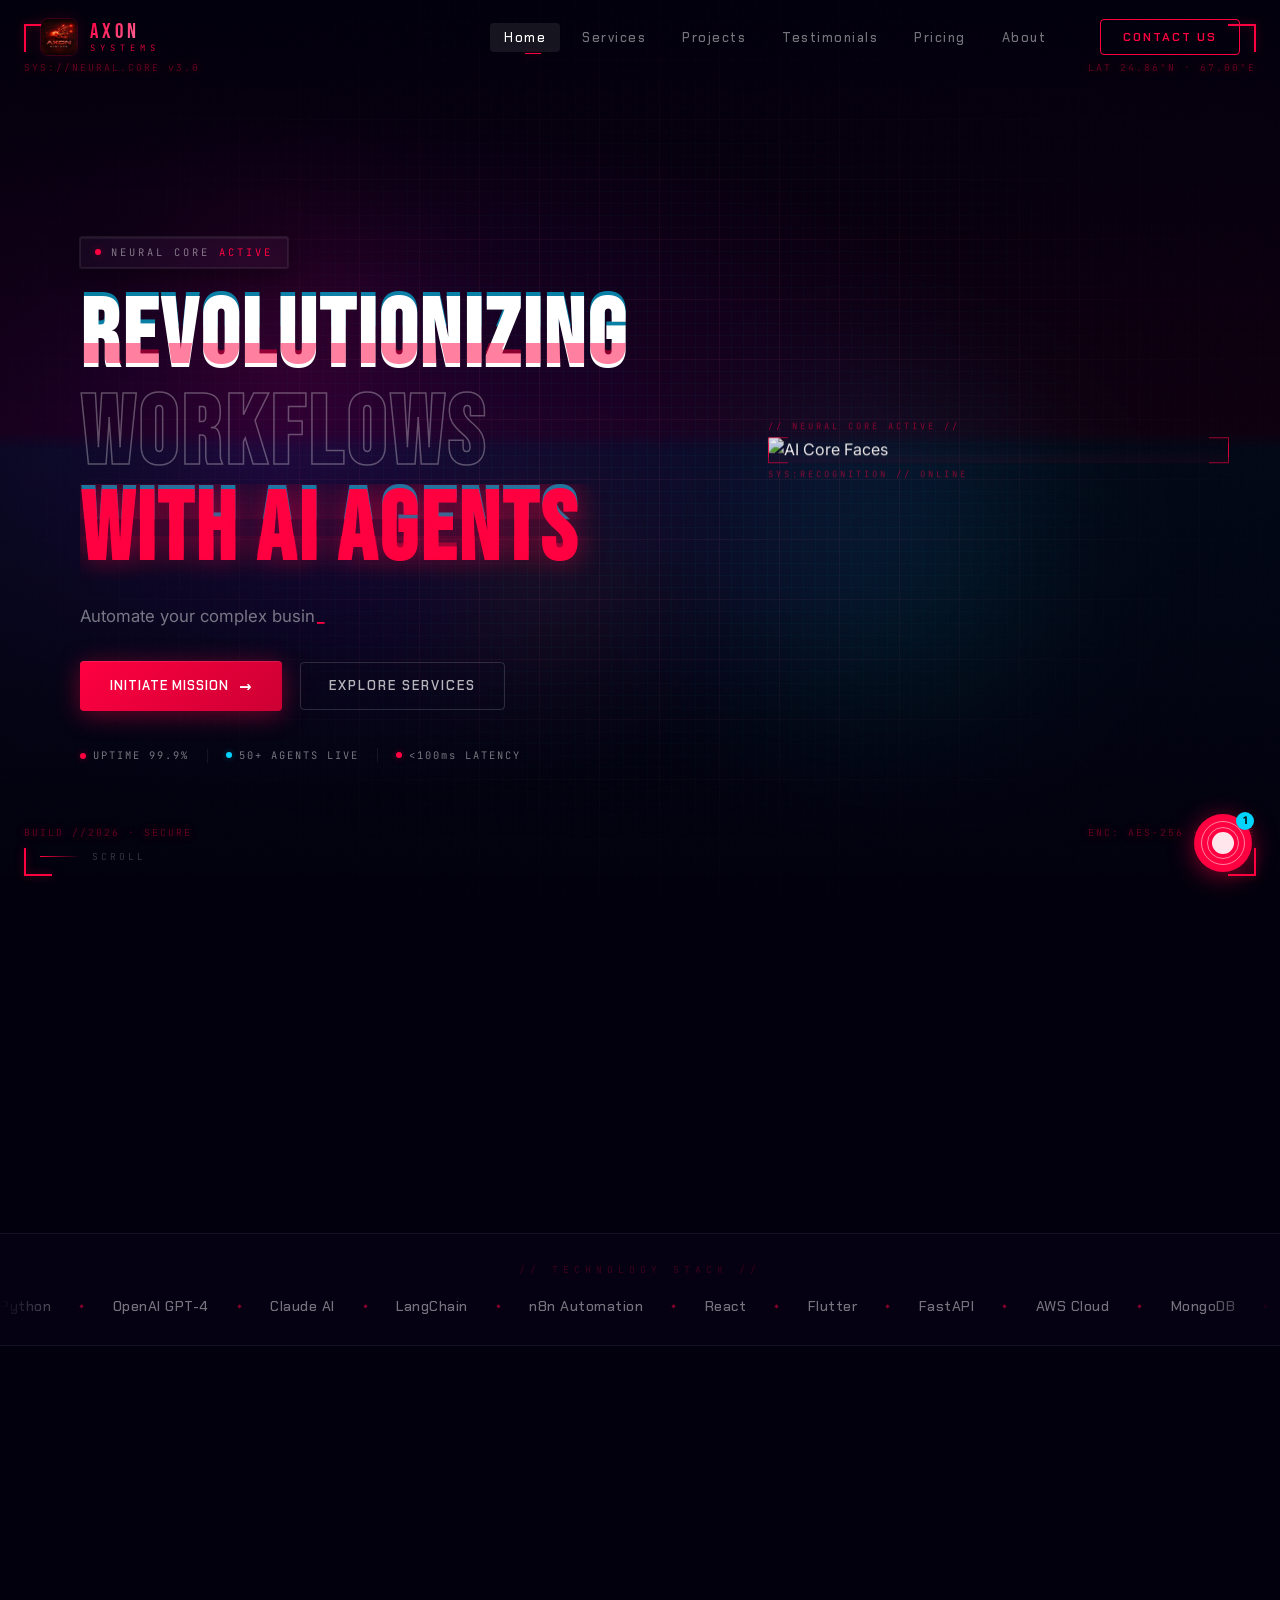
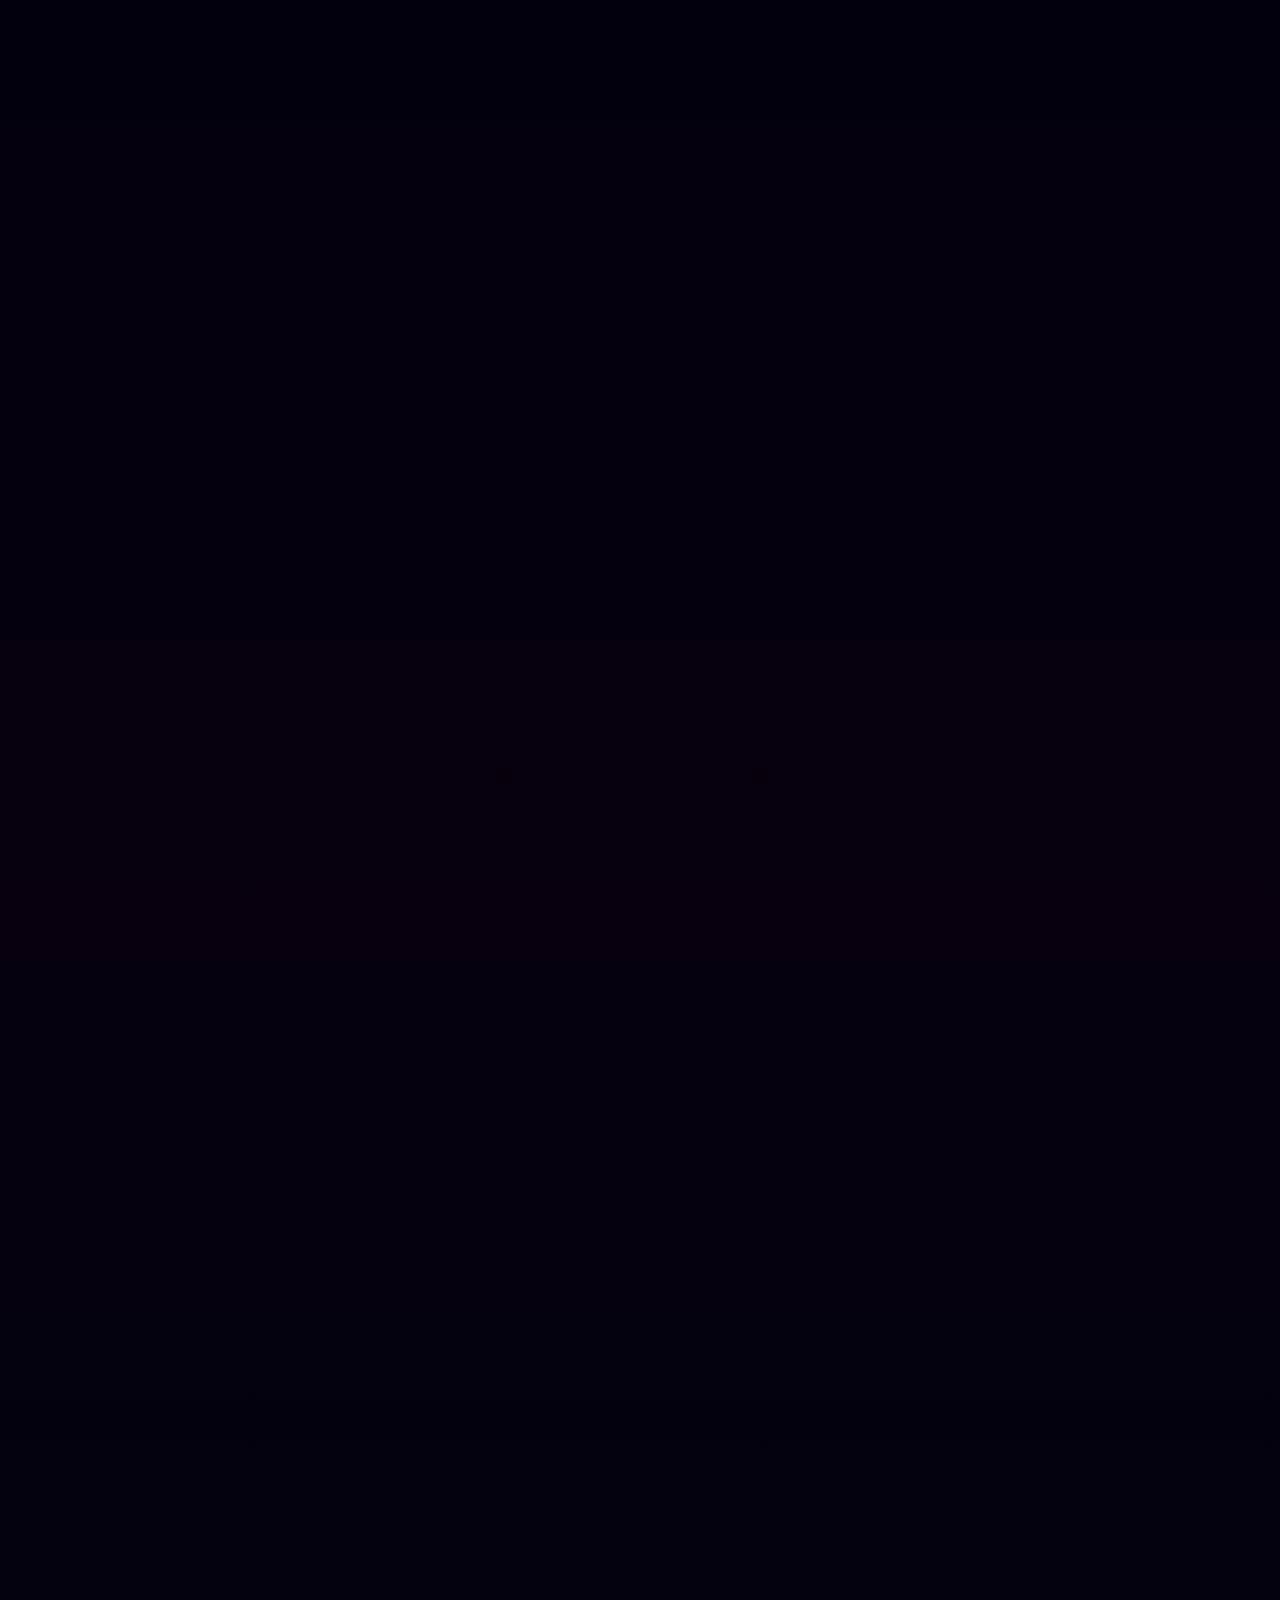
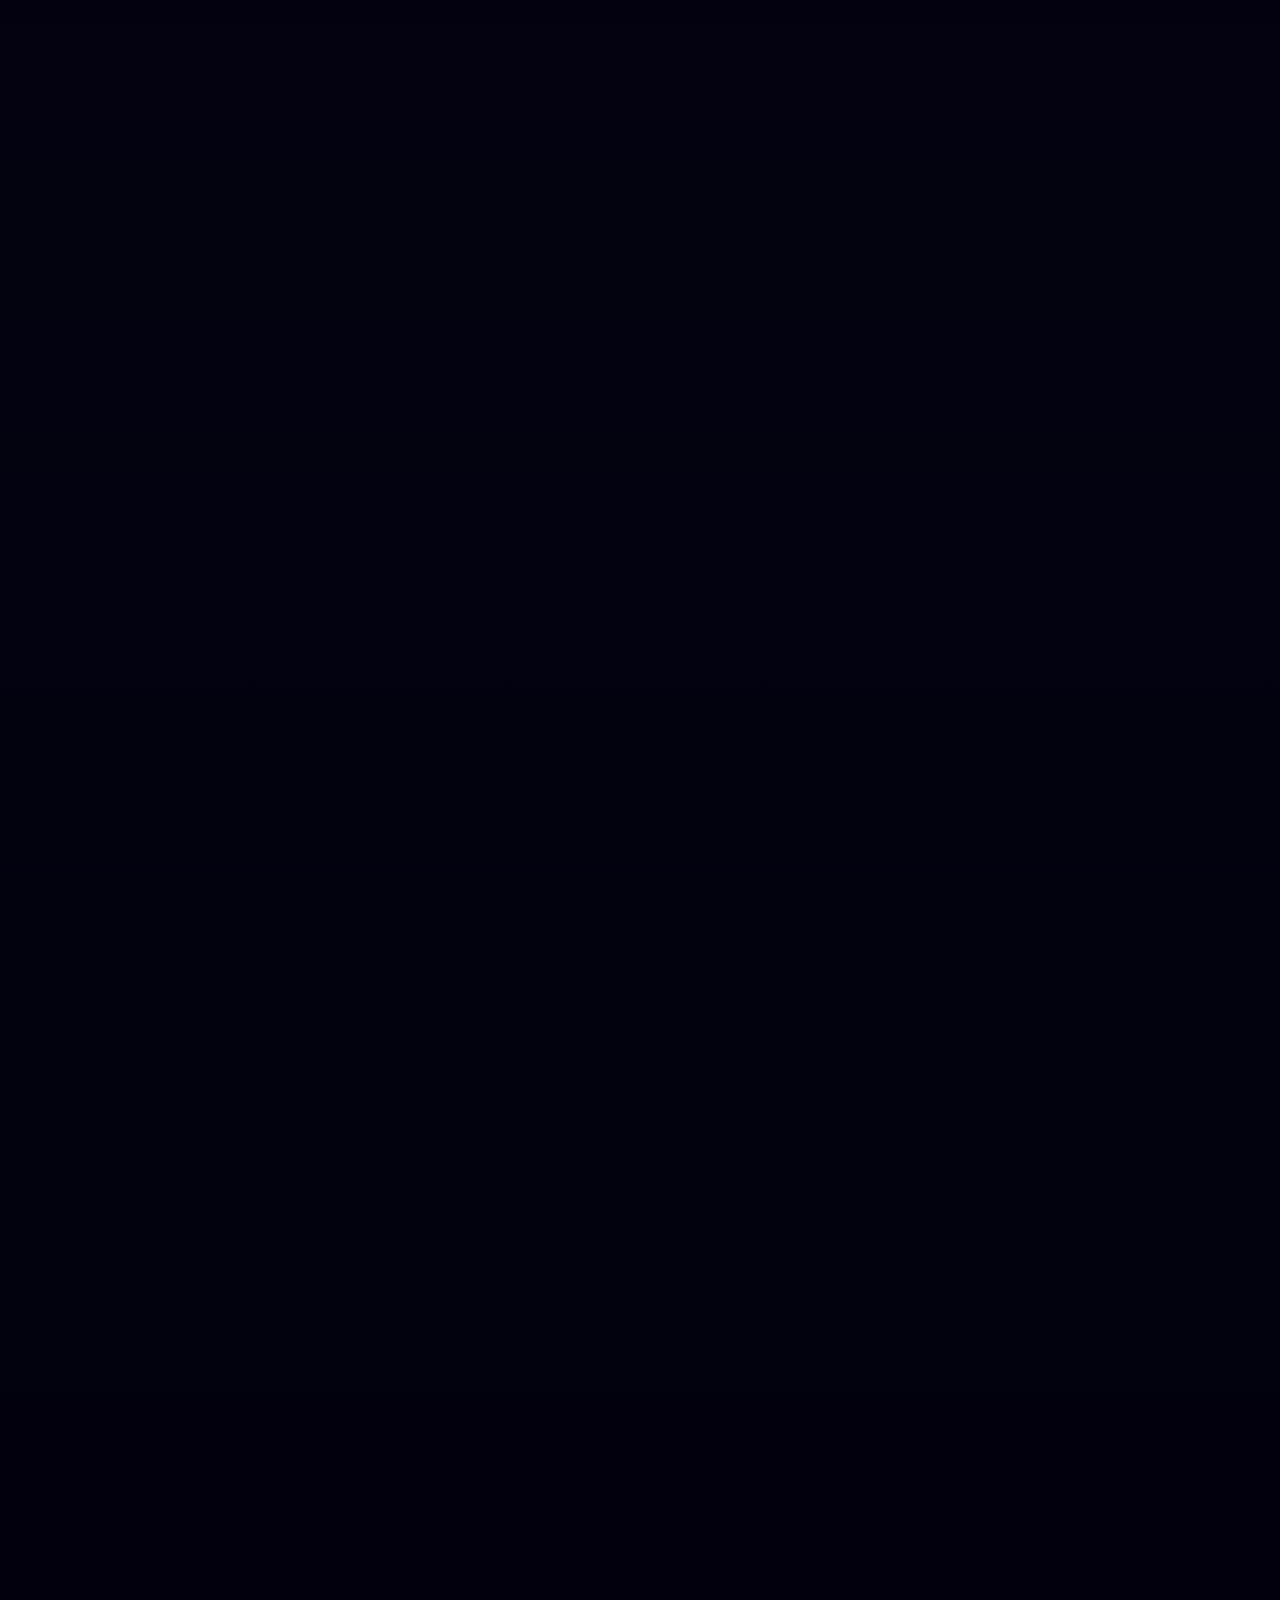
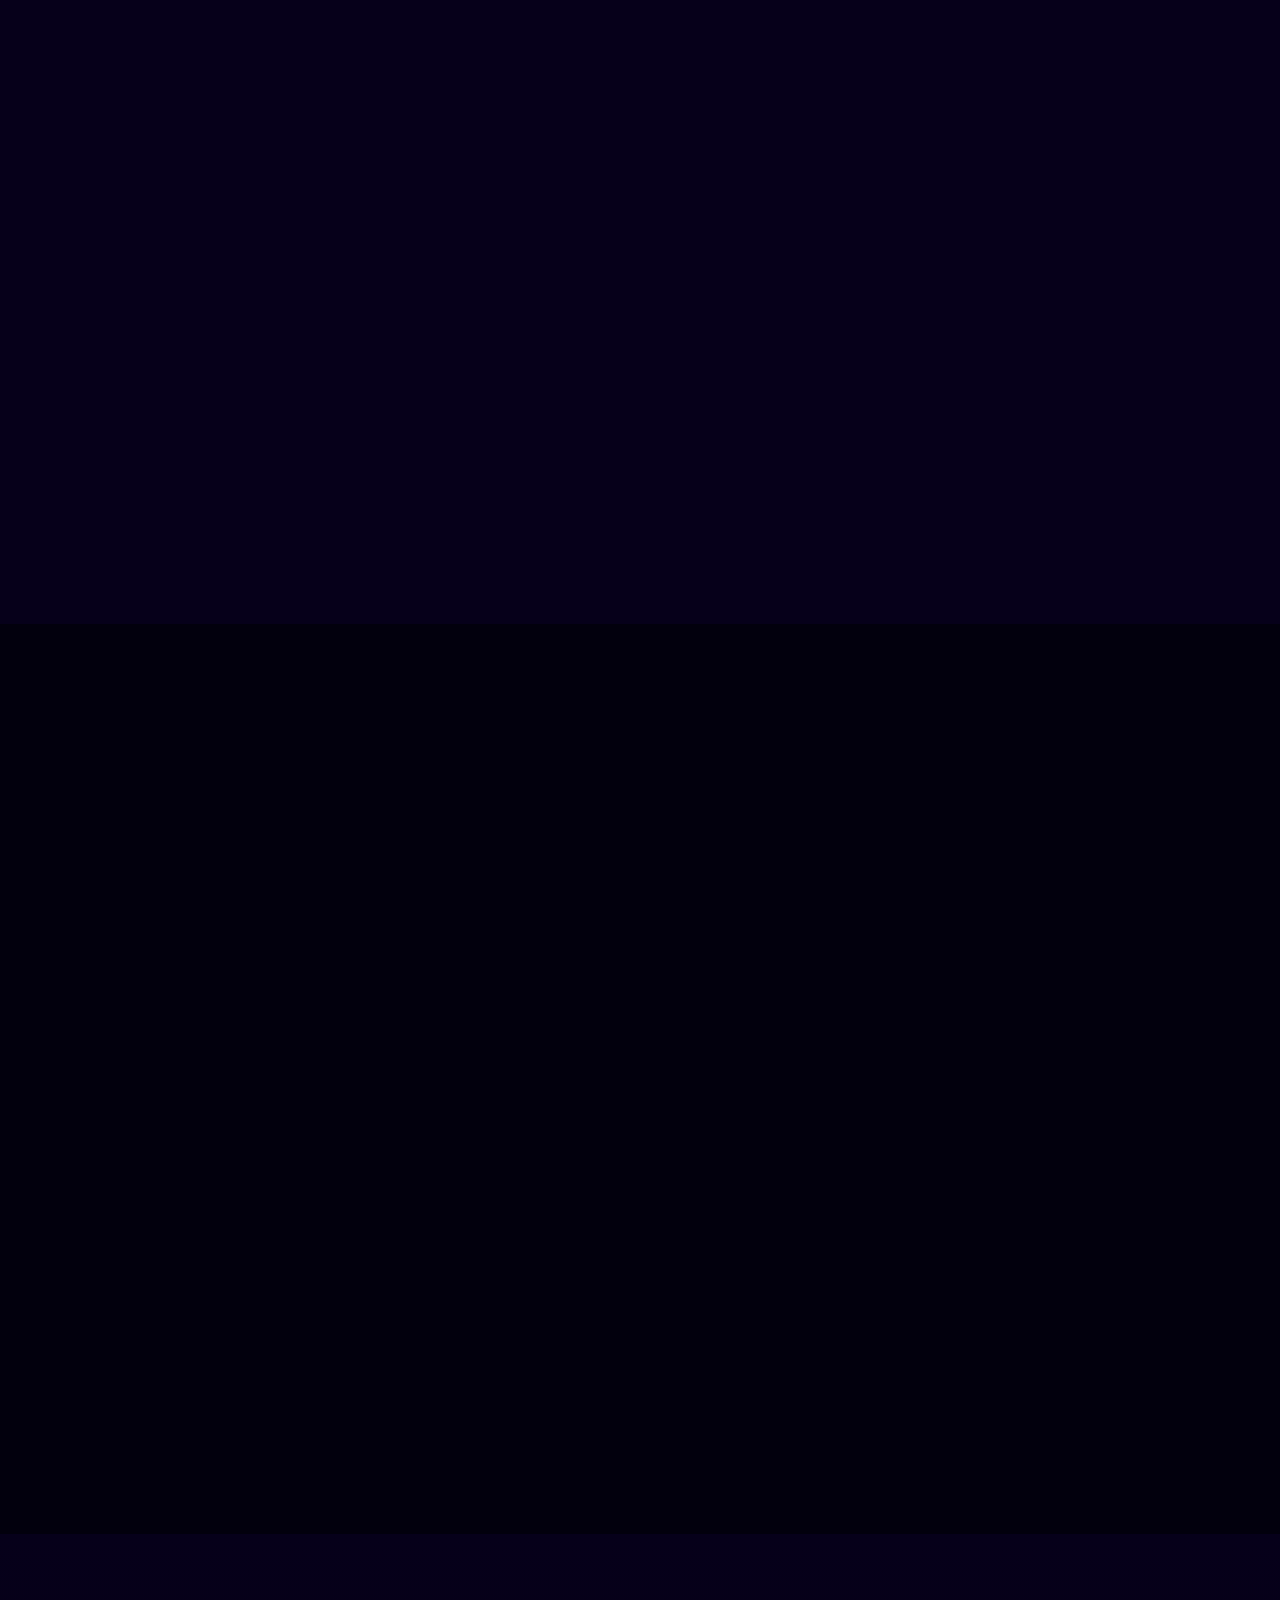
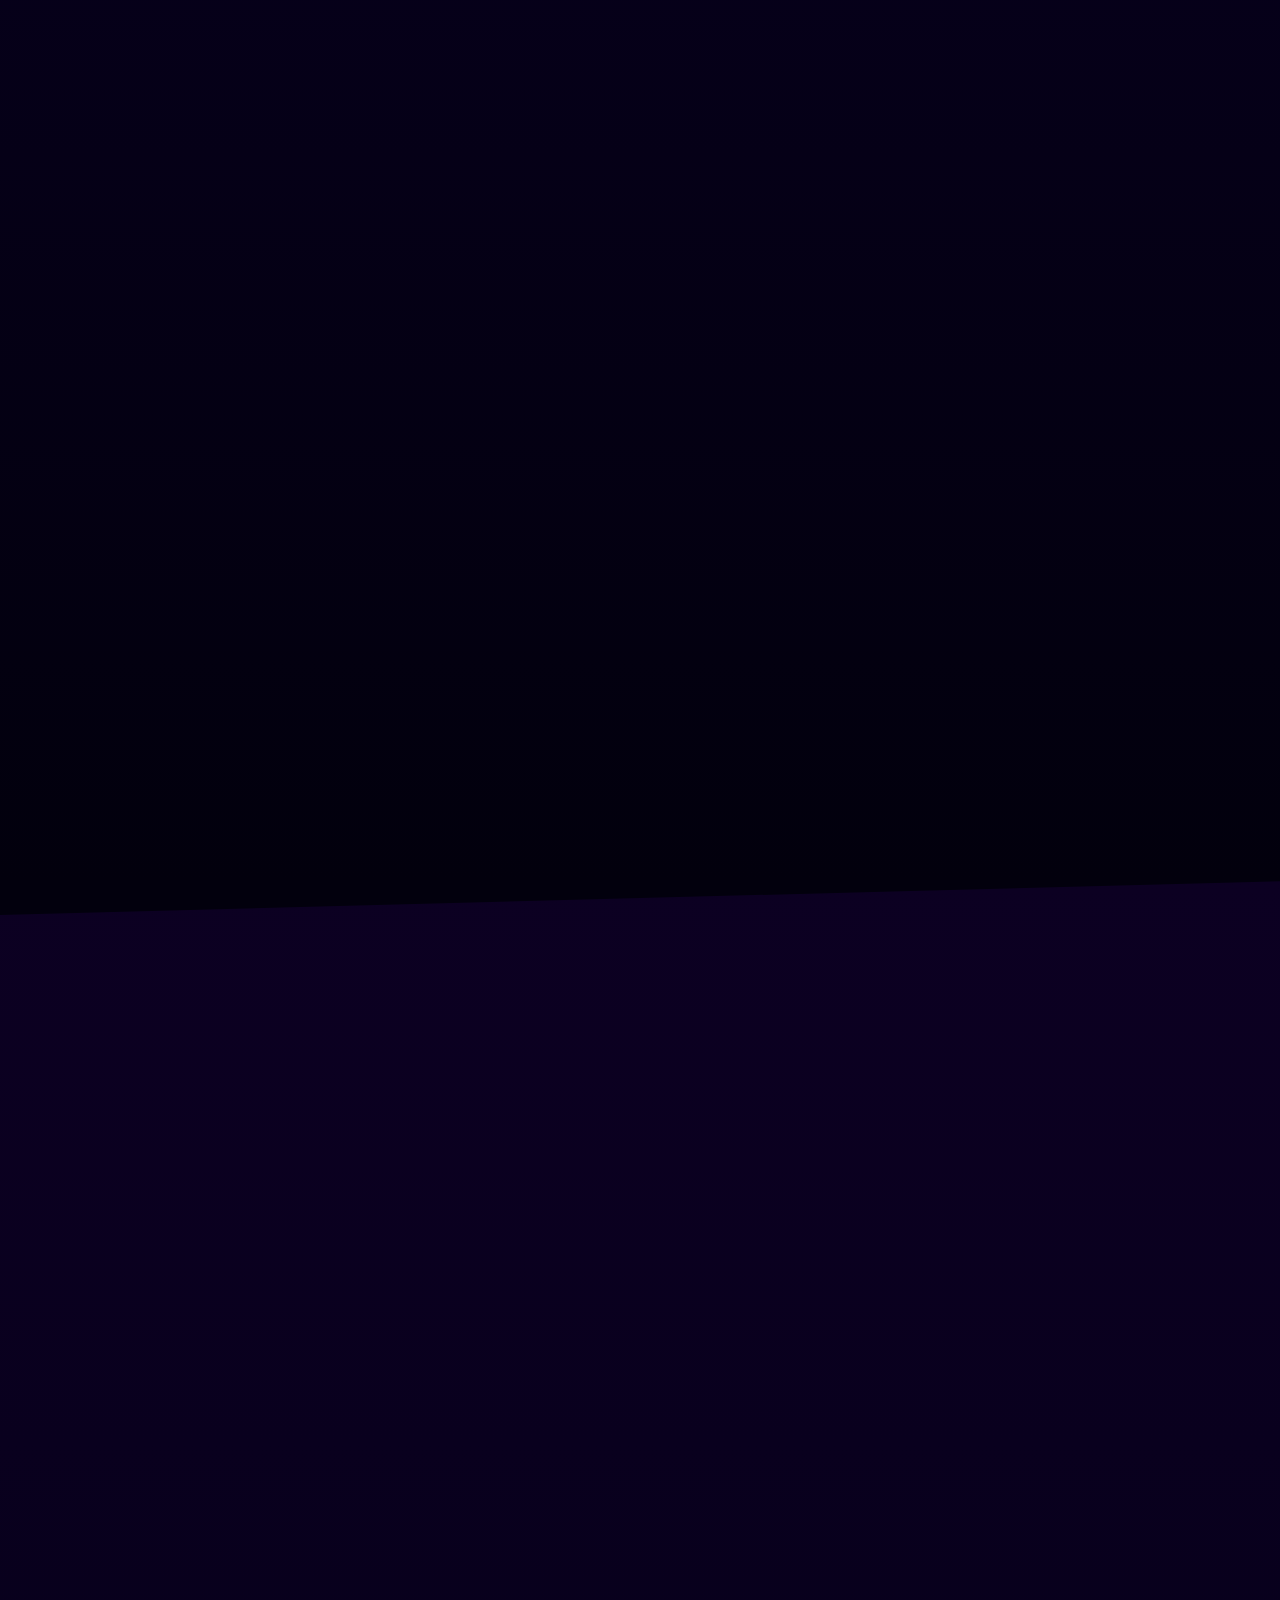
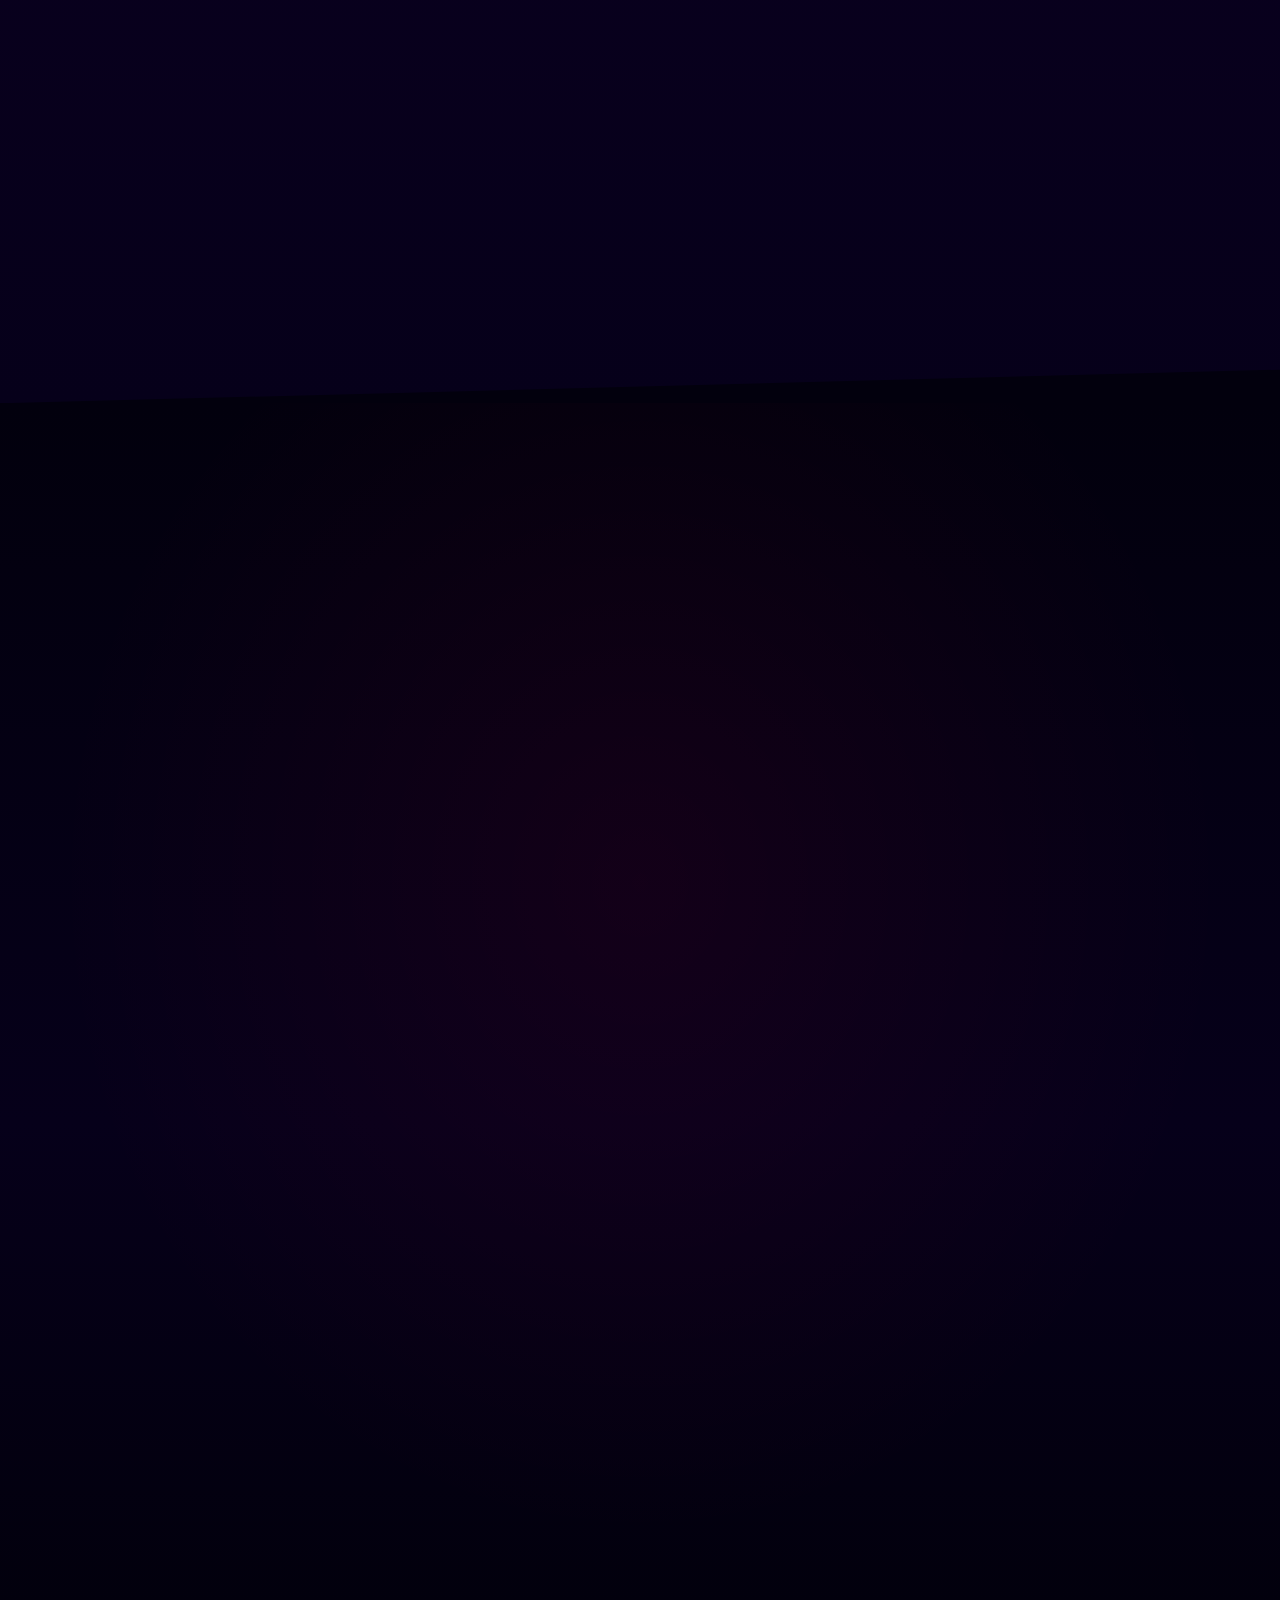
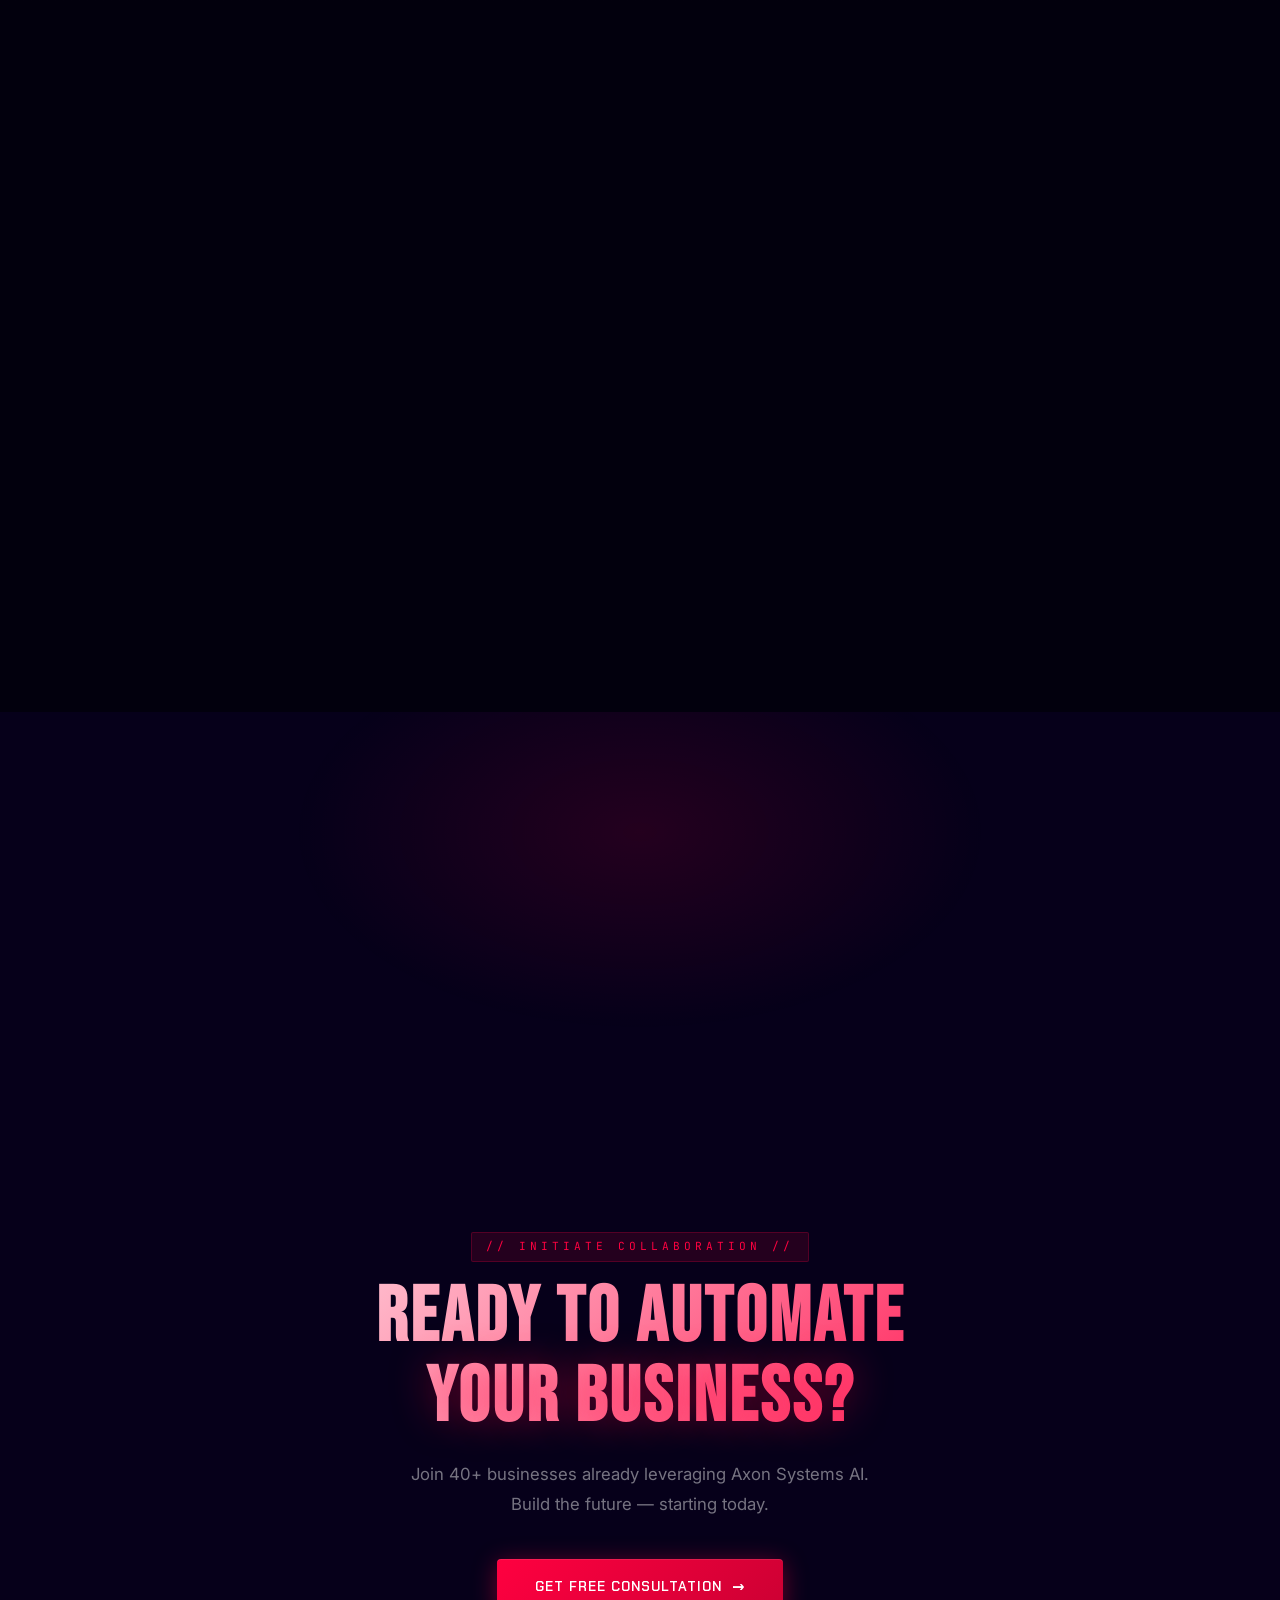
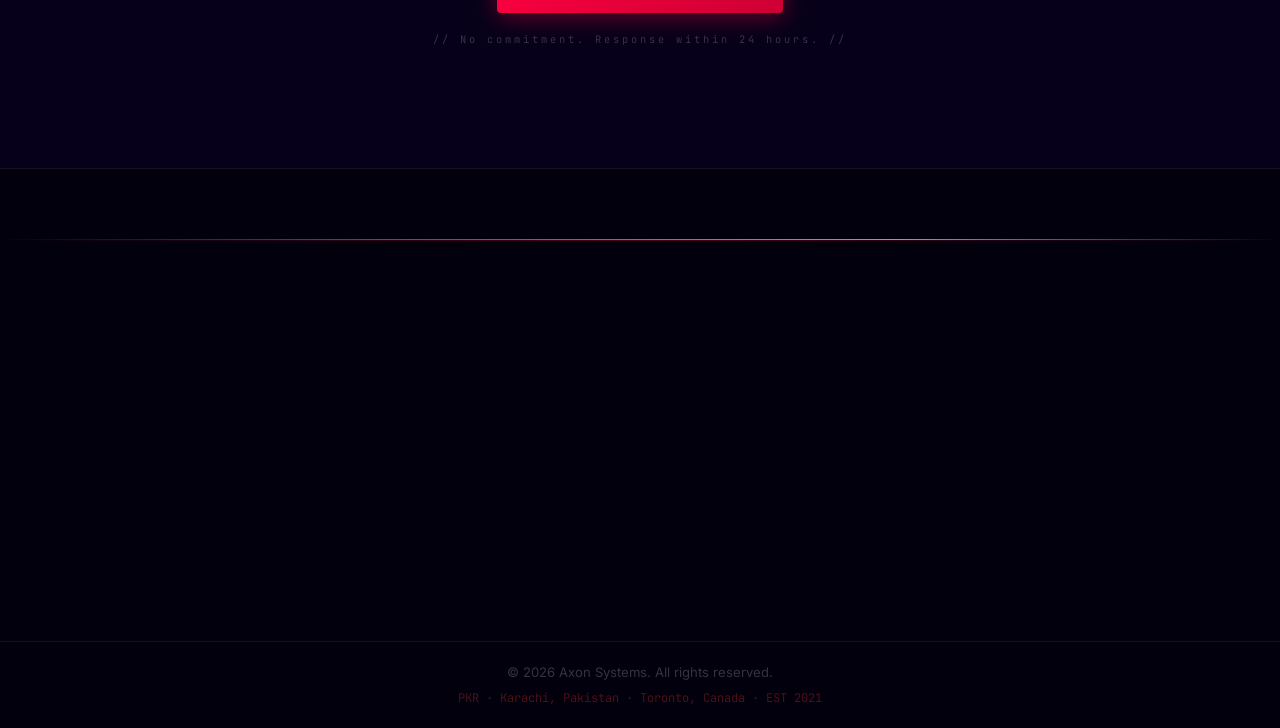
==== index.html @ a85b43c8 "Initial commit: Axon Systems portfolio with all 4 projects deployed" ====
﻿<!DOCTYPE html>
<html lang="en">
<head>
    <meta charset="UTF-8">
    <meta name="viewport" content="width=device-width, initial-scale=1.0">
    <title>Axon Systems — Intelligence Redefined</title>
    <meta name="description" content="Axon Systems architects autonomous AI ecosystems that transform enterprise operations. We build systems that think, adapt, and scale.">
    <link rel="icon" type="image/svg+xml" href="./static/images/favicon.svg">
    <link rel="icon" type="image/jpeg" href="./static/images/logo.jpg" sizes="any">
    <link rel="preconnect" href="https://fonts.googleapis.com">
    <link rel="preconnect" href="https://fonts.gstatic.com" crossorigin>
    <link href="https://fonts.googleapis.com/css2?family=Bebas+Neue&family=Chakra+Petch:wght@300;400;500;600;700&family=Inter:wght@300;400;500;600;700&family=JetBrains+Mono:wght@400;500&display=swap" rel="stylesheet">
    <link rel="stylesheet" href="https://cdnjs.cloudflare.com/ajax/libs/font-awesome/6.4.0/css/all.min.css">
    <link rel="stylesheet" href="./static/css/style.css">
</head>
<body>

<!-- LOADER -->
<div id="axon-loader">
    <div class="loader-inner">
        <div class="loader-rings">
            <div class="lr lr-1"></div>
            <div class="lr lr-2"></div>
            <div class="lr lr-3"></div>
            <div class="lr-core">
                <img src="./static/images/logo.jpg" alt="logo">
            </div>
        </div>
        <div class="loader-brand">AXON <span>SYSTEMS</span></div>
        <div class="loader-bar-wrap"><div id="loader-fill"></div></div>
        <div id="loader-status" class="mono">INITIALIZING NEURAL CORE...</div>
    </div>
</div>

<!-- MAGNETIC BLOB CURSOR -->
<div id="blob-cursor">
    <div id="blob-inner"></div>
</div>
<div id="blob-dot"></div>
<!-- PROGRESS BAR -->
<div id="progress-bar"></div>
<!-- CURSOR GLOW -->
<div id="cursor-glow"></div>

<!-- NAVBAR -->
<nav class="navbar" id="navbar">
    <div class="nav-container">
        <div class="logo">
            <img src="./static/images/logo.jpg" alt="Axon Systems" class="brand-logo-img">
            <div class="logo-text">
                <span class="lt-axon glitch-logo" data-text="AXON">AXON</span>
                <span class="lt-sys">SYSTEMS</span>
            </div>
        </div>
        <ul class="nav-links">
            <li><a href="#home" class="active">Home</a></li>
            <li><a href="#services">Services</a></li>
            <li><a href="#portfolio">Projects</a></li>
            <li><a href="#testimonials">Testimonials</a></li>
            <li><a href="#pricing">Pricing</a></li>
            <li><a href="#about">About</a></li>
        </ul>
        <div class="nav-right">
            <button class="btn-contact mag-btn" onclick="openContactModal(event)">Contact Us</button>
            <button class="hamburger" id="hamburger" aria-label="Menu"><span></span><span></span><span></span></button>
        </div>
    </div>
</nav>

<!-- HERO -->
<section id="home" class="hero">
    <canvas id="hero-canvas"></canvas>
    <div class="hero-noise"></div>
    <div class="hero-vignette"></div>
    <div class="hero-grid"></div>
    <div class="hero-scanline"></div>
    <div class="hud-corner hc-tl"><span></span><span></span></div>
    <div class="hud-corner hc-tr"><span></span><span></span></div>
    <div class="hud-corner hc-bl"><span></span><span></span></div>
    <div class="hud-corner hc-br"><span></span><span></span></div>
    <div class="hud-ro ro-tl mono">SYS://NEURAL.CORE v3.0</div>
    <div class="hud-ro ro-tr mono">LAT 24.86°N · 67.00°E</div>
    <div class="hud-ro ro-bl mono">BUILD //2026 · SECURE</div>
    <div class="hud-ro ro-br mono">ENC: AES-256 · ACTIVE</div>

    <div class="hero-orb hero-orb-1"></div>
    <div class="hero-orb hero-orb-2"></div>
    <div class="hero-orb hero-orb-3"></div>
    <div class="hero-faces-container">
        <div class="hfc-img-wrap">
            <img src="./static/images/hero_faces.png" alt="AI Core Faces">
        </div>
        <div class="hfc-spotlight"></div>
        <div class="hfc-corner hfc-tl"></div>
        <div class="hfc-corner hfc-tr"></div>
        <div class="hfc-corner hfc-bl"></div>
        <div class="hfc-corner hfc-br"></div>
        <div class="hfc-label hfc-label-top mono">// NEURAL CORE ACTIVE //</div>
        <div class="hfc-label hfc-label-bot mono">SYS:RECOGNITION // ONLINE</div>
        <div class="hfc-glitch-layer"></div>
    </div>

    <div class="hero-content">
        <div class="hero-badge">
            <span class="badge-dot"></span>
            <span class="mono">NEURAL CORE <span class="badge-active">ACTIVE</span></span>
        </div>
        <h1 class="hero-title pt-1 split-title glitch-text" data-text="REVOLUTIONIZING">REVOLUTIONIZING</h1>
        <h1 class="hero-title pt-2 outline-text">WORKFLOWS</h1>
        <h1 class="hero-title pt-3 split-title glitch-text" data-text="WITH AI AGENTS">WITH AI AGENTS</h1>
        <div class="hero-typewriter-wrap">
            <p class="hero-desc" id="typewriter">Automate your complex business logic with autonomous intelligence.</p>
            <span class="cursor-blink">_</span>
        </div>
        <div class="hero-ctas">
            <button class="btn-primary mag-btn ripple-btn" onclick="openContactModal(event)">
                <span class="btn-text">Initiate Mission</span>
                <span class="btn-arrow">→</span>
                <span class="btn-shine"></span>
            </button>
            <a href="#services" class="btn-ghost ripple-btn"><span>Explore Services</span></a>
        </div>
        <div class="hero-system-bar">
            <div class="sys-stat"><span class="sys-dot"></span><span class="mono">UPTIME 99.9%</span></div>
            <div class="sys-divider"></div>
            <div class="sys-stat"><span class="sys-dot cyan-dot"></span><span class="mono">50+ AGENTS LIVE</span></div>
            <div class="sys-divider"></div>
            <div class="sys-stat"><span class="sys-dot"></span><span class="mono">&lt;100ms LATENCY</span></div>
        </div>
    </div>

    <div class="scroll-indicator">
        <div class="scroll-line"></div>
        <span class="mono">SCROLL</span>
    </div>
</section>

<!-- STATS -->
<section class="stats-section gs-reveal">
    <div class="container stats-bar">
        <div class="stat-item">
            <div class="stat-ring-wrap">
                <svg class="stat-ring" viewBox="0 0 60 60">
                    <circle cx="30" cy="30" r="25" class="ring-track"/>
                    <circle cx="30" cy="30" r="25" class="ring-fill" data-pct="83"/>
                </svg>
            </div>
            <h2 class="stat-num" data-target="5" data-suffix="+">0+</h2>
            <p>Years Experience</p>
        </div>
        <div class="stat-item">
            <div class="stat-ring-wrap">
                <svg class="stat-ring" viewBox="0 0 60 60">
                    <circle cx="30" cy="30" r="25" class="ring-track"/>
                    <circle cx="30" cy="30" r="25" class="ring-fill" data-pct="100"/>
                </svg>
            </div>
            <h2 class="stat-num" data-target="50" data-suffix="+">0+</h2>
            <p>Projects Completed</p>
        </div>
        <div class="stat-item">
            <div class="stat-ring-wrap">
                <svg class="stat-ring" viewBox="0 0 60 60">
                    <circle cx="30" cy="30" r="25" class="ring-track"/>
                    <circle cx="30" cy="30" r="25" class="ring-fill" data-pct="80"/>
                </svg>
            </div>
            <h2 class="stat-num" data-target="40" data-suffix="+">0+</h2>
            <p>Satisfied Clients</p>
        </div>
        <div class="stat-item">
            <div class="stat-ring-wrap">
                <svg class="stat-ring" viewBox="0 0 60 60">
                    <circle cx="30" cy="30" r="25" class="ring-track"/>
                    <circle cx="30" cy="30" r="25" class="ring-fill" data-pct="40"/>
                </svg>
            </div>
            <h2 class="stat-num" data-target="2" data-suffix="">0</h2>
            <p>Countries Served</p>
        </div>
    </div>
</section>

<!-- MARQUEE -->
<div class="marquee-section">
    <div class="marquee-label mono">// TECHNOLOGY STACK //</div>
    <div class="marquee-wrapper">
        <div class="marquee-track marquee-left">
            <div class="marquee-items">
                <span>Python</span><span class="mdot">◆</span><span>OpenAI GPT-4</span><span class="mdot">◆</span><span>Claude AI</span><span class="mdot">◆</span><span>LangChain</span><span class="mdot">◆</span><span>n8n Automation</span><span class="mdot">◆</span><span>React</span><span class="mdot">◆</span><span>Flutter</span><span class="mdot">◆</span><span>FastAPI</span><span class="mdot">◆</span><span>AWS Cloud</span><span class="mdot">◆</span><span>MongoDB</span><span class="mdot">◆</span><span>PostgreSQL</span><span class="mdot">◆</span><span>Docker</span><span class="mdot">◆</span><span>WhatsApp API</span><span class="mdot">◆</span><span>Shopify</span><span class="mdot">◆</span><span>Django</span><span class="mdot">◆</span><span>Kubernetes</span><span class="mdot cyan-mdot">◆</span><span>TensorFlow</span><span class="mdot cyan-mdot">◆</span><span>Pinecone</span><span class="mdot cyan-mdot">◆</span><span>Stripe</span><span class="mdot cyan-mdot">◆</span><span>Redis</span><span class="mdot cyan-mdot">◆</span><span>GraphQL</span><span class="mdot cyan-mdot">◆</span><span>Next.js</span><span class="mdot cyan-mdot">◆</span><span>TypeScript</span><span class="mdot cyan-mdot">◆</span><span>Firebase</span><span class="mdot cyan-mdot">◆</span><span>Anthropic API</span><span class="mdot cyan-mdot">◆</span><span>Llama 3</span><span class="mdot cyan-mdot">◆</span><span>Terraform</span><span class="mdot cyan-mdot">◆</span><span>GitHub Actions</span><span class="mdot cyan-mdot">◆</span>
            </div>
            <div class="marquee-items" aria-hidden="true">
                <span>Python</span><span class="mdot">◆</span><span>OpenAI GPT-4</span><span class="mdot">◆</span><span>Claude AI</span><span class="mdot">◆</span><span>LangChain</span><span class="mdot">◆</span><span>n8n Automation</span><span class="mdot">◆</span><span>React</span><span class="mdot">◆</span><span>Flutter</span><span class="mdot">◆</span><span>FastAPI</span><span class="mdot">◆</span><span>AWS Cloud</span><span class="mdot">◆</span><span>MongoDB</span><span class="mdot">◆</span><span>PostgreSQL</span><span class="mdot">◆</span><span>Docker</span><span class="mdot">◆</span><span>WhatsApp API</span><span class="mdot">◆</span><span>Shopify</span><span class="mdot">◆</span><span>Django</span><span class="mdot">◆</span><span>Kubernetes</span><span class="mdot cyan-mdot">◆</span><span>TensorFlow</span><span class="mdot cyan-mdot">◆</span><span>Pinecone</span><span class="mdot cyan-mdot">◆</span><span>Stripe</span><span class="mdot cyan-mdot">◆</span><span>Redis</span><span class="mdot cyan-mdot">◆</span><span>GraphQL</span><span class="mdot cyan-mdot">◆</span><span>Next.js</span><span class="mdot cyan-mdot">◆</span><span>TypeScript</span><span class="mdot cyan-mdot">◆</span><span>Firebase</span><span class="mdot cyan-mdot">◆</span><span>Anthropic API</span><span class="mdot cyan-mdot">◆</span><span>Llama 3</span><span class="mdot cyan-mdot">◆</span><span>Terraform</span><span class="mdot cyan-mdot">◆</span><span>GitHub Actions</span><span class="mdot cyan-mdot">◆</span>
            </div>
        </div>
    </div>
</div>

<!-- SERVICES -->
<section id="services" class="services section-angled">
    <div class="sec-bg-num">02</div>
    <div class="container">
        <div class="section-header gs-reveal">
            <span class="tag mono">// 08 CORE CAPABILITIES //</span>
            <h2 class="section-title">WHAT WE BUILD</h2>
            <p class="section-sub">End-to-end solutions powered by cutting-edge AI and battle-tested engineering.</p>
        </div>
        <div class="services-grid">
            <div class="service-card gs-reveal"><div class="sc-inner"></div><div class="holo-layer"></div><div class="card-content"><div class="card-icon">🧠</div><h3>AI Automations</h3><p>Autonomous agents that reason, act and evolve — replacing entire workflow layers without human input.</p><div class="svc-tags"><span>LangChain</span><span>GPT-4</span><span>Agents</span></div></div></div>
            <div class="service-card gs-reveal"><div class="sc-inner"></div><div class="holo-layer"></div><div class="card-content"><div class="card-icon">💻</div><h3>Software Dev</h3><p>High-performance, scalable custom software built to handle millions of users without breaking a sweat.</p><div class="svc-tags"><span>React</span><span>FastAPI</span><span>Cloud</span></div></div></div>
            <div class="service-card gs-reveal"><div class="sc-inner"></div><div class="holo-layer"></div><div class="card-content"><div class="card-icon">📱</div><h3>App Development</h3><p>Pixel-perfect, blazing-fast mobile apps for iOS and Android — designed to convert, not just display.</p><div class="svc-tags"><span>Flutter</span><span>iOS</span><span>Android</span></div></div></div>
            <div class="service-card gs-reveal"><div class="sc-inner"></div><div class="holo-layer"></div><div class="card-content"><div class="card-icon">🛍️</div><h3>E-Commerce</h3><p>AI-powered storefronts with smart pricing, inventory agents, and conversion-optimized checkouts.</p><div class="svc-tags"><span>Shopify</span><span>Stripe</span><span>AI</span></div></div></div>
            <div class="service-card gs-reveal"><div class="sc-inner"></div><div class="holo-layer"></div><div class="card-content"><div class="card-icon">💬</div><h3>WhatsApp Bot</h3><p>24/7 AI agents on WhatsApp Business — handling support, sales, and escalation autonomously.</p><div class="svc-tags"><span>WhatsApp API</span><span>n8n</span><span>NLP</span></div></div></div>
            <div class="service-card gs-reveal"><div class="sc-inner"></div><div class="holo-layer"></div><div class="card-content"><div class="card-icon">📊</div><h3>AI Analytics</h3><p>Transform raw enterprise data into live strategic intelligence with predictive AI models.</p><div class="svc-tags"><span>Python</span><span>TensorFlow</span><span>BI</span></div></div></div>
            <div class="service-card gs-reveal"><div class="sc-inner"></div><div class="holo-layer"></div><div class="card-content"><div class="card-icon">💳</div><h3>POS Systems</h3><p>Secure, lightning-fast POS with AI inventory control, sales insights, and full business oversight.</p><div class="svc-tags"><span>Secure</span><span>Real-time</span><span>Cloud</span></div></div></div>
            <div class="service-card gs-reveal"><div class="sc-inner"></div><div class="holo-layer"></div><div class="card-content"><div class="card-icon">☁️</div><h3>Cloud DevOps</h3><p>Fully automated CI/CD pipelines, auto-scaling infrastructure, and 99.9% uptime guaranteed.</p><div class="svc-tags"><span>AWS</span><span>Docker</span><span>K8s</span></div></div></div>
        </div>

        <!-- Agent Pipeline -->
        <div style="margin-top:110px;">
            <div class="section-header gs-reveal" style="margin-bottom:0;">
                <span class="tag mono">// AUTONOMOUS AGENT PIPELINE //</span>
                <h2 class="section-title">AI AGENTS IN ACTION</h2>
                <p class="section-sub">Autonomous agents that plan, delegate, execute, and deliver — your entire workflow, automated 24/7.</p>
            </div>
            <div class="wf-command-center gs-reveal">
                <div class="wf-cc-header">
                    <div class="wf-cc-dots"><span></span><span></span><span></span></div>
                    <span class="wf-cc-title">AXON // NEURAL ORCHESTRATION ENGINE &nbsp;·&nbsp; v3.0.0</span>
                    <div class="wf-cc-live"><span class="wf-live-dot"></span><span class="mono">LIVE</span></div>
                </div>
                <div class="wf-scan"></div>
                <div class="wf-flow-row">
                    <div class="wf-flow-node">
                        <div class="wf-node-pulse-rings"><div class="wfpr wfpr1"></div><div class="wfpr wfpr2"></div></div>
                        <div class="wf-node-core">📥</div>
                        <div class="wf-node-info"><div class="wf-node-name">INPUT</div><div class="wf-node-state mono" id="wfInputState">RECEIVING</div></div>
                    </div>
                    <div class="wf-arrow-conn"><div class="wf-arrow-line"></div><div class="wf-arrow-packet"></div><div class="wf-arrow-head">▶</div></div>
                    <div class="wf-flow-node wf-orch-node">
                        <div class="wf-node-pulse-rings"><div class="wfpr wfpr1 red"></div><div class="wfpr wfpr2 red"></div><div class="wfpr wfpr3 red"></div></div>
                        <div class="wf-node-core">🧠</div>
                        <div class="wf-node-info"><div class="wf-node-name">ORCHESTRATOR</div><div class="wf-node-state mono red-state" id="wfOrchState">PLANNING</div></div>
                    </div>
                    <div class="wf-arrow-conn"><div class="wf-arrow-line orange"></div><div class="wf-arrow-packet orange"></div><div class="wf-arrow-head orange">▶</div></div>
                    <div class="wf-agents-col">
                        <div class="wf-agent-chip active" id="wfChip1"><span class="wfac-icon">🔍</span><div class="wfac-info"><span class="wfac-name">Research Agent</span><span class="wfac-status" id="wfChipSt1">SCANNING WEB</span></div><div class="wfac-pulse"></div></div>
                        <div class="wf-agent-chip" id="wfChip2"><span class="wfac-icon">✍️</span><div class="wfac-info"><span class="wfac-name">Writer Agent</span><span class="wfac-status" id="wfChipSt2">GENERATING</span></div><div class="wfac-pulse"></div></div>
                        <div class="wf-agent-chip" id="wfChip3"><span class="wfac-icon">📊</span><div class="wfac-info"><span class="wfac-name">Analyst Agent</span><span class="wfac-status" id="wfChipSt3">PROCESSING</span></div><div class="wfac-pulse"></div></div>
                    </div>
                    <div class="wf-arrow-conn"><div class="wf-arrow-line cyan"></div><div class="wf-arrow-packet cyan"></div><div class="wf-arrow-head cyan">▶</div></div>
                    <div class="wf-flow-node wf-synth-node">
                        <div class="wf-node-pulse-rings"><div class="wfpr wfpr1 cyan"></div><div class="wfpr wfpr2 cyan"></div></div>
                        <div class="wf-node-core">⚡</div>
                        <div class="wf-node-info"><div class="wf-node-name">SYNTHESIS</div><div class="wf-node-state mono cyan-state">MERGING</div></div>
                    </div>
                    <div class="wf-arrow-conn"><div class="wf-arrow-line green"></div><div class="wf-arrow-packet green"></div><div class="wf-arrow-head green">▶</div></div>
                    <div class="wf-flow-node wf-output-node">
                        <div class="wf-node-pulse-rings"><div class="wfpr wfpr1 green"></div><div class="wfpr wfpr2 green"></div></div>
                        <div class="wf-node-core">✅</div>
                        <div class="wf-node-info"><div class="wf-node-name">DELIVERED</div><div class="wf-node-state mono green-state" id="wfOutputState">COMPLETE</div></div>
                    </div>
                </div>
                <div class="wf-bottom-row">
                    <div class="wf-stats-inline">
                        <div class="wf-si-item"><span class="wf-si-val cyan" id="wfTaskCount2">1,247</span><span class="wf-si-label">Tasks Today</span></div>
                        <div class="wf-si-div"></div>
                        <div class="wf-si-item"><span class="wf-si-val green">98.7%</span><span class="wf-si-label">Accuracy</span></div>
                        <div class="wf-si-div"></div>
                        <div class="wf-si-item"><span class="wf-si-val orange" id="wfLatency2">&lt;89ms</span><span class="wf-si-label">Latency</span></div>
                        <div class="wf-si-div"></div>
                        <div class="wf-si-item"><span class="wf-si-val" id="wfAgents2">07</span><span class="wf-si-label">Agents Live</span></div>
                        <div class="wf-si-div"></div>
                        <div class="wf-si-item"><span class="wf-si-val">99.9%</span><span class="wf-si-label">Uptime</span></div>
                    </div>
                    <div class="wf-log-panel">
                        <div class="wf-log-title">// LIVE EXECUTION LOG</div>
                        <div class="wf-log-feed" id="wfLogFeed">
                            <div class="wf-log-entry done"><span class="wf-le-time">[00:01]</span><span class="wf-le-msg">✓ Q4 sales analysis complete — 3.8s</span></div>
                            <div class="wf-log-entry active"><span class="wf-le-time">[00:03]</span><span class="wf-le-msg">→ Drafting investor report...</span></div>
                            <div class="wf-log-entry done"><span class="wf-le-time">[00:05]</span><span class="wf-le-msg">✓ Email campaign generated — 2.1s</span></div>
                        </div>
                    </div>
                </div>
            </div>
        </div>

        <!-- Why Axon -->
        <div class="why-us" style="margin-top:140px;">
            <div class="section-header gs-reveal" style="margin-bottom:60px;">
                <span class="tag mono">// THE AXON EDGE //</span>
                <h2 class="section-title">WHY CHOOSE AXON</h2>
                <p class="section-sub">What makes us different — and what makes your business win.</p>
            </div>
            <div class="why-grid">
                <div class="why-card gs-reveal"><div class="holo-layer"></div><div class="why-icon-wrap">⚡</div><h3>Rapid Delivery</h3><p>Agile sprints with guaranteed milestones. Most projects fully live in 4–8 weeks. No scope creep, no delays — just execution.</p><div class="why-badge">⏱ 4–8 WEEKS TO LAUNCH</div><div class="why-num">01</div></div>
                <div class="why-card gs-reveal"><div class="holo-layer"></div><div class="why-icon-wrap">🔐</div><h3>Enterprise Grade</h3><p>AES-256 encryption, SOC2-ready architecture, and production-grade code that scales to millions of concurrent users.</p><div class="why-badge">🔒 AES-256 · AUTO-SCALE</div><div class="why-num">02</div></div>
                <div class="why-card gs-reveal"><div class="holo-layer"></div><div class="why-icon-wrap">🌍</div><h3>Global Operations</h3><p>Engineering teams across Karachi and Toronto delivering round-the-clock coverage in every critical time zone.</p><div class="why-badge">🕐 24/7 COVERAGE</div><div class="why-num">03</div></div>
                <div class="why-card gs-reveal"><div class="holo-layer"></div><div class="why-icon-wrap">🤝</div><h3>Long-Term Partner</h3><p>We don't disappear post-launch. Permanent monitoring, maintenance, and strategic AI roadmap — we grow with you.</p><div class="why-badge">♾ LIFETIME SUPPORT</div><div class="why-num">04</div></div>
            </div>
        </div>

        <!-- Agile Process -->
        <div class="agile-wrapper gs-reveal" style="margin-top:150px;position:relative;">
            <div class="section-header" style="margin-bottom:60px;">
                <span class="tag mono">// EXECUTION PROTOCOL //</span>
                <h2 class="section-title">From Idea to Launch</h2>
                <p class="section-sub">100+ Projects Perfected with Battle-Tested Agile</p>
            </div>
            <svg id="agileSvgContainer" class="agile-svg" style="position:absolute;top:0;left:0;width:100%;height:100%;z-index:0;pointer-events:none;"></svg>
            <div class="agile-row">
                <div class="agile-step" id="agile1"><div class="step-circle"><span class="step-num mono">01</span><span class="step-icon">💡</span><h4>Discover</h4><p>We align with your goals, ensuring absolute strategic clarity.</p></div></div>
                <div class="agile-step" id="agile2"><div class="step-circle"><span class="step-num mono">02</span><span class="step-icon">🎯</span><h4>Strategize</h4><p>A detailed agile plan with robust timelines and milestones.</p></div></div>
                <div class="agile-step" id="agile3"><div class="step-circle"><span class="step-num mono">03</span><span class="step-icon">🎨</span><h4>Design</h4><p>UX experts create wireframes merging aesthetic & functionality.</p></div></div>
            </div>
            <div class="agile-row mobile-reverse" style="margin-top:50px;">
                <div class="agile-step" id="agile6"><div class="step-circle"><span class="step-num mono">06</span><span class="step-icon">🚀</span><h4>Launch</h4><p>Deploy with a strong market entry footprint and monitoring.</p></div></div>
                <div class="agile-step" id="agile5"><div class="step-circle"><span class="step-num mono">05</span><span class="step-icon">⚙️</span><h4>QA Testing</h4><p>Rigorous multi-device quality testing for flawless interaction.</p></div></div>
                <div class="agile-step" id="agile4"><div class="step-circle"><span class="step-num mono">04</span><span class="step-icon">💻</span><h4>Develop</h4><p>We bring your product vision to life with highly scalable tech.</p></div></div>
            </div>
        </div>
    </div>
</section>

<!-- PORTFOLIO -->
<section id="portfolio" class="portfolio-section">
    <div class="sec-bg-num">03</div>
    <div class="container">
        <div class="section-header gs-reveal">
            <span class="tag mono">// DEPLOYED SYSTEMS //</span>
            <h2 class="section-title">FEATURED PROJECTS</h2>
            <p class="section-sub">Real solutions. Measurable results. Built for impact at scale.</p>
        </div>

        <!-- LIVE PROJECTS -->
        <div class="section-header gs-reveal" style="margin-top:60px;margin-bottom:40px;">
            <span class="tag mono" style="color:#00ff88;border-color:rgba(0,255,136,0.3);background:rgba(0,255,136,0.06);">// LIVE DEMOS — CLICK TO EXPLORE //</span>
            <h2 class="section-title" style="font-size:clamp(1.6rem,3.5vw,2.4rem);">OUR REAL DEPLOYMENTS</h2>
        </div>
        <div class="portfolio-grid" style="margin-bottom:80px;">
            <div class="port-card featured gs-reveal" style="cursor:pointer;" onclick="window.open('./Attendance-System/index.html','_blank')">
                <div class="port-border"></div><div class="holo-layer"></div><div class="port-accent"></div>
                <div class="port-featured-badge mono" style="background:linear-gradient(90deg,#00c853,#00ff88);color:#000;">LIVE</div>
                <div class="port-face">
                    <div class="port-top"><span class="port-category mono">WORKFORCE AI</span><span class="port-status"></span></div>
                    <h3>Gemeni Attendance System</h3>
                    <p>AI-powered smart attendance management system with real-time tracking, payroll integration, and automated reporting for 80+ staff members.</p>
                </div>
                <div class="port-reveal">
                    <div class="port-tags"><span>Python</span><span>Gemini AI</span><span>Flask</span><span>Excel</span></div>
                    <div class="port-result"><span class="port-result-icon" style="color:#00ff88;">→</span><span style="color:#00ff88;">VIEW LIVE DEMO</span></div>
                </div>
            </div>
            <div class="port-card gs-reveal" style="cursor:pointer;" onclick="window.open('./LinkedIn-Automate/index.html','_blank')">
                <div class="port-border"></div><div class="holo-layer"></div><div class="port-accent"></div>
                <div class="port-featured-badge mono" style="background:linear-gradient(90deg,#0077b5,#00a0dc);color:#fff;">LIVE</div>
                <div class="port-face">
                    <div class="port-top"><span class="port-category mono">AI AUTOMATION</span><span class="port-status"></span></div>
                    <h3>Axon LinkedIn Autopilot</h3>
                    <p>Autonomous LinkedIn growth engine — AI-powered connection requests, post generation, analytics dashboard, and scheduled outreach campaigns.</p>
                </div>
                <div class="port-reveal">
                    <div class="port-tags"><span>Python</span><span>Flask</span><span>GPT-4</span><span>LinkedIn API</span></div>
                    <div class="port-result"><span class="port-result-icon" style="color:#00ff88;">→</span><span style="color:#00ff88;">VIEW SHOWCASE</span></div>
                </div>
            </div>
            <div class="port-card gs-reveal" style="cursor:pointer;" onclick="window.open('./CV-Maker/index.html','_blank')">
                <div class="port-border"></div><div class="holo-layer"></div><div class="port-accent"></div>
                <div class="port-featured-badge mono" style="background:linear-gradient(90deg,#e63000,#ff6633);color:#fff;">LIVE</div>
                <div class="port-face">
                    <div class="port-top"><span class="port-category mono">ATS TOOL</span><span class="port-status"></span></div>
                    <h3>AxonCV — ATS Resume Builder</h3>
                    <p>Free AI-powered ATS-optimized resume builder by Axon Systems — create job-winning CVs, cover letters, and auto-apply to jobs with one click.</p>
                </div>
                <div class="port-reveal">
                    <div class="port-tags"><span>HTML/CSS/JS</span><span>AI Engine</span><span>ATS Score</span><span>PDF Export</span></div>
                    <div class="port-result"><span class="port-result-icon" style="color:#00ff88;">→</span><span style="color:#00ff88;">BUILD YOUR CV</span></div>
                </div>
            </div>
            <div class="port-card featured gs-reveal" style="cursor:pointer;" onclick="window.open('./Noorani-Optics/index.html','_blank')">
                <div class="port-border"></div><div class="holo-layer"></div><div class="port-accent"></div>
                <div class="port-featured-badge mono" style="background:linear-gradient(90deg,#6200ea,#aa00ff);color:#fff;">LIVE</div>
                <div class="port-face">
                    <div class="port-top"><span class="port-category mono">E-COMMERCE</span><span class="port-status"></span></div>
                    <h3>Noorani Optics — Smart Store</h3>
                    <p>Full-stack AI e-commerce platform for optics store — smart product catalog, virtual try-on feature, admin dashboard, and seamless checkout.</p>
                </div>
                <div class="port-reveal">
                    <div class="port-tags"><span>Next.js</span><span>TypeScript</span><span>MongoDB</span><span>AI Try-On</span></div>
                    <div class="port-result"><span class="port-result-icon" style="color:#00ff88;">→</span><span style="color:#00ff88;">VIEW SHOWCASE</span></div>
                </div>
            </div>
        </div>

        <!-- ORIGINAL PORTFOLIO CARDS -->
        <div class="section-header gs-reveal" style="margin-bottom:40px;">
            <span class="tag mono">// ENTERPRISE SOLUTIONS //</span>
            <h2 class="section-title" style="font-size:clamp(1.6rem,3.5vw,2.4rem);">MORE PROJECTS</h2>
        </div>
        <div class="portfolio-grid">
            <div class="port-card gs-reveal">
                <div class="port-border"></div><div class="holo-layer"></div><div class="port-accent"></div>
                <div class="port-face">
                    <div class="port-top"><span class="port-category mono">AI AUTOMATION</span><span class="port-status"></span></div>
                    <h3>Research Reviewer Agent</h3>
                    <p>Autonomous AI that ingests, analyzes, and summarizes academic research papers — cutting review time from days to minutes with 98% accuracy.</p>
                </div>
                <div class="port-reveal">
                    <div class="port-tags"><span>Python</span><span>LangChain</span><span>GPT-4</span><span>FastAPI</span></div>
                    <div class="port-result"><span class="port-result-icon">↑</span><span>10x Faster Research Reviews</span></div>
                </div>
            </div>
            <div class="port-card featured gs-reveal">
                <div class="port-border"></div><div class="holo-layer"></div><div class="port-accent"></div>
                <div class="port-featured-badge mono">FLAGSHIP</div>
                <div class="port-face">
                    <div class="port-top"><span class="port-category mono">E-COMMERCE AI</span><span class="port-status"></span></div>
                    <h3>Digital Commerce Agent</h3>
                    <p>Full-stack AI agent managing inventory, dynamic pricing, customer queries, and multi-channel order fulfillment for a global retail platform.</p>
                </div>
                <div class="port-reveal">
                    <div class="port-tags"><span>React</span><span>FastAPI</span><span>Claude AI</span><span>Shopify</span></div>
                    <div class="port-result"><span class="port-result-icon">↑</span><span>340% Revenue Growth</span></div>
                </div>
            </div>
            <div class="port-card gs-reveal">
                <div class="port-border"></div><div class="holo-layer"></div><div class="port-accent"></div>
                <div class="port-face">
                    <div class="port-top"><span class="port-category mono">CUSTOMER SUPPORT</span><span class="port-status"></span></div>
                    <h3>Customer Support Agent</h3>
                    <p>Intelligent WhatsApp support system that auto-drafts replies, escalates critical issues, and summarizes tickets in real-time, 24/7.</p>
                </div>
                <div class="port-reveal">
                    <div class="port-tags"><span>Python</span><span>WhatsApp API</span><span>n8n</span><span>MongoDB</span></div>
                    <div class="port-result"><span class="port-result-icon">↑</span><span>85% Auto-Resolution Rate</span></div>
                </div>
            </div>
            <div class="port-card gs-reveal">
                <div class="port-border"></div><div class="holo-layer"></div><div class="port-accent"></div>
                <div class="port-face">
                    <div class="port-top"><span class="port-category mono">MOBILE APP</span><span class="port-status"></span></div>
                    <h3>Fleet Management App</h3>
                    <p>Real-time GPS tracking, driver performance AI, and predictive maintenance alerts for a logistics company managing 200+ vehicles.</p>
                </div>
                <div class="port-reveal">
                    <div class="port-tags"><span>Flutter</span><span>Firebase</span><span>Google Maps</span><span>ML</span></div>
                    <div class="port-result"><span class="port-result-icon">↓</span><span>34% Fuel Cost Reduction</span></div>
                </div>
            </div>
            <div class="port-card featured gs-reveal">
                <div class="port-border"></div><div class="holo-layer"></div><div class="port-accent"></div>
                <div class="port-featured-badge mono">FLAGSHIP</div>
                <div class="port-face">
                    <div class="port-top"><span class="port-category mono">ENTERPRISE AI</span><span class="port-status"></span></div>
                    <h3>Enterprise Resource Planner</h3>
                    <p>Full ERP system with AI-driven demand forecasting, automated procurement, real-time financial dashboards for 500+ employee firm.</p>
                </div>
                <div class="port-reveal">
                    <div class="port-tags"><span>React</span><span>FastAPI</span><span>PostgreSQL</span><span>TensorFlow</span></div>
                    <div class="port-result"><span class="port-result-icon">↑</span><span>220% Operational Efficiency</span></div>
                </div>
            </div>
            <div class="port-card gs-reveal">
                <div class="port-border"></div><div class="holo-layer"></div><div class="port-accent"></div>
                <div class="port-face">
                    <div class="port-top"><span class="port-category mono">ANALYTICS AI</span><span class="port-status"></span></div>
                    <h3>Predictive Analytics Hub</h3>
                    <p>Real-time business intelligence platform with AI anomaly detection, sales forecasting models, and automated board-level reporting.</p>
                </div>
                <div class="port-reveal">
                    <div class="port-tags"><span>Python</span><span>Pinecone</span><span>LangChain</span><span>Grafana</span></div>
                    <div class="port-result"><span class="port-result-icon">↑</span><span>92% Forecast Accuracy</span></div>
                </div>
            </div>
        </div>
    </div>
</section>

<!-- CASE STUDY -->
<section id="case" class="node-section">
    <div class="sec-bg-num">04</div>
    <div class="container">
        <div class="section-header gs-reveal" style="margin-bottom:20px;">
            <span class="tag mono">// NEURAL NETWORK //</span>
            <h2 class="section-title">Case Study Networks</h2>
            <p class="section-sub">Our intelligent agents orchestrate complete ecosystems of enterprise processes.</p>
        </div>
        <div class="node-diagram-wrapper gs-reveal">
            <svg id="nodeSvgContainer" class="node-svg"></svg>
            <div class="center-brain pulse-glow" id="centerBrain">
                <img src="./static/images/logo.jpg" alt="Axon Core" style="width:80%;height:80%;border-radius:50%;object-fit:cover;">
            </div>
            <div class="satellite-node" id="node1" style="top:15%;left:5%;">Digital Commerce Agent<span class="node-dot"></span></div>
            <div class="satellite-node" id="node2" style="top:50%;left:0%;">Research Reviewer Agent<span class="node-dot"></span></div>
            <div class="satellite-node" id="node3" style="bottom:15%;left:5%;">Enterprise Resource Planner<span class="node-dot"></span></div>
            <div class="satellite-node" id="node4" style="top:15%;right:5%;"><span class="node-dot left-dot"></span>Project Management System</div>
            <div class="satellite-node" id="node5" style="top:50%;right:0%;"><span class="node-dot left-dot"></span>Customer Support Agent</div>
            <div class="satellite-node" id="node6" style="bottom:15%;right:5%;"><span class="node-dot left-dot"></span>Analytics Intelligence Hub</div>
        </div>
    </div>
</section>

<!-- TESTIMONIALS -->
<section id="testimonials" class="testimonials" style="position:relative;overflow:hidden;">
    <div class="sec-bg-num">05</div>
    <div id="particles-js-laser" style="position:absolute;inset:0;z-index:0;pointer-events:none;opacity:0.35;"></div>
    <div class="container" style="position:relative;z-index:1;">
        <div class="section-header gs-reveal">
            <span class="tag mono">// CLIENT INTELLIGENCE //</span>
            <h2 class="section-title">What Clients Say</h2>
            <p class="testimo-sub">A satisfied clientele is our greatest achievement.</p>
        </div>
        <div class="testimo-columns-wrapper gs-reveal">
            <div class="testimo-col scroll-up"><div class="testimo-col-inner">
                <div class="testimo-card service-card tilt-card"><div class="stars">★★★★★</div><div class="profile-row"><div class="profile-pic" style="background:url('https://i.pravatar.cc/100?img=11') center/cover;"></div><div class="profile-info"><h4>Alexander Malik</h4><p>CEO, TechVentures</p></div></div><p class="testimo-text">"Axon rebuilt our entire SaaS dashboard in 5 weeks. Performance is 3x faster and user onboarding dropped from 2 days to 20 minutes."</p></div>
                <div class="testimo-card service-card tilt-card"><div class="stars">★★★★★</div><div class="profile-row"><div class="profile-pic" style="background:url('https://i.pravatar.cc/100?img=33') center/cover;"></div><div class="profile-info"><h4>David Chen</h4><p>Operations Director, LogiCo</p></div></div><p class="testimo-text">"Their n8n + AI automation pipeline saved our ops team 40 hours every week. The ROI paid for the project in 3 weeks flat."</p></div>
                <div class="testimo-card service-card tilt-card"><div class="stars">★★★★★</div><div class="profile-row"><div class="profile-pic" style="background:url('https://i.pravatar.cc/100?img=22') center/cover;"></div><div class="profile-info"><h4>Omar Farooq</h4><p>Founder, RetailEdge</p></div></div><p class="testimo-text">"The AI-powered POS they built cut our checkout time by 60% and gives us live inventory intelligence I never thought possible."</p></div>
                <div class="testimo-card service-card tilt-card"><div class="stars">★★★★★</div><div class="profile-row"><div class="profile-pic" style="background:url('https://i.pravatar.cc/100?img=41') center/cover;"></div><div class="profile-info"><h4>Bilal Hassan</h4><p>COO, FinServe Pakistan</p></div></div><p class="testimo-text">"We went from manual monthly reports to real-time AI analytics dashboards. Our board meetings are now data-driven and precise."</p></div>
            </div></div>
            <div class="testimo-col scroll-down"><div class="testimo-col-inner">
                <div class="testimo-card service-card tilt-card"><div class="stars">★★★★★</div><div class="profile-row"><div class="profile-pic" style="background:url('https://i.pravatar.cc/100?img=5') center/cover;"></div><div class="profile-info"><h4>Sarah Ahmed</h4><p>Product Manager, SupportHub</p></div></div><p class="testimo-text">"They built a WhatsApp AI agent that handles 85% of our support tickets automatically. Customer satisfaction went from 72% to 96%."</p></div>
                <div class="testimo-card service-card tilt-card"><div class="stars">★★★★★</div><div class="profile-row"><div class="profile-pic" style="background:url('https://i.pravatar.cc/100?img=12') center/cover;"></div><div class="profile-info"><h4>Jason Roy</h4><p>CTO, CloudNative Inc</p></div></div><p class="testimo-text">"From architecture to deployment, Axon is the cleanest engineering shop I've worked with in 15 years. Zero scope creep, zero delays."</p></div>
                <div class="testimo-card service-card tilt-card"><div class="stars">★★★★★</div><div class="profile-row"><div class="profile-pic" style="background:url('https://i.pravatar.cc/100?img=48') center/cover;"></div><div class="profile-info"><h4>Nadia Torres</h4><p>VP Marketing, BrandForge</p></div></div><p class="testimo-text">"Our Flutter app launched in 6 weeks with 4.9 stars on both stores. User acquisition cost dropped by 40% thanks to built-in analytics."</p></div>
                <div class="testimo-card service-card tilt-card"><div class="stars">★★★★★</div><div class="profile-row"><div class="profile-pic" style="background:url('https://i.pravatar.cc/100?img=37') center/cover;"></div><div class="profile-info"><h4>Tariq Mehmood</h4><p>MD, GlobalTrade Ltd</p></div></div><p class="testimo-text">"The research reviewer agent processes 200+ academic papers daily. What took my team a month now completes in an afternoon."</p></div>
            </div></div>
            <div class="testimo-col scroll-up"><div class="testimo-col-inner">
                <div class="testimo-card service-card tilt-card"><div class="stars">★★★★★</div><div class="profile-row"><div class="profile-pic" style="background:url('https://i.pravatar.cc/100?img=13') center/cover;"></div><div class="profile-info"><h4>Michael Sayed</h4><p>Engineering Director, ScaleUp</p></div></div><p class="testimo-text">"Axon migrated our monolith to microservices without a single hour of downtime. Deployment velocity improved 8x overnight."</p></div>
                <div class="testimo-card service-card tilt-card"><div class="stars">★★★★★</div><div class="profile-row"><div class="profile-pic" style="background:url('https://i.pravatar.cc/100?img=20') center/cover;"></div><div class="profile-info"><h4>Elena Rostova</h4><p>Head of Data, AnalyticsPro</p></div></div><p class="testimo-text">"Their LangChain + Pinecone RAG system transformed how our analysts work. We surface insights in seconds that used to take days."</p></div>
                <div class="testimo-card service-card tilt-card"><div class="stars">★★★★★</div><div class="profile-row"><div class="profile-pic" style="background:url('https://i.pravatar.cc/100?img=57') center/cover;"></div><div class="profile-info"><h4>Ahmed Siddiqui</h4><p>CEO, EcomPK</p></div></div><p class="testimo-text">"Our Shopify store with Axon's AI layer now personalises every visitor experience. Conversion rate tripled in the first month."</p></div>
                <div class="testimo-card service-card tilt-card"><div class="stars">★★★★★</div><div class="profile-row"><div class="profile-pic" style="background:url('https://i.pravatar.cc/100?img=62') center/cover;"></div><div class="profile-info"><h4>Priya Mehta</h4><p>CTO, InsureTech Canada</p></div></div><p class="testimo-text">"Best technical partner we've found across 3 continents. Their AI claims processing agent cut review time from 5 days to 4 hours."</p></div>
            </div></div>
        </div>
    </div>
</section>

<!-- ABOUT -->
<section id="about" class="about section-angled-reverse">
    <div class="sec-bg-num">06</div>
    <div class="container">
        <div class="about-flex">
            <div class="about-text gs-reveal">
                <span class="tag mono">// ABOUT US //</span>
                <h2 class="section-title">ENGINEERING<br>THE FUTURE</h2>
                <p>At Axon Systems, we don't just write code — we architect intelligent systems that adapt and evolve. Our core philosophy is built around efficiency and the seamless integration of AI into daily enterprise operations.</p>
                <ul class="feature-list">
                    <li><span class="check">✓</span> Scalable Infrastructure</li>
                    <li><span class="check">✓</span> LLM Orchestration</li>
                    <li><span class="check">✓</span> 24/7 Monitoring</li>
                    <li><span class="check">✓</span> AI-First Architecture</li>
                </ul>
                <div class="about-metrics">
                    <div class="metric"><span class="metric-val">50+</span><span class="metric-label mono">Projects</span></div>
                    <div class="metric"><span class="metric-val">40+</span><span class="metric-label mono">Clients</span></div>
                    <div class="metric"><span class="metric-val">5+</span><span class="metric-label mono">Years</span></div>
                    <div class="metric"><span class="metric-val">2</span><span class="metric-label mono">Countries</span></div>
                </div>
            </div>
            <div class="about-visual gs-reveal">
                <div class="glass-orb"><div class="inner-orb"></div></div>
                <div class="connecting-line"></div>
                <div class="glass-orb small-orb pos-1"></div>
                <div class="glass-orb small-orb pos-2"></div>
                <div class="orb-label top-label mono">▲ KARACHI · PK</div>
                <div class="orb-label bot-label mono">▼ TORONTO · CA</div>
                <div class="float-tag float-tag-1 mono">LAT 24.86°N</div>
                <div class="float-tag float-tag-2 mono">LAT 43.65°N</div>
                <div class="float-tag float-tag-3 mono">PING 86ms</div>
            </div>
        </div>
    </div>
</section>

<!-- PRICING -->
<section id="pricing" class="pricing-section">
    <div class="sec-bg-num">07</div>
    <div class="container">
        <div class="section-header gs-reveal">
            <span class="tag mono">// INVESTMENT TIERS //</span>
            <h2 class="section-title">TRANSPARENT PRICING</h2>
            <p class="section-sub">Enterprise-grade solutions at every scale. All plans include our AI-first architecture and 24/7 monitoring.</p>
        </div>
        <div class="pricing-toggle-wrap gs-reveal">
            <span class="ptw-label">Monthly</span>
            <div class="pricing-toggle" id="pricingToggle"><div class="pt-thumb"></div></div>
            <span class="ptw-label">Annual <span class="ptw-save">SAVE 20%</span></span>
        </div>
        <div class="pricing-grid">
            <div class="pricing-card gs-reveal">
                <div class="holo-layer"></div>
                <div class="pc-badge mono">STARTER</div>
                <div class="pc-price"><span class="pc-currency">$</span><span class="pc-num" data-monthly="1499" data-annual="1199">1,499</span><span class="pc-per">/mo</span></div>
                <p class="pc-desc">Perfect for growing businesses launching their first AI-powered system.</p>
                <ul class="pc-features">
                    <li><span class="pc-check">✓</span>1 AI Automation Pipeline</li>
                    <li><span class="pc-check">✓</span>WhatsApp Bot Integration</li>
                    <li><span class="pc-check">✓</span>Custom Web Application</li>
                    <li><span class="pc-check">✓</span>3 Months Support</li>
                    <li><span class="pc-check">✓</span>Basic Analytics Dashboard</li>
                    <li><span class="pc-x">✗</span>Dedicated Engineer</li>
                    <li><span class="pc-x">✗</span>Enterprise SLA</li>
                </ul>
                <button class="pc-btn pc-btn-ghost mag-btn ripple-btn" onclick="openContactModal(event)">Get Started →</button>
            </div>
            <div class="pricing-card pricing-featured gs-reveal">
                <div class="holo-layer"></div>
                <div class="pc-popular-badge mono">MOST POPULAR</div>
                <div class="pc-badge mono">GROWTH</div>
                <div class="pc-price"><span class="pc-currency">$</span><span class="pc-num" data-monthly="3999" data-annual="3199">3,999</span><span class="pc-per">/mo</span></div>
                <p class="pc-desc">Comprehensive AI ecosystem for scaling businesses ready to automate operations.</p>
                <ul class="pc-features">
                    <li><span class="pc-check">✓</span>5 AI Automation Pipelines</li>
                    <li><span class="pc-check">✓</span>Full-Stack App + Mobile</li>
                    <li><span class="pc-check">✓</span>E-Commerce AI Integration</li>
                    <li><span class="pc-check">✓</span>12 Months Support</li>
                    <li><span class="pc-check">✓</span>Advanced Analytics + BI</li>
                    <li><span class="pc-check">✓</span>Dedicated Engineer</li>
                    <li><span class="pc-x">✗</span>Enterprise SLA</li>
                </ul>
                <button class="pc-btn pc-btn-primary mag-btn ripple-btn" onclick="openContactModal(event)">Start Growing →</button>
            </div>
            <div class="pricing-card gs-reveal">
                <div class="holo-layer"></div>
                <div class="pc-badge mono">ENTERPRISE</div>
                <div class="pc-price"><span class="pc-currency"></span><span class="pc-num" style="font-size:2.2rem">CUSTOM</span></div>
                <p class="pc-desc">White-glove AI transformation for enterprises with complex, high-stakes operations.</p>
                <ul class="pc-features">
                    <li><span class="pc-check">✓</span>Unlimited AI Pipelines</li>
                    <li><span class="pc-check">✓</span>Full Product Suite</li>
                    <li><span class="pc-check">✓</span>Custom LLM Fine-tuning</li>
                    <li><span class="pc-check">✓</span>Lifetime Support &amp; Retainer</li>
                    <li><span class="pc-check">✓</span>Real-time BI + Forecasting</li>
                    <li><span class="pc-check">✓</span>Dedicated Team of 3+</li>
                    <li><span class="pc-check">✓</span>99.99% Enterprise SLA</li>
                </ul>
                <button class="pc-btn pc-btn-ghost mag-btn ripple-btn" onclick="openContactModal(event)">Talk to Us →</button>
            </div>
        </div>
        <div class="pricing-note gs-reveal mono">// All engagements begin with a free strategy call. No commitment required. //</div>
    </div>
</section>

<!-- FAQ -->
<section id="faq" class="faq-section">
    <div class="sec-bg-num">08</div>
    <div class="container">
        <div class="section-header gs-reveal">
            <span class="tag mono">// FREQUENTLY ASKED //</span>
            <h2 class="section-title">GOT QUESTIONS?</h2>
            <p class="section-sub">Everything you need to know before we build the future together.</p>
        </div>
        <div class="faq-grid gs-reveal">
            <div class="faq-item">
                <button class="faq-q"><span>How long does a typical project take?</span><span class="faq-icon">+</span></button>
                <div class="faq-a"><p>Most projects launch in 4–8 weeks using our battle-tested Agile sprints. Simple automations can go live in as little as 1–2 weeks. Enterprise transformations typically span 3–6 months with phased delivery so you see value at every milestone.</p></div>
            </div>
            <div class="faq-item">
                <button class="faq-q"><span>Do you work with clients outside Pakistan?</span><span class="faq-icon">+</span></button>
                <div class="faq-a"><p>Absolutely. We operate across Pakistan and Canada with engineering coverage in every major time zone. Over 30% of our clients are based in North America, Europe, and the Middle East. Remote collaboration is in our DNA.</p></div>
            </div>
            <div class="faq-item">
                <button class="faq-q"><span>What AI technologies do you use?</span><span class="faq-icon">+</span></button>
                <div class="faq-a"><p>We work across the full AI stack — OpenAI GPT-4, Claude (Anthropic), Llama 3, LangChain, LlamaIndex, n8n, Pinecone, and custom fine-tuned models. We're model-agnostic: we choose whichever LLM delivers the best accuracy and cost efficiency for your use case.</p></div>
            </div>
            <div class="faq-item">
                <button class="faq-q"><span>Will I own the code and IP?</span><span class="faq-icon">+</span></button>
                <div class="faq-a"><p>100%. All source code, models, and intellectual property are fully transferred to you upon final payment. You get complete repositories, documentation, deployment guides, and full ownership. No vendor lock-in, ever.</p></div>
            </div>
            <div class="faq-item">
                <button class="faq-q"><span>What happens after the project launches?</span><span class="faq-icon">+</span></button>
                <div class="faq-a"><p>We don't disappear at go-live. Every project includes a post-launch monitoring period, and we offer ongoing maintenance retainers for clients who want continued optimization. Our support team is available 24/7 for critical issues.</p></div>
            </div>
            <div class="faq-item">
                <button class="faq-q"><span>Can you integrate with our existing systems?</span><span class="faq-icon">+</span></button>
                <div class="faq-a"><p>Yes. We have extensive experience integrating with Salesforce, HubSpot, SAP, QuickBooks, Shopify, WooCommerce, and hundreds of custom APIs. Our API-first architecture ensures seamless connection with whatever stack you're currently running.</p></div>
            </div>
        </div>
    </div>
</section>

<!-- CTA -->
<section class="cta-banner">
    <div class="cta-bg-glow"></div>
    <div class="cta-perspective-grid"></div>
    <div class="cta-circuit"></div>
    <div class="container" style="position:relative;z-index:2;text-align:center;">
        <span class="tag mono">// INITIATE COLLABORATION //</span>
        <h2 class="cta-title">Ready to Automate<br><span class="cta-title-accent">Your Business?</span></h2>
        <p class="cta-sub">Join 40+ businesses already leveraging Axon Systems AI.<br>Build the future — starting today.</p>
        <div class="cta-actions">
            <button class="btn-primary large mag-btn ripple-btn" onclick="openContactModal(event)">
                <span class="btn-text">Get Free Consultation</span>
                <span class="btn-arrow">→</span>
                <span class="btn-shine"></span>
            </button>
            <div class="cta-note mono">// No commitment. Response within 24 hours. //</div>
        </div>
    </div>
</section>

<!-- FOOTER -->
<footer class="footer">
    <div class="footer-flowline"></div>
    <div class="container footer-grid gs-reveal">
        <div class="footer-col brand-col">
            <div class="logo" style="margin-bottom:18px;">
                <img src="./static/images/logo.jpg" alt="Axon Systems Logo" class="brand-logo-img">
                <div class="logo-text"><span class="lt-axon">AXON</span><span class="lt-sys">SYSTEMS</span></div>
            </div>
            <p style="color:rgba(255,204,204,0.6);font-size:0.9rem;line-height:1.8;max-width:220px;">Engineering intelligent systems for the modern enterprise. AI-first. Always forward.</p>
        </div>
        <div class="footer-col contact-col">
            <h4>Contact Info</h4>
            <div class="contact-item"><span class="icon"><i class="fas fa-phone-alt"></i></span><div class="contact-text"><strong>Phone</strong><span>(+92) 317-1055425</span></div></div>
            <div class="contact-item"><span class="icon"><i class="fas fa-envelope"></i></span><div class="contact-text"><strong>Email</strong><span>info@axonsystems.com</span></div></div>
            <div class="contact-item"><span class="icon"><i class="fas fa-map-marker-alt"></i></span><div class="contact-text"><strong>Address</strong><span>Gulshan-e-Iqbal, Karachi</span></div></div>
        </div>
        <div class="footer-col links-col">
            <h4>Quick Links</h4>
            <ul class="footer-links">
                <li><a href="#about">About Us</a></li>
                <li><a href="#services">Services</a></li>
                <li><a href="#portfolio">Our Work</a></li>
                <li><a href="#pricing">Pricing</a></li>
                <li><a href="#faq">FAQ</a></li>
                <li><a href="#testimonials">Testimonials</a></li>
            </ul>
        </div>
        <div class="footer-col widget-col">
            <div class="newsletter">
                <h4>Stay Updated</h4>
                <p style="color:rgba(255,204,204,0.5);font-size:0.85rem;margin-bottom:15px;">AI insights and product updates in your inbox.</p>
                <div class="input-group">
                    <input type="email" placeholder="your@email.com">
                    <button class="nav-btn">Subscribe</button>
                </div>
            </div>
            <div class="social-links mt-3">
                <h4>Follow Us</h4>
                <div class="social-icons">
                    <a href="https://facebook.com" target="_blank" class="social-fb"><i class="fab fa-facebook-f"></i></a>
                    <a href="https://instagram.com" target="_blank" class="social-ig"><i class="fab fa-instagram"></i></a>
                    <a href="https://linkedin.com" target="_blank" class="social-in"><i class="fab fa-linkedin-in"></i></a>
                    <a href="https://youtube.com" target="_blank" class="social-yt"><i class="fab fa-youtube"></i></a>
                    <a href="https://tiktok.com" target="_blank" class="social-tk"><i class="fab fa-tiktok"></i></a>
                </div>
            </div>
            <div class="footer-map mt-3">
                <div class="map-container">
                    <iframe src="https://www.google.com/maps/embed?pb=!1m18!1m12!1m3!1d924239.52924467!2d66.5949176880927!3d25.19298371343759!2m3!1f0!2f0!3f0!3m2!1i1024!2i768!4f13.1!3m3!1m2!1s0x3eb33e06651d4bbf%3A0x9cf92f44555a0c23!2sKarachi%2C%20Karachi%20City%2C%20Sindh%2C%20Pakistan!5e0!3m2!1sen!2s!4v1714023451234!5m2!1sen!2s" style="border:0;" allowfullscreen="" loading="lazy" referrerpolicy="no-referrer-when-downgrade"></iframe>
                </div>
            </div>
        </div>
    </div>
    <div class="footer-bottom">
        <p>&copy; 2026 Axon Systems. All rights reserved.</p>
        <p class="mono" style="color:rgba(255,51,51,0.3);font-size:0.75rem;margin-top:6px;">PKR · Karachi, Pakistan · Toronto, Canada · EST 2021</p>
    </div>
</footer>

<!-- CHATBOT -->
<div class="chatbot-widget">
    <div class="chat-toggle" id="chatToggle">
        <div class="agent-avatar"><div class="agent-core"></div><div class="agent-ring ring-1"></div><div class="agent-ring ring-2"></div></div>
        <span class="chat-badge">1</span>
    </div>
    <div class="chat-window d-none" id="chatWindow">
        <div class="chat-header">
            <div class="chat-header-left">
                <div class="chat-agent-icon">🤖</div>
                <div class="chat-header-info"><strong>AXON NEURAL AGENT</strong><span class="online-status mono">● AGENT ONLINE · GPT-4 CORE</span></div>
            </div>
            <button class="close-chat" id="closeChat">✕</button>
        </div>
        <div class="chat-neural-bar">
            <div class="neural-dots"><div class="neural-dot"></div><div class="neural-dot"></div><div class="neural-dot"></div><div class="neural-dot"></div><div class="neural-dot"></div></div>
            <span class="neural-bar-text">PROCESSING NEURAL SIGNALS</span>
        </div>
        <div class="chat-body" id="chatBody">
            <div class="msg ai">Hello! I'm Axon's Neural Agent. Ask me about AI automation, pricing, or how we can deploy autonomous agents for your business.</div>
            <div class="chat-quick-replies">
                <span class="quick-reply">💰 Pricing Plans</span><span class="quick-reply">🧠 AI Automations</span><span class="quick-reply">⏱ Timeline</span><span class="quick-reply">📞 Contact Us</span>
            </div>
        </div>
        <div class="chat-input-area">
            <input type="text" id="chatMsg" placeholder="Ask about AI agents...">
            <button id="sendChat">➤</button>
        </div>
    </div>
</div>

<!-- CONTACT MODAL -->
<div class="contact-modal-overlay" id="contactModal">
    <div class="contact-modal-content">
        <button class="close-modal" id="closeContact">&times;</button>
        <h2 class="modal-title">Contact <span>Us</span></h2>
        <p class="modal-sub">Have a project in mind? Fill out the form and we'll respond within 24 hours.</p>
        <div class="form-container">
            <form id="contactForm">
                <div class="form-row">
                    <div class="form-group"><label>Name <span class="req">*</span></label><input type="text" placeholder="Your full name" required></div>
                    <div class="form-group"><label>Email <span class="req">*</span></label><input type="email" placeholder="you@example.com" required></div>
                </div>
                <div class="form-group"><label>Subject <span class="req">*</span></label><input type="text" placeholder="What can we help with?" required></div>
                <div class="form-group"><label>Message <span class="req">*</span></label><textarea placeholder="Describe your project..." rows="5" required></textarea></div>
                <div class="form-submit-row"><button type="submit" class="btn btn-submit mag-btn ripple-btn">Send Message</button></div>
            </form>
        </div>
    </div>
</div>

<!-- SCRIPTS -->
<script type="importmap">
{
  "imports": {
    "three": "https://cdn.jsdelivr.net/npm/three@0.160.0/build/three.module.js",
    "three/addons/": "https://cdn.jsdelivr.net/npm/three@0.160.0/examples/jsm/"
  }
}
</script>
<script src="https://cdn.jsdelivr.net/npm/@studio-freight/lenis@1.0.23/dist/lenis.min.js"></script>
<script src="https://cdn.jsdelivr.net/particles.js/2.0.0/particles.min.js"></script>
<script src="https://cdnjs.cloudflare.com/ajax/libs/vanilla-tilt/1.8.0/vanilla-tilt.min.js"></script>
<script src="https://cdnjs.cloudflare.com/ajax/libs/gsap/3.12.2/gsap.min.js"></script>
<script src="https://cdnjs.cloudflare.com/ajax/libs/gsap/3.12.2/ScrollTrigger.min.js"></script>
<script type="module" src="./static/js/three-scene.js"></script>
<script type="module" src="./static/js/globe.js"></script>
<script src="./static/js/main.js"></script>
</body>
</html>
---- static/css/style.css ----
/* ====================================================
   AXON SYSTEMS — NEXT LEVEL REDESIGN
   Ultra-premium AI Agency Website
   ==================================================== */

/* ====================================================
   CUSTOM PROPERTIES
   ==================================================== */
:root {
    --void: #02000d;
    --deep: #06001a;
    --surface: #0c0022;
    --card-bg: rgba(255,255,255,0.028);
    --card-hover: rgba(255,255,255,0.055);
    --red: #ff0040;
    --red-dim: rgba(255,0,64,0.12);
    --red-glow: rgba(255,0,64,0.4);
    --red-bright: #ff3366;
    --cyan: #00d4ff;
    --cyan-dim: rgba(0,212,255,0.1);
    --cyan-glow: rgba(0,212,255,0.35);
    --gold: #ffc200;
    --gold-dim: rgba(255,194,0,0.1);
    --green: #00ff9d;
    --orange: #ff7b00;
    --text: #ffffff;
    --text-70: rgba(255,255,255,0.7);
    --text-45: rgba(255,255,255,0.45);
    --text-20: rgba(255,255,255,0.2);
    --text-08: rgba(255,255,255,0.08);
    --border: rgba(255,255,255,0.07);
    --border-red: rgba(255,0,64,0.22);
    --border-cyan: rgba(0,212,255,0.15);
    --font-display: 'Bebas Neue', 'Chakra Petch', sans-serif;
    --font-head: 'Chakra Petch', sans-serif;
    --font-body: 'Inter', sans-serif;
    --font-mono: 'JetBrains Mono', monospace;
    --radius: 12px;
    --radius-sm: 6px;
    --section-pad: 120px;
    --container: 1280px;
    --transition: 0.3s cubic-bezier(0.4, 0, 0.2, 1);
}

/* ====================================================
   RESET & BASE
   ==================================================== */
*, *::before, *::after { box-sizing: border-box; margin: 0; padding: 0; }

html { scroll-behavior: smooth; font-size: 16px; }

body {
    background: var(--void);
    color: var(--text);
    font-family: var(--font-body);
    line-height: 1.6;
    overflow-x: hidden;
    cursor: default;
}

/* Grain texture overlay — hallmark of premium sites */
body::after {
    content: '';
    position: fixed;
    inset: 0;
    background-image: url("data:image/svg+xml,%3Csvg xmlns='http://www.w3.org/2000/svg' width='400' height='400'%3E%3Cfilter id='n'%3E%3CfeTurbulence type='fractalNoise' baseFrequency='0.75' numOctaves='4' stitchTiles='stitch'/%3E%3C/filter%3E%3Crect width='400' height='400' filter='url(%23n)' opacity='0.35'/%3E%3C/svg%3E");
    background-size: 200px 200px;
    pointer-events: none;
    z-index: 99998;
    opacity: 0.045;
    mix-blend-mode: overlay;
}

::selection { background: var(--red-dim); color: var(--red-bright); }
::-webkit-scrollbar { width: 4px; }
::-webkit-scrollbar-track { background: var(--void); }
::-webkit-scrollbar-thumb { background: var(--red); border-radius: 2px; }

img { max-width: 100%; display: block; }
a { text-decoration: none; color: inherit; }
ul { list-style: none; }

.container { max-width: var(--container); margin: 0 auto; padding: 0 40px; }
.mono { font-family: var(--font-mono); }

/* ====================================================
   TYPOGRAPHY
   ==================================================== */
.section-title {
    font-family: var(--font-display);
    font-size: clamp(2.5rem, 5vw, 4.5rem);
    letter-spacing: 3px;
    line-height: 1.0;
    color: var(--text);
    margin: 14px 0 22px;
}

.section-header {
    text-align: center;
    margin-bottom: 70px;
}

.section-sub {
    color: var(--text-45);
    font-size: 1.05rem;
    max-width: 560px;
    margin: 0 auto;
    line-height: 1.8;
}

.tag {
    display: inline-block;
    font-size: 0.7rem;
    letter-spacing: 4px;
    color: var(--red);
    padding: 5px 14px;
    border: 1px solid var(--border-red);
    border-radius: 2px;
    background: var(--red-dim);
}

/* ====================================================
   CURSOR — default system cursor everywhere
   ==================================================== */
#cursor-dot, #cursor-ring, #blob-cursor, #blob-dot { display: none !important; }

body { cursor: default; }
a, button, .service-card, .port-card, .why-card,
.quick-reply, .satellite-node, .faq-q, .pc-btn,
.pricing-toggle, .sn-dot, .chat-toggle, .testimo-card { cursor: pointer; }


#cursor-glow {
    position: fixed;
    inset: 0;
    pointer-events: none;
    z-index: 1;
    transition: background 0.12s ease;
}
#progress-bar {
    position: fixed;
    top: 0; left: 0;
    height: 2px;
    background: linear-gradient(90deg, var(--red), var(--cyan));
    z-index: 99999;
    width: 0%;
    transition: width 0.1s;
    box-shadow: 0 0 8px var(--red-glow);
}

/* ====================================================
   LOADER
   ==================================================== */
#axon-loader {
    position: fixed; inset: 0;
    background: var(--void);
    z-index: 999999;
    display: flex; align-items: center; justify-content: center;
    transition: opacity 0.6s ease, transform 0.6s ease;
}
#axon-loader.loaded { opacity: 0; transform: scale(1.03); pointer-events: none; }

.loader-inner { text-align: center; }

.loader-rings {
    width: 120px; height: 120px;
    position: relative;
    margin: 0 auto 28px;
}
.lr {
    position: absolute; inset: 0;
    border-radius: 50%;
    border: 1.5px solid transparent;
    animation: lrSpin 2.5s linear infinite;
}
.lr-1 { border-top-color: var(--red); animation-duration: 2.5s; }
.lr-2 { inset: 14px; border-right-color: var(--cyan); animation-duration: 2s; animation-direction: reverse; }
.lr-3 { inset: 28px; border-bottom-color: rgba(255,0,64,0.4); animation-duration: 3.2s; }
.lr-core {
    position: absolute; inset: 42px;
    border-radius: 50%;
    overflow: hidden;
    background: var(--deep);
    box-shadow: 0 0 30px var(--red-dim);
}
.lr-core img { width: 100%; height: 100%; object-fit: cover; border-radius: 50%; }

.loader-brand {
    font-family: var(--font-display);
    font-size: 2.2rem;
    letter-spacing: 8px;
    color: var(--text);
    margin-bottom: 24px;
}
.loader-brand span { color: var(--red); }

.loader-bar-wrap {
    width: 280px; height: 2px;
    background: var(--border);
    border-radius: 2px;
    margin: 0 auto 14px;
    overflow: hidden;
}
#loader-fill {
    height: 100%;
    width: 0%;
    background: linear-gradient(90deg, var(--red), var(--cyan));
    border-radius: 2px;
    transition: width 0.12s;
    box-shadow: 0 0 10px var(--red-glow);
}
#loader-status {
    color: var(--text-45);
    font-size: 0.7rem;
    letter-spacing: 3px;
}

@keyframes lrSpin { to { transform: rotate(360deg); } }

/* ====================================================
   NAVBAR
   ==================================================== */
.navbar {
    position: fixed; top: 0; left: 0; right: 0;
    z-index: 9999;
    padding: 18px 0;
    transition: background 0.4s, backdrop-filter 0.4s, box-shadow 0.4s, padding 0.3s;
}
.navbar.scrolled {
    background: rgba(2,0,13,0.85);
    backdrop-filter: blur(24px);
    -webkit-backdrop-filter: blur(24px);
    box-shadow: 0 1px 0 var(--border), 0 8px 32px rgba(0,0,0,0.4);
    padding: 12px 0;
}

.nav-container {
    max-width: var(--container);
    margin: 0 auto;
    padding: 0 40px;
    display: flex;
    align-items: center;
    gap: 40px;
}
.nav-flowline { display: none; }

.logo {
    display: flex;
    align-items: center;
    gap: 12px;
    flex-shrink: 0;
}
.brand-logo-img {
    width: 38px; height: 38px;
    border-radius: 8px;
    object-fit: cover;
    border: 1px solid var(--border-red);
    box-shadow: 0 0 16px var(--red-dim);
}
.logo-text { display: flex; flex-direction: column; line-height: 1.1; }
.lt-axon, .text-top {
    font-family: var(--font-display);
    font-size: 1.3rem;
    letter-spacing: 4px;
    color: var(--text);
}
.lt-sys, .text-bottom {
    font-family: var(--font-mono);
    font-size: 0.55rem;
    letter-spacing: 5px;
    color: var(--red);
    opacity: 0.8;
}

.nav-links {
    display: flex;
    align-items: center;
    gap: 8px;
    margin-left: auto;
}
.nav-links a {
    font-family: var(--font-head);
    font-size: 0.8rem;
    font-weight: 500;
    letter-spacing: 1.5px;
    color: var(--text-45);
    padding: 6px 14px;
    border-radius: 4px;
    transition: color 0.2s, background 0.2s;
    position: relative;
}
.nav-links a:hover,
.nav-links a.active { color: var(--text); background: var(--text-08); }
.nav-links a.active::after {
    content: '';
    position: absolute;
    bottom: -2px; left: 50%;
    transform: translateX(-50%);
    width: 16px; height: 1px;
    background: var(--red);
    box-shadow: 0 0 6px var(--red-glow);
}

.nav-right { display: flex; align-items: center; gap: 16px; flex-shrink: 0; }

.btn-contact, .nav-btn {
    font-family: var(--font-head);
    font-size: 0.75rem;
    font-weight: 600;
    letter-spacing: 2px;
    text-transform: uppercase;
    padding: 9px 22px;
    background: transparent;
    color: var(--red);
    border: 1px solid var(--red);
    border-radius: 4px;
    cursor: pointer;
    transition: background 0.25s, color 0.25s, box-shadow 0.25s;
    position: relative;
    overflow: hidden;
}
.btn-contact:hover { background: var(--red); color: #fff; box-shadow: 0 0 24px var(--red-glow); }

.hamburger {
    display: none;
    flex-direction: column;
    gap: 5px;
    background: none;
    border: none;
    cursor: pointer;
    padding: 4px;
}
.hamburger span {
    display: block;
    width: 22px; height: 1.5px;
    background: var(--text-70);
    transition: 0.3s;
    transform-origin: center;
}
.hamburger.active span:nth-child(1) { transform: translateY(6.5px) rotate(45deg); }
.hamburger.active span:nth-child(2) { opacity: 0; }
.hamburger.active span:nth-child(3) { transform: translateY(-6.5px) rotate(-45deg); }

/* ====================================================
   HERO
   ==================================================== */
.hero {
    position: relative;
    min-height: 100vh;
    display: flex;
    align-items: center;
    overflow: hidden;
    background: radial-gradient(ellipse at 20% 50%, rgba(30,0,60,0.8) 0%, var(--void) 55%),
                radial-gradient(ellipse at 80% 20%, rgba(0,20,40,0.6) 0%, transparent 50%);
}

#hero-canvas {
    position: absolute; inset: 0;
    width: 100%; height: 100%;
    z-index: 0;
}

.hero-noise {
    position: absolute; inset: 0;
    z-index: 1;
    pointer-events: none;
    opacity: 0.03;
}

.hero-vignette {
    position: absolute; inset: 0;
    background: radial-gradient(ellipse at center, transparent 40%, rgba(2,0,13,0.85) 100%);
    z-index: 2;
    pointer-events: none;
}

.hero-grid {
    position: absolute; inset: 0;
    z-index: 1;
    pointer-events: none;
    background-image:
        linear-gradient(rgba(255,0,64,0.04) 1px, transparent 1px),
        linear-gradient(90deg, rgba(255,0,64,0.04) 1px, transparent 1px);
    background-size: 80px 80px;
    mask-image: radial-gradient(ellipse at center, black 20%, transparent 80%);
}

.hero-scanline {
    position: absolute; inset: 0;
    z-index: 3;
    pointer-events: none;
    background: repeating-linear-gradient(
        0deg,
        transparent,
        transparent 2px,
        rgba(0,0,0,0.08) 2px,
        rgba(0,0,0,0.08) 4px
    );
    animation: scanMove 8s linear infinite;
}

/* HUD Corners */
.hud-corner {
    position: absolute;
    width: 28px; height: 28px;
    z-index: 5;
    pointer-events: none;
}
.hud-corner span {
    position: absolute;
    background: var(--red);
    box-shadow: 0 0 8px var(--red-glow);
}
.hud-corner span:first-child { top: 0; width: 2px; height: 100%; }
.hud-corner span:last-child  { top: 0; height: 2px; width: 100%; }
.hc-tl { top: 24px; left: 24px; }
.hc-tr { top: 24px; right: 24px; transform: scaleX(-1); }
.hc-bl { bottom: 24px; left: 24px; transform: scaleY(-1); }
.hc-br { bottom: 24px; right: 24px; transform: scale(-1); }

.hud-ro {
    position: absolute;
    font-size: 0.6rem;
    letter-spacing: 2px;
    color: rgba(255,0,64,0.35);
    z-index: 5;
    pointer-events: none;
    animation: hudBlink 3s ease-in-out infinite;
}
.ro-tl { top: 60px; left: 24px; }
.ro-tr { top: 60px; right: 24px; }
.ro-bl { bottom: 60px; left: 24px; }
.ro-br { bottom: 60px; right: 24px; }

/* Hero Faces */
.hero-faces-container {
    position: absolute;
    right: 4%;
    top: 50%;
    transform: translate(0, -50%);
    width: clamp(260px, 36vw, 520px);
    z-index: 4;
    transition: transform 0.08s ease-out;
}
.hfc-img-wrap {
    position: relative;
    border-radius: 2px;
    overflow: hidden;
}
.hfc-img-wrap img {
    width: 100%;
    filter: brightness(0.88) contrast(1.1) saturate(0.9);
    mix-blend-mode: screen;
}
.hfc-spotlight {
    position: absolute; inset: 0;
    pointer-events: none;
    transition: background 0.1s;
    border-radius: 2px;
}
.hfc-corner {
    position: absolute;
    width: 20px; height: 20px;
    border-color: rgba(255,0,64,0.6);
    border-style: solid;
}
.hfc-tl { top: 0; left: 0; border-width: 1.5px 0 0 1.5px; }
.hfc-tr { top: 0; right: 0; border-width: 1.5px 1.5px 0 0; }
.hfc-bl { bottom: 0; left: 0; border-width: 0 0 1.5px 1.5px; }
.hfc-br { bottom: 0; right: 0; border-width: 0 1.5px 1.5px 0; }
.hfc-label {
    position: absolute;
    font-size: 0.55rem;
    letter-spacing: 3px;
    color: rgba(255,0,64,0.5);
    pointer-events: none;
}
.hfc-label-top { top: -18px; left: 0; }
.hfc-label-bot { bottom: -18px; left: 0; }
.hfc-glitch-layer {
    position: absolute; inset: 0;
    background: linear-gradient(180deg, transparent 30%, rgba(255,0,64,0.06) 100%);
    pointer-events: none;
    animation: glitchPulse 4s ease-in-out infinite;
}

/* Hero Content */
.hero-content {
    position: relative;
    z-index: 6;
    padding: 0 40px;
    max-width: 680px;
    margin-left: calc((100vw - var(--container)) / 2 + 40px);
    margin-left: max(40px, calc((100vw - var(--container)) / 2 + 40px));
    padding-top: 100px;
}

.hero-badge {
    display: inline-flex;
    align-items: center;
    gap: 10px;
    font-family: var(--font-mono);
    font-size: 0.65rem;
    letter-spacing: 3px;
    color: var(--text-45);
    padding: 6px 14px;
    border: 1px solid var(--border);
    border-radius: 2px;
    background: rgba(255,255,255,0.025);
    margin-bottom: 24px;
}
.badge-dot {
    width: 6px; height: 6px;
    border-radius: 50%;
    background: var(--red);
    box-shadow: 0 0 8px var(--red-glow);
    animation: pulse 2s ease-in-out infinite;
}
.badge-active { color: var(--red); }

.hero-title {
    font-family: var(--font-display);
    font-size: clamp(3.5rem, 7.5vw, 7rem);
    line-height: 0.92;
    letter-spacing: 3px;
    display: block;
    overflow: hidden;
    padding: 4px 0;
}
.hero-title.pt-1 { color: var(--text); }
.hero-title.pt-2 {
    -webkit-text-stroke: 1.5px rgba(255,255,255,0.3);
    color: transparent;
    letter-spacing: 5px;
}
.hero-title.pt-3 {
    color: var(--red);
    text-shadow: 0 0 30px rgba(255,0,64,0.4);
}

.hero-title .char {
    display: inline-block;
    will-change: transform, opacity;
}

/* Glitch effect for hero titles */
.glitch-text {
    position: relative;
}
.glitch-text.is-revealed::before,
.glitch-text.is-revealed::after {
    content: attr(data-text);
    position: absolute;
    top: 0; left: 0;
    width: 100%;
    font-family: var(--font-display);
    font-size: inherit;
    line-height: inherit;
    letter-spacing: inherit;
}
.glitch-text.is-revealed::before {
    color: var(--cyan);
    clip-path: polygon(0 0, 100% 0, 100% 40%, 0 40%);
    animation: glitchTop 4s infinite;
    opacity: 0.6;
}
.glitch-text.is-revealed::after {
    color: var(--red);
    clip-path: polygon(0 60%, 100% 60%, 100% 100%, 0 100%);
    animation: glitchBot 4s infinite;
    opacity: 0.5;
}

.hero-typewriter-wrap {
    display: flex;
    align-items: center;
    gap: 2px;
    margin: 22px 0 30px;
}
.hero-desc {
    color: var(--text-45);
    font-size: 1.05rem;
    max-width: 520px;
    line-height: 1.7;
}
.cursor-blink {
    color: var(--red);
    font-weight: 700;
    animation: blink 1.1s step-end infinite;
}

.hero-ctas { display: flex; align-items: center; gap: 18px; flex-wrap: wrap; margin-bottom: 36px; }

.btn-primary {
    display: inline-flex;
    align-items: center;
    gap: 10px;
    font-family: var(--font-head);
    font-size: 0.8rem;
    font-weight: 600;
    letter-spacing: 2px;
    text-transform: uppercase;
    padding: 14px 30px;
    background: var(--red);
    color: #fff;
    border: none;
    border-radius: 4px;
    cursor: pointer;
    position: relative;
    overflow: hidden;
    transition: transform 0.25s, box-shadow 0.25s;
    box-shadow: 0 0 20px rgba(255,0,64,0.3);
}
.btn-primary:hover { transform: translateY(-2px); box-shadow: 0 8px 36px rgba(255,0,64,0.5); }
.btn-primary.large { padding: 16px 38px; font-size: 0.85rem; }
.btn-arrow { font-size: 1.1rem; transition: transform 0.25s; }
.btn-primary:hover .btn-arrow { transform: translateX(4px); }
.btn-shine {
    position: absolute;
    top: 0; left: -100%;
    width: 60%;
    height: 100%;
    background: linear-gradient(90deg, transparent, rgba(255,255,255,0.2), transparent);
    transform: skewX(-20deg);
    animation: shimmer 3.5s ease-in-out infinite;
}
.btn-ghost {
    display: inline-flex;
    align-items: center;
    gap: 8px;
    font-family: var(--font-head);
    font-size: 0.8rem;
    font-weight: 600;
    letter-spacing: 2px;
    text-transform: uppercase;
    padding: 13px 28px;
    background: transparent;
    color: var(--text-70);
    border: 1px solid var(--border);
    border-radius: 4px;
    cursor: pointer;
    transition: color 0.25s, border-color 0.25s, background 0.25s;
}
.btn-ghost:hover { color: var(--text); border-color: rgba(255,255,255,0.25); background: var(--text-08); }

.hero-system-bar {
    display: flex;
    align-items: center;
    gap: 18px;
    flex-wrap: wrap;
}
.sys-stat {
    display: flex;
    align-items: center;
    gap: 7px;
    font-family: var(--font-mono);
    font-size: 0.65rem;
    letter-spacing: 2px;
    color: var(--text-45);
}
.sys-dot {
    width: 6px; height: 6px;
    border-radius: 50%;
    background: var(--red);
    box-shadow: 0 0 6px var(--red-glow);
    animation: pulse 2s ease-in-out infinite;
}
.sys-dot.cyan-dot { background: var(--cyan); box-shadow: 0 0 6px var(--cyan-glow); }
.sys-divider { width: 1px; height: 14px; background: var(--border); }

.scroll-indicator {
    position: absolute;
    bottom: 36px;
    left: max(40px, calc((100vw - var(--container)) / 2 + 40px));
    display: flex;
    align-items: center;
    gap: 12px;
    z-index: 6;
    color: var(--text-20);
    font-family: var(--font-mono);
    font-size: 0.6rem;
    letter-spacing: 3px;
}
.scroll-line {
    width: 40px; height: 1px;
    background: linear-gradient(90deg, var(--red), transparent);
    position: relative;
    overflow: hidden;
}
.scroll-line::after {
    content: '';
    position: absolute;
    top: 0; left: -100%;
    width: 100%; height: 100%;
    background: linear-gradient(90deg, transparent, var(--red), transparent);
    animation: scrollPulse 2s ease-in-out infinite;
}

/* ====================================================
   STATS
   ==================================================== */
.stats-section {
    padding: 60px 0;
    background: rgba(255,255,255,0.015);
    border-top: 1px solid var(--border);
    border-bottom: 1px solid var(--border);
    position: relative;
    overflow: hidden;
}
.stats-section::before {
    content: '';
    position: absolute; inset: 0;
    background: linear-gradient(90deg, var(--red-dim), transparent 40%, var(--cyan-dim) 80%, transparent);
    pointer-events: none;
}
.stats-bar {
    display: flex;
    justify-content: space-around;
    flex-wrap: wrap;
    gap: 40px;
    position: relative;
    z-index: 1;
}
.stat-item {
    text-align: center;
    flex: 1;
    min-width: 140px;
}
.stat-ring-wrap {
    width: 60px; height: 60px;
    margin: 0 auto 16px;
}
.stat-ring {
    width: 60px; height: 60px;
    transform: rotate(-90deg);
}
.ring-track { fill: none; stroke: var(--border); stroke-width: 2.5; }
.ring-fill {
    fill: none;
    stroke: var(--red);
    stroke-width: 2.5;
    stroke-linecap: round;
    stroke-dasharray: 157;
    stroke-dashoffset: 157;
    transition: stroke-dashoffset 2s cubic-bezier(0.4,0,0.2,1);
    filter: drop-shadow(0 0 4px var(--red-glow));
}
.stat-num {
    font-family: var(--font-display);
    font-size: 2.5rem;
    color: var(--text);
    letter-spacing: 2px;
    line-height: 1;
    margin-bottom: 8px;
}
.stat-item p { color: var(--text-45); font-size: 0.8rem; letter-spacing: 1px; }

/* ====================================================
   MARQUEE
   ==================================================== */
.marquee-section {
    padding: 28px 0;
    border-top: 1px solid var(--border);
    border-bottom: 1px solid var(--border);
    background: rgba(8,0,22,0.6);
    overflow: hidden;
    position: relative;
}
.marquee-label {
    text-align: center;
    font-size: 0.6rem;
    letter-spacing: 5px;
    color: rgba(255,0,64,0.22);
    margin-bottom: 18px;
}
.marquee-wrapper {
    overflow: hidden;
    mask-image: linear-gradient(90deg, transparent 0%, black 6%, black 94%, transparent 100%);
    -webkit-mask-image: linear-gradient(90deg, transparent 0%, black 6%, black 94%, transparent 100%);
}
.marquee-track {
    display: flex;
    width: max-content;
}
.marquee-track.marquee-left { animation: marqueeLeft 70s linear infinite; }
.marquee-track:hover { animation-play-state: paused; }
.marquee-items {
    display: flex;
    align-items: center;
    gap: 28px;
    padding-right: 28px;
    white-space: nowrap;
}
.marquee-items span {
    color: var(--text-45);
    font-size: 0.88rem;
    font-weight: 500;
    letter-spacing: 0.5px;
    transition: color 0.3s;
    font-family: var(--font-head);
}
.marquee-items span:hover { color: var(--cyan); text-shadow: 0 0 14px var(--cyan-glow); }
.mdot { color: var(--red) !important; font-size: 8px !important; opacity: 0.5 !important; }
.cyan-mdot { color: var(--cyan) !important; }

/* ====================================================
   SECTION ANGLES
   ==================================================== */
.section-angled {
    clip-path: polygon(0 0, 100% 3%, 100% 100%, 0 97%);
    padding: var(--section-pad) 0;
    background: linear-gradient(180deg, var(--deep) 0%, var(--void) 100%);
    position: relative;
}
.section-angled-reverse {
    clip-path: polygon(0 3%, 100% 0, 100% 97%, 0 100%);
    padding: var(--section-pad) 0;
    background: linear-gradient(180deg, var(--surface) 0%, var(--deep) 100%);
    position: relative;
}
.sec-bg-num {
    position: absolute;
    top: 60px; right: 40px;
    font-family: var(--font-display);
    font-size: clamp(5rem, 12vw, 12rem);
    color: rgba(255,255,255,0.022);
    letter-spacing: 10px;
    pointer-events: none;
    line-height: 1;
    user-select: none;
}

/* ====================================================
   SERVICES
   ==================================================== */
.services { padding: var(--section-pad) 0; }

.services-grid {
    display: grid;
    grid-template-columns: repeat(4, 1fr);
    gap: 18px;
}

.service-card {
    position: relative;
    background: var(--card-bg);
    border: 1px solid var(--border);
    border-radius: var(--radius);
    padding: 28px;
    transition: border-color 0.3s, transform 0.3s, box-shadow 0.3s;
    overflow: hidden;
    cursor: pointer;
    transform-style: preserve-3d;
}
.service-card:hover {
    border-color: var(--border-red);
    transform: translateY(-6px) scale(1.01);
    box-shadow: 0 16px 48px rgba(255,0,64,0.12), 0 0 0 1px var(--border-red);
}
.sc-inner {
    position: absolute; inset: -1px;
    border-radius: var(--radius);
    background: linear-gradient(135deg, var(--red-dim), transparent 50%);
    opacity: 0;
    transition: opacity 0.3s;
    pointer-events: none;
}
.service-card:hover .sc-inner { opacity: 1; }

.holo-layer {
    position: absolute; inset: 0;
    border-radius: inherit;
    pointer-events: none;
    transition: background 0.1s;
}
.card-content { position: relative; z-index: 1; }
.card-icon {
    font-size: 2rem;
    margin-bottom: 16px;
    display: block;
    filter: drop-shadow(0 0 12px rgba(255,0,64,0.3));
}
.service-card h3 {
    font-family: var(--font-head);
    font-size: 1.05rem;
    font-weight: 600;
    letter-spacing: 1px;
    margin-bottom: 10px;
    color: var(--text);
}
.service-card p { color: var(--text-45); font-size: 0.87rem; line-height: 1.7; margin-bottom: 18px; }
.svc-tags { display: flex; gap: 8px; flex-wrap: wrap; }
.svc-tags span {
    font-family: var(--font-mono);
    font-size: 0.6rem;
    letter-spacing: 1.5px;
    color: var(--red);
    padding: 3px 8px;
    background: var(--red-dim);
    border: 1px solid var(--border-red);
    border-radius: 2px;
}

/* ====================================================
   WHY AXON CARDS
   ==================================================== */
.why-grid {
    display: grid;
    grid-template-columns: repeat(4, 1fr);
    gap: 18px;
}
.why-card {
    position: relative;
    background: var(--card-bg);
    border: 1px solid var(--border);
    border-radius: var(--radius);
    padding: 32px 26px;
    overflow: hidden;
    transition: border-color 0.3s, transform 0.3s;
    cursor: pointer;
}
.why-card:hover { border-color: var(--border-cyan); transform: translateY(-4px); }
.why-icon-wrap {
    font-size: 2.2rem;
    margin-bottom: 18px;
    display: block;
    filter: drop-shadow(0 0 14px rgba(0,212,255,0.25));
}
.why-card h3 {
    font-family: var(--font-head);
    font-size: 1rem;
    font-weight: 600;
    letter-spacing: 1px;
    margin-bottom: 12px;
    color: var(--text);
}
.why-card p { color: var(--text-45); font-size: 0.87rem; line-height: 1.7; margin-bottom: 18px; }
.why-badge {
    font-family: var(--font-mono);
    font-size: 0.58rem;
    letter-spacing: 1.5px;
    color: var(--cyan);
    background: var(--cyan-dim);
    border: 1px solid var(--border-cyan);
    padding: 4px 10px;
    border-radius: 2px;
    display: inline-block;
    margin-bottom: 12px;
}
.why-num {
    position: absolute;
    top: 16px; right: 20px;
    font-family: var(--font-display);
    font-size: 3.5rem;
    color: rgba(255,255,255,0.04);
    line-height: 1;
    letter-spacing: 2px;
}

/* ====================================================
   AGILE PROCESS
   ==================================================== */
.agile-row {
    display: flex;
    justify-content: space-between;
    align-items: center;
    gap: 20px;
    position: relative;
    z-index: 1;
}
.agile-step { flex: 1; text-align: center; }
.step-circle {
    background: var(--card-bg);
    border: 1px solid var(--border);
    border-radius: var(--radius);
    padding: 28px 20px;
    transition: border-color 0.3s, transform 0.3s;
    position: relative;
    overflow: hidden;
}
.step-circle:hover { border-color: var(--border-red); transform: translateY(-4px); }
.step-num {
    display: block;
    font-size: 0.65rem;
    letter-spacing: 3px;
    color: var(--red);
    margin-bottom: 8px;
}
.step-icon { font-size: 1.8rem; display: block; margin-bottom: 12px; }
.step-circle h4 {
    font-family: var(--font-head);
    font-size: 0.95rem;
    font-weight: 600;
    margin-bottom: 8px;
    color: var(--text);
    letter-spacing: 1px;
}
.step-circle p { color: var(--text-45); font-size: 0.82rem; line-height: 1.6; }
.agile-path { fill: none; stroke: var(--border-red); stroke-width: 1.5; stroke-dasharray: 6 4; }
.agile-svg { overflow: visible !important; }

/* ====================================================
   WORKFLOW / AGENT PIPELINE
   ==================================================== */
.wf-command-center {
    background: rgba(255,255,255,0.018);
    border: 1px solid var(--border);
    border-radius: var(--radius);
    overflow: hidden;
    margin-top: 50px;
    position: relative;
    box-shadow: 0 0 60px rgba(0,0,0,0.4), inset 0 1px 0 rgba(255,255,255,0.05);
}
.wf-cc-header {
    display: flex;
    align-items: center;
    gap: 12px;
    padding: 12px 20px;
    background: rgba(255,255,255,0.03);
    border-bottom: 1px solid var(--border);
}
.wf-cc-dots { display: flex; gap: 6px; }
.wf-cc-dots span {
    width: 9px; height: 9px;
    border-radius: 50%;
    background: var(--border);
}
.wf-cc-dots span:first-child { background: #ff5f57; }
.wf-cc-dots span:nth-child(2) { background: #ffbd2e; }
.wf-cc-dots span:last-child { background: #28ca41; }
.wf-cc-title {
    font-family: var(--font-mono);
    font-size: 0.68rem;
    letter-spacing: 2px;
    color: var(--text-45);
    flex: 1;
}
.wf-cc-live {
    display: flex;
    align-items: center;
    gap: 7px;
    font-family: var(--font-mono);
    font-size: 0.62rem;
    letter-spacing: 2px;
    color: var(--green);
}
.wf-live-dot {
    width: 6px; height: 6px;
    border-radius: 50%;
    background: var(--green);
    box-shadow: 0 0 8px rgba(0,255,157,0.6);
    animation: pulse 1.5s ease-in-out infinite;
}
.wf-scan {
    position: absolute;
    top: 40px; left: 0; right: 0;
    height: 1px;
    background: linear-gradient(90deg, transparent, rgba(0,212,255,0.2), transparent);
    animation: wfScan 4s linear infinite;
    pointer-events: none;
}
.wf-flow-row {
    display: flex;
    align-items: center;
    justify-content: space-between;
    padding: 36px 28px;
    gap: 14px;
    flex-wrap: nowrap;
    overflow-x: auto;
}
.wf-flow-node {
    display: flex;
    flex-direction: column;
    align-items: center;
    gap: 10px;
    position: relative;
    flex-shrink: 0;
    min-width: 70px;
}
.wf-node-pulse-rings { position: absolute; top: 50%; left: 50%; transform: translate(-50%,-70%); pointer-events: none; }
.wfpr {
    position: absolute;
    border-radius: 50%;
    border: 1px solid rgba(255,0,64,0.3);
    animation: wfPulse 2s ease-out infinite;
    transform: translate(-50%,-50%);
}
.wfpr.red { border-color: rgba(255,0,64,0.35); }
.wfpr.cyan { border-color: rgba(0,212,255,0.35); }
.wfpr.green { border-color: rgba(0,255,157,0.35); }
.wfpr1 { width: 44px; height: 44px; animation-delay: 0s; }
.wfpr2 { width: 64px; height: 64px; animation-delay: 0.5s; }
.wfpr3 { width: 82px; height: 82px; animation-delay: 1s; }
.wf-node-core {
    font-size: 1.8rem;
    position: relative; z-index: 1;
    background: rgba(255,255,255,0.04);
    border: 1px solid var(--border);
    border-radius: 50%;
    width: 52px; height: 52px;
    display: flex; align-items: center; justify-content: center;
}
.wf-orch-node .wf-node-core { border-color: var(--border-red); box-shadow: 0 0 18px var(--red-dim); }
.wf-synth-node .wf-node-core { border-color: var(--border-cyan); box-shadow: 0 0 18px var(--cyan-dim); }
.wf-output-node .wf-node-core { border-color: rgba(0,255,157,0.2); box-shadow: 0 0 18px rgba(0,255,157,0.1); }
.wf-node-name { font-family: var(--font-head); font-size: 0.62rem; letter-spacing: 2px; color: var(--text-45); text-align: center; }
.wf-node-state { font-size: 0.55rem; letter-spacing: 2px; color: var(--text-20); text-align: center; }
.red-state { color: var(--red) !important; }
.cyan-state { color: var(--cyan) !important; }
.green-state { color: var(--green) !important; }
.orange { color: var(--orange) !important; }
.green { color: var(--green) !important; }
.cyan { color: var(--cyan) !important; }

.wf-arrow-conn {
    display: flex;
    align-items: center;
    position: relative;
    flex: 1;
    min-width: 30px;
    height: 20px;
}
.wf-arrow-line {
    width: 100%; height: 1px;
    background: rgba(255,0,64,0.2);
    position: relative;
    overflow: hidden;
}
.wf-arrow-line.orange { background: rgba(255,123,0,0.2); }
.wf-arrow-line.cyan { background: rgba(0,212,255,0.2); }
.wf-arrow-line.green { background: rgba(0,255,157,0.2); }
.wf-arrow-packet {
    position: absolute;
    width: 8px; height: 8px;
    border-radius: 50%;
    background: var(--red);
    top: 50%; transform: translateY(-50%);
    box-shadow: 0 0 10px var(--red-glow);
    animation: packetMove 2.5s linear infinite;
}
.wf-arrow-packet.orange { background: var(--orange); box-shadow: 0 0 10px rgba(255,123,0,0.6); }
.wf-arrow-packet.cyan { background: var(--cyan); box-shadow: 0 0 10px var(--cyan-glow); }
.wf-arrow-packet.green { background: var(--green); box-shadow: 0 0 10px rgba(0,255,157,0.6); }
.wf-arrow-head { font-size: 0.65rem; color: rgba(255,0,64,0.4); flex-shrink: 0; position: absolute; right: 0; }
.wf-arrow-head.orange { color: rgba(255,123,0,0.4); }
.wf-arrow-head.cyan { color: rgba(0,212,255,0.4); }
.wf-arrow-head.green { color: rgba(0,255,157,0.4); }

.wf-agents-col { display: flex; flex-direction: column; gap: 8px; flex-shrink: 0; }
.wf-agent-chip {
    display: flex;
    align-items: center;
    gap: 10px;
    padding: 8px 12px;
    background: rgba(255,255,255,0.03);
    border: 1px solid var(--border);
    border-radius: 6px;
    transition: border-color 0.3s, background 0.3s;
    position: relative;
    overflow: hidden;
    min-width: 160px;
}
.wf-agent-chip.active { border-color: var(--border-red); background: var(--red-dim); }
.wfac-icon { font-size: 1.1rem; }
.wfac-name { font-family: var(--font-head); font-size: 0.68rem; font-weight: 600; color: var(--text-70); letter-spacing: 0.5px; }
.wfac-status { font-family: var(--font-mono); font-size: 0.55rem; letter-spacing: 1.5px; color: var(--text-20); display: block; }
.wf-agent-chip.active .wfac-status { color: var(--red); }
.wfac-pulse {
    position: absolute; right: 10px;
    width: 6px; height: 6px;
    border-radius: 50%;
    background: var(--border);
}
.wf-agent-chip.active .wfac-pulse { background: var(--red); box-shadow: 0 0 8px var(--red-glow); animation: pulse 1.5s infinite; }

.wf-bottom-row {
    display: flex;
    gap: 24px;
    padding: 16px 28px 24px;
    border-top: 1px solid var(--border);
    flex-wrap: wrap;
}
.wf-stats-inline { display: flex; align-items: center; gap: 14px; flex-wrap: wrap; }
.wf-si-item { text-align: center; }
.wf-si-val { font-family: var(--font-display); font-size: 1.4rem; letter-spacing: 1px; color: var(--text); display: block; }
.wf-si-label { font-family: var(--font-mono); font-size: 0.55rem; letter-spacing: 2px; color: var(--text-20); display: block; margin-top: 2px; }
.wf-si-div { width: 1px; height: 30px; background: var(--border); }
.wf-log-panel { flex: 1; min-width: 200px; }
.wf-log-title { font-family: var(--font-mono); font-size: 0.6rem; letter-spacing: 2px; color: var(--text-20); margin-bottom: 10px; }
.wf-log-feed { display: flex; flex-direction: column; gap: 6px; }
.wf-log-entry { display: flex; gap: 10px; font-family: var(--font-mono); font-size: 0.62rem; }
.wf-le-time { color: var(--text-20); flex-shrink: 0; }
.wf-le-msg { color: var(--text-45); }
.wf-log-entry.done .wf-le-msg { color: rgba(0,255,157,0.6); }
.wf-log-entry.active .wf-le-msg { color: var(--cyan); }

/* ====================================================
   PORTFOLIO
   ==================================================== */
.portfolio-section {
    padding: var(--section-pad) 0;
    background: var(--deep);
    position: relative;
}
.portfolio-grid {
    display: grid;
    grid-template-columns: repeat(3, 1fr);
    gap: 22px;
    grid-template-rows: auto auto;
}
.port-card {
    position: relative;
    background: var(--card-bg);
    border: 1px solid var(--border);
    border-radius: var(--radius);
    overflow: hidden;
    transition: border-color 0.3s, transform 0.3s;
    cursor: pointer;
}
.port-card:hover { border-color: var(--border-red); transform: translateY(-8px); }
.port-card.featured { border-color: var(--border-red); }
.port-card.featured:hover { border-color: var(--red); box-shadow: 0 0 40px rgba(255,0,64,0.15); }
.port-border {
    position: absolute; inset: 0;
    border-radius: inherit;
    background: linear-gradient(135deg, rgba(255,0,64,0.08) 0%, transparent 60%);
    pointer-events: none;
}
.port-accent {
    position: absolute;
    top: 0; left: 0; right: 0;
    height: 2px;
    background: linear-gradient(90deg, var(--red), transparent);
    opacity: 0.6;
}
.port-featured-badge {
    position: absolute;
    top: 16px; right: 16px;
    font-size: 0.55rem;
    letter-spacing: 3px;
    color: var(--red);
    border: 1px solid var(--border-red);
    padding: 3px 8px;
    background: var(--red-dim);
    border-radius: 2px;
}
.port-face { padding: 28px; }
.port-top {
    display: flex;
    align-items: center;
    justify-content: space-between;
    margin-bottom: 16px;
}
.port-category {
    font-size: 0.6rem;
    letter-spacing: 3px;
    color: var(--red);
}
.port-status {
    width: 7px; height: 7px;
    border-radius: 50%;
    background: var(--green);
    box-shadow: 0 0 8px rgba(0,255,157,0.6);
    animation: pulse 2s infinite;
}
.port-face h3 {
    font-family: var(--font-head);
    font-size: 1.15rem;
    font-weight: 600;
    margin-bottom: 12px;
    color: var(--text);
    letter-spacing: 0.5px;
}
.port-face p { color: var(--text-45); font-size: 0.87rem; line-height: 1.7; }
.port-reveal {
    padding: 20px 28px;
    border-top: 1px solid var(--border);
    background: rgba(255,255,255,0.015);
    display: flex;
    align-items: center;
    justify-content: space-between;
    flex-wrap: wrap;
    gap: 12px;
}
.port-tags { display: flex; gap: 8px; flex-wrap: wrap; }
.port-tags span {
    font-family: var(--font-mono);
    font-size: 0.6rem;
    letter-spacing: 1.5px;
    color: var(--cyan);
    padding: 3px 8px;
    background: var(--cyan-dim);
    border: 1px solid var(--border-cyan);
    border-radius: 2px;
}
.port-result {
    display: flex;
    align-items: center;
    gap: 6px;
    font-family: var(--font-mono);
    font-size: 0.68rem;
    color: var(--green);
    letter-spacing: 1px;
}
.port-result-icon { font-size: 1rem; }

/* ====================================================
   NODE DIAGRAM
   ==================================================== */
.node-section {
    padding: var(--section-pad) 0;
    background: var(--void);
    position: relative;
}
.node-diagram-wrapper {
    position: relative;
    width: 100%;
    height: 440px;
    margin-top: 40px;
}
.node-svg {
    position: absolute; inset: 0;
    width: 100%; height: 100%;
    overflow: visible;
}
.svg-line {
    stroke: rgba(0,212,255,0.2);
    stroke-width: 1;
    stroke-dasharray: 5 4;
}
.center-brain {
    position: absolute;
    top: 50%; left: 50%;
    transform: translate(-50%,-50%);
    width: 100px; height: 100px;
    border-radius: 50%;
    background: var(--surface);
    border: 2px solid var(--border-red);
    display: flex; align-items: center; justify-content: center;
    z-index: 2;
}
.pulse-glow { animation: brainPulse 3s ease-in-out infinite; }
.satellite-node {
    position: absolute;
    font-family: var(--font-head);
    font-size: 0.78rem;
    font-weight: 500;
    color: var(--text-70);
    display: flex;
    align-items: center;
    gap: 10px;
    padding: 8px 16px;
    background: var(--card-bg);
    border: 1px solid var(--border);
    border-radius: 6px;
    transition: border-color 0.3s, color 0.3s;
    letter-spacing: 0.5px;
}
.satellite-node:hover { border-color: var(--border-red); color: var(--text); }
.node-dot {
    width: 7px; height: 7px;
    border-radius: 50%;
    background: var(--red);
    box-shadow: 0 0 8px var(--red-glow);
    animation: pulse 2s infinite;
    flex-shrink: 0;
}
.left-dot { order: -1; }

/* ====================================================
   TESTIMONIALS
   ==================================================== */
.testimonials {
    padding: var(--section-pad) 0;
    background: linear-gradient(180deg, var(--deep) 0%, var(--void) 100%);
}
.testimo-sub {
    text-align: center;
    color: var(--text-45);
    font-size: 1rem;
    max-width: 540px;
    margin: 0 auto 50px;
    line-height: 1.7;
}
.testimo-columns-wrapper {
    display: grid;
    grid-template-columns: repeat(3, 1fr);
    gap: 20px;
    height: 480px;
    overflow: hidden;
    mask-image: linear-gradient(180deg, transparent 0%, black 10%, black 90%, transparent 100%);
}
.testimo-col { overflow: hidden; }
.testimo-col-inner { display: flex; flex-direction: column; gap: 16px; }
.testimo-col.scroll-up .testimo-col-inner { animation: scrollUp 22s linear infinite; }
.testimo-col.scroll-down .testimo-col-inner { animation: scrollDown 22s linear infinite; }
.testimo-card {
    background: var(--card-bg);
    border: 1px solid var(--border);
    border-radius: var(--radius);
    padding: 24px;
    transition: border-color 0.3s;
    cursor: pointer;
}
.testimo-card:hover { border-color: var(--border-red); }
.stars { color: var(--gold); font-size: 0.8rem; letter-spacing: 2px; margin-bottom: 14px; }
.profile-row { display: flex; align-items: center; gap: 12px; margin-bottom: 14px; }
.profile-pic {
    width: 40px; height: 40px;
    border-radius: 50%;
    background: var(--surface);
    border: 1.5px solid var(--border);
    flex-shrink: 0;
}
.profile-info h4 { font-family: var(--font-head); font-size: 0.88rem; font-weight: 600; color: var(--text); margin-bottom: 2px; }
.profile-info p { font-size: 0.75rem; color: var(--text-45); }
.testimo-text { color: var(--text-45); font-size: 0.87rem; line-height: 1.7; font-style: italic; }

/* ====================================================
   ABOUT
   ==================================================== */
.about { padding: var(--section-pad) 0; }
.about-flex {
    display: grid;
    grid-template-columns: 1fr 1fr;
    gap: 80px;
    align-items: center;
}
.about-text .tag { margin-bottom: 12px; }
.about-text p { color: var(--text-45); line-height: 1.8; margin-bottom: 28px; font-size: 1rem; }
.feature-list { margin-bottom: 36px; display: flex; flex-direction: column; gap: 12px; }
.feature-list li {
    display: flex;
    align-items: center;
    gap: 12px;
    color: var(--text-70);
    font-size: 0.95rem;
    font-family: var(--font-head);
    letter-spacing: 0.5px;
}
.check {
    width: 22px; height: 22px;
    border-radius: 50%;
    background: var(--red-dim);
    border: 1px solid var(--border-red);
    display: flex; align-items: center; justify-content: center;
    font-size: 0.7rem;
    color: var(--red);
    flex-shrink: 0;
}
.about-metrics {
    display: grid;
    grid-template-columns: repeat(4, 1fr);
    gap: 20px;
}
.metric { text-align: center; }
.metric-val {
    font-family: var(--font-display);
    font-size: 2.4rem;
    color: var(--red);
    display: block;
    letter-spacing: 2px;
    text-shadow: 0 0 20px var(--red-glow);
}
.metric-label { font-size: 0.65rem; letter-spacing: 2px; color: var(--text-20); display: block; margin-top: 4px; }

.about-visual {
    position: relative;
    height: 420px;
    display: flex;
    align-items: center;
    justify-content: center;
}
.glass-orb {
    width: 200px; height: 200px;
    border-radius: 50%;
    background: radial-gradient(circle, rgba(255,0,64,0.12) 0%, var(--red-dim) 60%, transparent 100%);
    border: 1px solid var(--border-red);
    display: flex; align-items: center; justify-content: center;
    position: relative;
    animation: orbFloat 5s ease-in-out infinite;
    box-shadow: 0 0 60px rgba(255,0,64,0.1), inset 0 0 40px rgba(255,0,64,0.05);
}
.inner-orb {
    width: 100px; height: 100px;
    border-radius: 50%;
    background: radial-gradient(circle, rgba(255,0,64,0.3) 0%, var(--red-dim) 100%);
    border: 1px solid rgba(255,0,64,0.3);
    animation: orbFloat 3s ease-in-out infinite reverse;
}
.connecting-line {
    position: absolute;
    left: 50%; top: 20%;
    width: 1px; height: 60%;
    background: linear-gradient(180deg, transparent, var(--red), transparent);
    transform: translateX(-50%);
    opacity: 0.3;
}
.small-orb {
    width: 60px; height: 60px;
    position: absolute;
    box-shadow: 0 0 20px rgba(255,0,64,0.15);
}
.pos-1 { top: 15%; left: 20%; animation-delay: -1s; }
.pos-2 { bottom: 15%; right: 20%; animation-delay: -2.5s; }
.orb-label, .float-tag {
    position: absolute;
    font-size: 0.6rem;
    letter-spacing: 2px;
    color: var(--text-20);
    background: var(--card-bg);
    border: 1px solid var(--border);
    padding: 5px 10px;
    border-radius: 3px;
}
.top-label { top: 14%; left: 50%; transform: translateX(-50%); }
.bot-label { bottom: 14%; left: 50%; transform: translateX(-50%); }
.float-tag-1 { left: 5%; top: 35%; animation: floatX 4s ease-in-out infinite; }
.float-tag-2 { right: 5%; bottom: 35%; animation: floatX 4s ease-in-out infinite reverse; }
.float-tag-3 { right: 10%; top: 20%; animation: floatY 3.5s ease-in-out infinite; }

/* ====================================================
   CTA BANNER
   ==================================================== */
.cta-banner {
    position: relative;
    padding: 120px 0;
    overflow: hidden;
    background: var(--deep);
}
.cta-bg-glow {
    position: absolute;
    top: 50%; left: 50%;
    transform: translate(-50%,-50%);
    width: 700px; height: 400px;
    background: radial-gradient(ellipse, rgba(255,0,64,0.12) 0%, transparent 70%);
    pointer-events: none;
}
.cta-perspective-grid {
    position: absolute; inset: 0;
    background-image:
        linear-gradient(rgba(255,0,64,0.05) 1px, transparent 1px),
        linear-gradient(90deg, rgba(255,0,64,0.05) 1px, transparent 1px);
    background-size: 50px 50px;
    mask-image: radial-gradient(ellipse, black 30%, transparent 80%);
    pointer-events: none;
}
.cta-circuit { position: absolute; inset: 0; pointer-events: none; }
.cta-title {
    font-family: var(--font-display);
    font-size: clamp(2.8rem, 6vw, 5.5rem);
    letter-spacing: 3px;
    line-height: 1.05;
    margin: 16px 0 20px;
}
.cta-title-accent { color: var(--red); text-shadow: 0 0 40px rgba(255,0,64,0.4); }
.cta-sub { color: var(--text-45); font-size: 1.05rem; line-height: 1.8; margin-bottom: 40px; }
.cta-actions { display: flex; flex-direction: column; align-items: center; gap: 18px; }
.cta-note { font-size: 0.65rem; letter-spacing: 3px; color: var(--text-20); }

/* ====================================================
   FOOTER
   ==================================================== */
.footer {
    background: var(--void);
    border-top: 1px solid var(--border);
    padding: 70px 0 0;
}
.footer-flowline {
    height: 1px;
    background: linear-gradient(90deg, transparent, var(--red), transparent);
    opacity: 0.3;
    margin-bottom: 0;
}
.footer-grid {
    display: grid;
    grid-template-columns: 1.4fr 1fr 1fr 1.6fr;
    gap: 50px;
    padding-bottom: 50px;
}
.footer-col h4 {
    font-family: var(--font-head);
    font-size: 0.85rem;
    font-weight: 600;
    letter-spacing: 2px;
    color: var(--text);
    margin-bottom: 22px;
    text-transform: uppercase;
}
.contact-item {
    display: flex;
    align-items: flex-start;
    gap: 12px;
    margin-bottom: 16px;
}
.contact-item .icon {
    width: 32px; height: 32px;
    display: flex; align-items: center; justify-content: center;
    background: var(--red-dim);
    border: 1px solid var(--border-red);
    border-radius: 6px;
    color: var(--red);
    font-size: 0.75rem;
    flex-shrink: 0;
}
.contact-text strong { display: block; font-size: 0.75rem; color: var(--text-70); margin-bottom: 2px; font-family: var(--font-head); letter-spacing: 0.5px; }
.contact-text span { font-size: 0.82rem; color: var(--text-45); }
.footer-links { display: flex; flex-direction: column; gap: 12px; }
.footer-links a { color: var(--text-45); font-size: 0.88rem; transition: color 0.2s, padding 0.2s; }
.footer-links a:hover { color: var(--red); padding-left: 6px; }
.newsletter h4 { margin-bottom: 6px; }
.input-group { display: flex; gap: 8px; margin-top: 12px; }
.input-group input {
    flex: 1;
    background: var(--card-bg);
    border: 1px solid var(--border);
    border-radius: 4px;
    padding: 9px 14px;
    color: var(--text);
    font-family: var(--font-body);
    font-size: 0.83rem;
    outline: none;
}
.input-group input:focus { border-color: var(--border-red); }
.mt-3 { margin-top: 24px; }
.social-icons { display: flex; gap: 10px; margin-top: 12px; }
.social-icons a {
    width: 36px; height: 36px;
    border-radius: 6px;
    display: flex; align-items: center; justify-content: center;
    background: var(--card-bg);
    border: 1px solid var(--border);
    color: var(--text-45);
    font-size: 0.8rem;
    transition: background 0.25s, color 0.25s, border-color 0.25s;
}
.social-fb:hover { background: rgba(24,119,242,0.15); color: #1877f2; border-color: rgba(24,119,242,0.3); }
.social-ig:hover { background: rgba(225,48,108,0.15); color: #e1306c; border-color: rgba(225,48,108,0.3); }
.social-in:hover { background: rgba(0,119,181,0.15); color: #0077b5; border-color: rgba(0,119,181,0.3); }
.social-yt:hover { background: rgba(255,0,0,0.15); color: #ff0000; border-color: rgba(255,0,0,0.3); }
.social-tk:hover { background: rgba(0,212,255,0.15); color: var(--cyan); border-color: var(--border-cyan); }
.map-container {
    border-radius: 8px;
    overflow: hidden;
    border: 1px solid var(--border);
    margin-top: 12px;
}
.map-container iframe { width: 100%; height: 120px; display: block; filter: grayscale(1) invert(0.92) brightness(0.5) hue-rotate(180deg); }
.footer-bottom {
    border-top: 1px solid var(--border);
    padding: 20px 40px;
    text-align: center;
}
.footer-bottom p { color: var(--text-20); font-size: 0.82rem; }

/* ====================================================
   CHATBOT
   ==================================================== */
.chatbot-widget { position: fixed; bottom: 28px; right: 28px; z-index: 9990; }
.chat-toggle {
    width: 58px; height: 58px;
    border-radius: 50%;
    background: var(--red);
    display: flex; align-items: center; justify-content: center;
    cursor: pointer;
    position: relative;
    box-shadow: 0 4px 24px rgba(255,0,64,0.5);
    transition: transform 0.25s, box-shadow 0.25s;
}
.chat-toggle:hover { transform: scale(1.1); box-shadow: 0 6px 32px rgba(255,0,64,0.7); }
.agent-avatar { position: relative; }
.agent-core {
    width: 22px; height: 22px;
    border-radius: 50%;
    background: rgba(255,255,255,0.9);
}
.agent-ring {
    position: absolute; top: 50%; left: 50%;
    border-radius: 50%;
    border: 1.5px solid rgba(255,255,255,0.5);
    transform: translate(-50%,-50%);
}
.ring-1 { width: 32px; height: 32px; animation: agentPulse 2s ease-in-out infinite; }
.ring-2 { width: 44px; height: 44px; animation: agentPulse 2s ease-in-out infinite 0.5s; }
.chat-badge {
    position: absolute; top: -2px; right: -2px;
    width: 18px; height: 18px;
    background: var(--cyan);
    color: #000;
    border-radius: 50%;
    font-size: 0.65rem;
    font-weight: 700;
    display: flex; align-items: center; justify-content: center;
}
.chat-window {
    position: absolute;
    bottom: 72px; right: 0;
    width: 340px;
    background: rgba(6,0,18,0.98);
    border: 1px solid var(--border);
    border-radius: var(--radius);
    overflow: hidden;
    backdrop-filter: blur(20px);
    box-shadow: 0 20px 60px rgba(0,0,0,0.6), 0 0 0 1px rgba(255,255,255,0.05);
    animation: chatSlide 0.3s cubic-bezier(0.34,1.56,0.64,1);
}
.d-none { display: none !important; }
.chat-header {
    display: flex; align-items: center; justify-content: space-between;
    padding: 14px 16px;
    background: var(--red-dim);
    border-bottom: 1px solid var(--border);
}
.chat-header-left { display: flex; align-items: center; gap: 10px; }
.chat-agent-icon { font-size: 1.4rem; }
.chat-header-info strong { display: block; font-size: 0.78rem; font-family: var(--font-head); letter-spacing: 1px; }
.online-status { font-size: 0.58rem; letter-spacing: 1.5px; color: var(--green); }
.close-chat { background: none; border: none; color: var(--text-45); font-size: 1rem; cursor: pointer; padding: 2px 6px; border-radius: 4px; transition: background 0.2s, color 0.2s; }
.close-chat:hover { background: var(--text-08); color: var(--text); }
.chat-neural-bar {
    display: flex; align-items: center; gap: 10px;
    padding: 8px 16px;
    background: rgba(255,255,255,0.015);
    border-bottom: 1px solid var(--border);
}
.neural-dots { display: flex; gap: 4px; }
.neural-dot {
    width: 4px; height: 4px;
    border-radius: 50%;
    background: var(--red);
    animation: neuralBeat 1.4s ease-in-out infinite;
}
.neural-dot:nth-child(2) { animation-delay: 0.2s; background: var(--cyan); }
.neural-dot:nth-child(3) { animation-delay: 0.4s; }
.neural-dot:nth-child(4) { animation-delay: 0.6s; background: var(--cyan); }
.neural-dot:nth-child(5) { animation-delay: 0.8s; }
.neural-bar-text { font-family: var(--font-mono); font-size: 0.55rem; letter-spacing: 2px; color: var(--text-20); }
.chat-body { padding: 16px; max-height: 280px; overflow-y: auto; display: flex; flex-direction: column; gap: 10px; }
.chat-body::-webkit-scrollbar { width: 2px; }
.chat-body::-webkit-scrollbar-thumb { background: var(--border); }
.msg { font-size: 0.85rem; line-height: 1.6; padding: 10px 14px; border-radius: 10px; max-width: 90%; }
.msg.ai { background: rgba(255,255,255,0.04); border: 1px solid var(--border); color: var(--text-70); align-self: flex-start; border-bottom-left-radius: 2px; }
.msg.user { background: var(--red); color: #fff; align-self: flex-end; border-bottom-right-radius: 2px; }
.chat-quick-replies { display: flex; flex-wrap: wrap; gap: 6px; margin-top: 4px; }
.quick-reply {
    font-family: var(--font-mono);
    font-size: 0.62rem;
    letter-spacing: 1px;
    padding: 5px 10px;
    background: var(--card-bg);
    border: 1px solid var(--border);
    border-radius: 20px;
    color: var(--text-45);
    cursor: pointer;
    transition: border-color 0.2s, color 0.2s;
}
.quick-reply:hover { border-color: var(--border-red); color: var(--red); }
.typing-indicator { display: flex; gap: 4px; padding: 10px 14px; }
.typing-dot {
    width: 6px; height: 6px;
    border-radius: 50%;
    background: var(--text-20);
    animation: typingBounce 1.2s ease-in-out infinite;
}
.typing-dot:nth-child(2) { animation-delay: 0.2s; }
.typing-dot:nth-child(3) { animation-delay: 0.4s; }
.chat-input-area {
    display: flex;
    gap: 8px;
    padding: 12px 16px;
    border-top: 1px solid var(--border);
    background: rgba(255,255,255,0.02);
}
.chat-input-area input {
    flex: 1;
    background: var(--card-bg);
    border: 1px solid var(--border);
    border-radius: 6px;
    padding: 9px 12px;
    color: var(--text);
    font-family: var(--font-body);
    font-size: 0.83rem;
    outline: none;
}
.chat-input-area input:focus { border-color: var(--border-red); }
.chat-input-area button {
    background: var(--red);
    border: none;
    color: #fff;
    border-radius: 6px;
    width: 36px; height: 36px;
    font-size: 0.9rem;
    cursor: pointer;
    transition: background 0.2s, box-shadow 0.2s;
}
.chat-input-area button:hover { background: #cc0033; box-shadow: 0 0 12px var(--red-glow); }

/* ====================================================
   CONTACT MODAL
   ==================================================== */
.contact-modal-overlay {
    position: fixed; inset: 0;
    background: rgba(0,0,0,0.85);
    z-index: 99999;
    display: flex; align-items: center; justify-content: center;
    opacity: 0; pointer-events: none;
    transition: opacity 0.3s;
    backdrop-filter: blur(8px);
}
.contact-modal-overlay.active { opacity: 1; pointer-events: all; }
.contact-modal-content {
    background: rgba(8,0,22,0.98);
    border: 1px solid var(--border);
    border-radius: var(--radius);
    padding: 48px;
    width: 90%;
    max-width: 600px;
    position: relative;
    max-height: 90vh;
    overflow-y: auto;
    box-shadow: 0 40px 100px rgba(0,0,0,0.7), 0 0 0 1px rgba(255,0,64,0.1);
    animation: modalIn 0.35s cubic-bezier(0.34,1.56,0.64,1);
}
.close-modal {
    position: absolute; top: 20px; right: 20px;
    background: none; border: none;
    color: var(--text-45); font-size: 1.4rem;
    cursor: pointer; transition: color 0.2s;
    width: 32px; height: 32px;
    display: flex; align-items: center; justify-content: center;
    border-radius: 50%;
    border: 1px solid var(--border);
}
.close-modal:hover { color: var(--text); border-color: rgba(255,255,255,0.2); }
.modal-title {
    font-family: var(--font-display);
    font-size: 2.5rem;
    letter-spacing: 3px;
    margin-bottom: 8px;
}
.modal-title span { color: var(--red); }
.modal-sub { color: var(--text-45); font-size: 0.92rem; margin-bottom: 32px; line-height: 1.6; }
.form-row { display: grid; grid-template-columns: 1fr 1fr; gap: 16px; }
.form-group { margin-bottom: 20px; }
.form-group label {
    display: block;
    font-family: var(--font-head);
    font-size: 0.75rem;
    font-weight: 600;
    letter-spacing: 1.5px;
    color: var(--text-45);
    margin-bottom: 8px;
    text-transform: uppercase;
}
.req { color: var(--red); }
.form-group input,
.form-group textarea {
    width: 100%;
    background: var(--card-bg);
    border: 1px solid var(--border);
    border-radius: 6px;
    padding: 12px 16px;
    color: var(--text);
    font-family: var(--font-body);
    font-size: 0.9rem;
    outline: none;
    transition: border-color 0.2s, box-shadow 0.2s;
    resize: vertical;
}
.form-group input:focus,
.form-group textarea:focus { border-color: var(--red); box-shadow: 0 0 0 3px rgba(255,0,64,0.1); }
.form-submit-row { text-align: right; margin-top: 8px; }
.btn-submit {
    font-family: var(--font-head);
    font-size: 0.8rem;
    font-weight: 600;
    letter-spacing: 2px;
    text-transform: uppercase;
    padding: 14px 36px;
    background: var(--red);
    color: #fff;
    border: none;
    border-radius: 4px;
    cursor: pointer;
    transition: transform 0.25s, box-shadow 0.25s;
    box-shadow: 0 0 20px rgba(255,0,64,0.3);
    position: relative;
    overflow: hidden;
}
.btn-submit:hover { transform: translateY(-2px); box-shadow: 0 8px 36px rgba(255,0,64,0.5); }

/* ====================================================
   RIPPLE EFFECT
   ==================================================== */
.ripple-btn { position: relative; overflow: hidden; }
.ripple {
    position: absolute;
    border-radius: 50%;
    background: rgba(255,255,255,0.25);
    transform: scale(0);
    animation: rippleAnim 0.6s linear;
    pointer-events: none;
}

/* ====================================================
   SCROLL REVEAL
   ==================================================== */
.gs-reveal { opacity: 0; transform: translateY(40px) scale(0.97); }

/* ====================================================
   ANIMATIONS
   ==================================================== */
@keyframes lrSpin { to { transform: rotate(360deg); } }
@keyframes pulse { 0%,100% { opacity:1; transform:scale(1); } 50% { opacity:0.6; transform:scale(0.9); } }
@keyframes blink { 0%,100% { opacity:1; } 50% { opacity:0; } }
@keyframes shimmer { 0% { left:-100%; } 60%,100% { left:200%; } }
@keyframes scrollPulse { 0% { left:-100%; } 100% { left:200%; } }
@keyframes scanMove { 0% { background-position-y: 0px; } 100% { background-position-y: 100vh; } }
@keyframes hudBlink { 0%,100% { opacity:1; } 50% { opacity:0.4; } }
@keyframes glitchPulse { 0%,100% { opacity:0; } 50% { opacity:1; } }
@keyframes glitchTop {
    0%,90%,100% { transform: none; opacity:0; }
    92% { transform: translateX(-3px); opacity:0.6; }
    94% { transform: translateX(3px); opacity:0.6; }
    96% { transform: translateX(-2px); opacity:0.4; }
}
@keyframes glitchBot {
    0%,92%,100% { transform: none; opacity:0; }
    94% { transform: translateX(3px); opacity:0.5; }
    96% { transform: translateX(-3px); opacity:0.5; }
    98% { transform: translateX(1px); opacity:0.3; }
}
@keyframes marqueeLeft { 0% { transform: translateX(0); } 100% { transform: translateX(-50%); } }
@keyframes scrollUp { 0% { transform: translateY(0); } 100% { transform: translateY(-50%); } }
@keyframes scrollDown { 0% { transform: translateY(-50%); } 100% { transform: translateY(0); } }
@keyframes wfScan { 0% { top: 40px; opacity: 0.8; } 90% { opacity: 0.8; } 100% { top: calc(100% - 10px); opacity: 0; } }
@keyframes wfPulse { 0% { transform: translate(-50%,-50%) scale(0.8); opacity:0.7; } 100% { transform: translate(-50%,-50%) scale(2); opacity:0; } }
@keyframes packetMove { 0% { left: 0; opacity:0; } 10% { opacity:1; } 90% { opacity:1; } 100% { left: 100%; opacity:0; } }
@keyframes orbFloat { 0%,100% { transform: translateY(0px); } 50% { transform: translateY(-18px); } }
@keyframes floatX { 0%,100% { transform: translateX(0px); } 50% { transform: translateX(8px); } }
@keyframes floatY { 0%,100% { transform: translateY(0px); } 50% { transform: translateY(-8px); } }
@keyframes brainPulse { 0%,100% { box-shadow: 0 0 20px var(--red-dim); } 50% { box-shadow: 0 0 50px rgba(255,0,64,0.25), 0 0 80px rgba(255,0,64,0.1); } }
@keyframes agentPulse { 0% { transform: translate(-50%,-50%) scale(1); opacity:0.5; } 100% { transform: translate(-50%,-50%) scale(1.8); opacity:0; } }
@keyframes chatSlide { from { opacity:0; transform: translateY(16px) scale(0.96); } to { opacity:1; transform: none; } }
@keyframes modalIn { from { opacity:0; transform: scale(0.92) translateY(20px); } to { opacity:1; transform: none; } }
@keyframes rippleAnim { to { transform: scale(4); opacity:0; } }
@keyframes neuralBeat { 0%,100% { transform: scaleY(1); opacity:0.4; } 50% { transform: scaleY(2); opacity:1; } }
@keyframes typingBounce { 0%,100% { transform: translateY(0); } 50% { transform: translateY(-5px); } }

/* ====================================================
   RESPONSIVE
   ==================================================== */
@media (max-width: 1100px) {
    .services-grid { grid-template-columns: repeat(2, 1fr); }
    .why-grid { grid-template-columns: repeat(2, 1fr); }
    .portfolio-grid { grid-template-columns: repeat(2, 1fr); }
    .footer-grid { grid-template-columns: 1fr 1fr; gap: 36px; }
    .hero-faces-container { width: clamp(200px, 28vw, 380px); right: 2%; }
}
@media (max-width: 900px) {
    :root { --section-pad: 80px; }
    .nav-links { display: none; flex-direction: column; position: fixed; top: 70px; left: 0; right: 0; background: rgba(2,0,13,0.98); border-bottom: 1px solid var(--border); padding: 20px; gap: 4px; backdrop-filter: blur(20px); }
    .nav-links.active { display: flex; }
    .nav-links a { padding: 12px 20px; }
    .hamburger { display: flex; }
    .about-flex { grid-template-columns: 1fr; gap: 50px; }
    .about-visual { height: 300px; }
    .testimo-columns-wrapper { grid-template-columns: 1fr; height: 400px; }
    .testimo-columns-wrapper .testimo-col:nth-child(2),
    .testimo-columns-wrapper .testimo-col:nth-child(3) { display: none; }
    .wf-flow-row { flex-wrap: wrap; justify-content: center; }
    .agile-row { flex-direction: column; }
}
@media (max-width: 600px) {
    :root { --section-pad: 60px; --container: 100%; }
    .container { padding: 0 20px; }
    .hero-content { padding: 0 20px; margin-left: 20px; padding-top: 80px; }
    .hero-title { font-size: clamp(2.8rem, 12vw, 5rem); }
    .hero-faces-container { display: none; }
    .services-grid { grid-template-columns: 1fr; }
    .why-grid { grid-template-columns: 1fr; }
    .portfolio-grid { grid-template-columns: 1fr; }
    .footer-grid { grid-template-columns: 1fr; }
    .about-metrics { grid-template-columns: repeat(2, 1fr); }
    .form-row { grid-template-columns: 1fr; }
    .stats-bar { flex-direction: column; align-items: center; }
    .section-title { font-size: clamp(2rem, 8vw, 3rem); }
    .hud-ro { display: none; }
    .nav-container { padding: 0 20px; }
    .chat-window { width: calc(100vw - 40px); right: -10px; }
}

/* ====================================================
   $5,000,000 UPGRADE — BLOOM · TRAIL · BORDERS · FX
   ==================================================== */

/* ── Fake Bloom Canvas ── */
#hero-canvas-bloom {
    position: absolute; inset: 0;
    width: 100%; height: 100%;
    z-index: 3;
    pointer-events: none;
    filter: blur(16px) brightness(2.6) saturate(1.4);
    mix-blend-mode: screen;
    opacity: 0.55;
}

/* ── Cursor Particle Trail ── */
.cursor-trail { display: none !important; }

/* ── @property Animated Card Borders ── */
@property --card-border-angle {
    syntax: '<angle>';
    initial-value: 0deg;
    inherits: false;
}

.service-card:hover {
    background:
        linear-gradient(var(--surface), var(--surface)) padding-box,
        conic-gradient(from var(--card-border-angle),
            transparent 0%,
            rgba(255,0,64,0.9) 18%,
            rgba(0,212,255,0.8) 40%,
            rgba(255,194,0,0.6) 65%,
            transparent 85%) border-box;
    border-color: transparent;
    animation: card-border-spin 3.5s linear infinite;
    box-shadow: 0 25px 70px rgba(255,0,64,0.18), 0 0 40px rgba(0,212,255,0.08);
}
@keyframes card-border-spin { to { --card-border-angle: 360deg; } }

/* ── Service card icon upgrade on hover ── */
.service-card:hover .card-icon {
    filter: drop-shadow(0 0 14px var(--red-glow)) drop-shadow(0 0 30px rgba(255,0,64,0.3));
    transform: scale(1.18) rotate(-6deg);
    transition: filter 0.35s, transform 0.35s;
    display: inline-block;
}

/* ── Port card enhanced ── */
.port-card:hover {
    box-shadow: 0 30px 80px rgba(0,212,255,0.2), 0 0 0 1px rgba(0,212,255,0.3);
    transform: translateY(-10px) scale(1.015);
}

/* ── Testimonial card enhanced ── */
.testimo-card:hover {
    box-shadow: 0 20px 60px rgba(255,194,0,0.14), 0 0 0 1px rgba(255,194,0,0.22);
    border-color: rgba(255,194,0,0.25);
}

/* ── Why card enhanced ── */
.why-card:hover {
    box-shadow: 0 20px 60px rgba(0,255,157,0.1), 0 0 0 1px rgba(0,255,157,0.18);
}

/* ── Animated Hero Grid ── */
.hero-grid {
    animation: grid-pulse 5s ease-in-out infinite;
}
@keyframes grid-pulse {
    0%, 100% { opacity: 0.45; }
    50% { opacity: 1; }
}

/* ── Progress bar gradient shimmer ── */
#progress-bar {
    background: linear-gradient(90deg, var(--red) 0%, var(--cyan) 50%, var(--gold) 100%);
    background-size: 200% 100%;
    animation: pb-shimmer 2s linear infinite;
}
@keyframes pb-shimmer {
    0% { background-position: 0% 50%; }
    100% { background-position: 200% 50%; }
}

/* ── Scramble flash for stat numbers ── */
@keyframes scramble-flash {
    0%, 100% { color: var(--text); }
    50% { color: var(--red); text-shadow: 0 0 20px var(--red-glow); }
}
.stat-num.scrambling { animation: scramble-flash 0.07s linear infinite; }

/* ── Nav logo holographic gradient ── */
.lt-axon {
    background: linear-gradient(135deg, var(--red) 0%, #ff80ab 45%, var(--cyan) 100%);
    -webkit-background-clip: text;
    -webkit-text-fill-color: transparent;
    background-clip: text;
    background-size: 200% 200%;
    animation: holo-shift 3s ease-in-out infinite;
}
@keyframes holo-shift {
    0%, 100% { background-position: 0% 50%; }
    50% { background-position: 100% 50%; }
}

/* ── Section bg number subtle glow ── */
.sec-bg-num { animation: sec-num-glow 5s ease-in-out infinite; }
@keyframes sec-num-glow {
    0%, 100% { -webkit-text-stroke: 1px rgba(255,0,64,0.08); opacity: 0.4; }
    50% { -webkit-text-stroke: 1px rgba(255,0,64,0.28); opacity: 0.7; }
}

/* ── Scroll indicator breath ── */
.scroll-line { animation: scroll-breath 2.2s ease-in-out infinite; }
@keyframes scroll-breath {
    0%, 100% { height: 20px; opacity: 0.4; }
    50% { height: 44px; opacity: 1; }
}

/* ── Badge dot enhanced pulse ── */
.badge-dot {
    animation: badge-enhanced 1.8s ease-in-out infinite !important;
}
@keyframes badge-enhanced {
    0%, 100% {
        box-shadow: 0 0 0 0 rgba(0,255,0,0.7), 0 0 0 0 rgba(0,255,0,0.3);
        transform: scale(1);
    }
    50% {
        box-shadow: 0 0 0 6px rgba(0,255,0,0), 0 0 0 12px rgba(0,255,0,0);
        transform: scale(1.15);
    }
}

/* ── Loader moving scanline ── */
#axon-loader::before {
    content: '';
    position: absolute;
    left: 0; right: 0;
    height: 2px;
    background: linear-gradient(90deg, transparent, var(--red), var(--cyan), transparent);
    animation: scan-sweep 2.5s linear infinite;
    z-index: 1;
    opacity: 0.6;
}
@keyframes scan-sweep {
    0% { top: -2px; }
    100% { top: 100%; }
}

/* ── Floating ambient glow orbs in hero ── */
.hero-orb {
    position: absolute;
    border-radius: 50%;
    pointer-events: none;
    z-index: 1;
    filter: blur(60px);
    mix-blend-mode: screen;
    animation: orb-pulse ease-in-out infinite;
}
.hero-orb-1 {
    width: 300px; height: 300px;
    background: radial-gradient(circle, rgba(255,0,64,0.12), transparent);
    top: 20%; left: 10%;
    animation-duration: 8s;
    animation-delay: 0s;
}
.hero-orb-2 {
    width: 400px; height: 400px;
    background: radial-gradient(circle, rgba(0,212,255,0.1), transparent);
    top: 40%; right: 15%;
    animation-duration: 11s;
    animation-delay: -3s;
}
.hero-orb-3 {
    width: 200px; height: 200px;
    background: radial-gradient(circle, rgba(255,194,0,0.08), transparent);
    bottom: 25%; left: 35%;
    animation-duration: 9s;
    animation-delay: -5s;
}
@keyframes orb-pulse {
    0%, 100% { transform: translate(0, 0) scale(1); opacity: 0.6; }
    33% { transform: translate(20px, -30px) scale(1.1); opacity: 1; }
    66% { transform: translate(-15px, 15px) scale(0.9); opacity: 0.4; }
}

/* ── Chromatic aberration on hover for section titles ── */
.section-title:hover {
    animation: chroma-text 0.4s ease forwards;
}
@keyframes chroma-text {
    0% { text-shadow: none; }
    25% { text-shadow: -3px 0 rgba(255,0,64,0.7), 3px 0 rgba(0,212,255,0.7); }
    50% { text-shadow: 4px 0 rgba(255,0,64,0.5), -4px 0 rgba(0,212,255,0.5); }
    75% { text-shadow: -2px 0 rgba(255,0,64,0.3), 2px 0 rgba(0,212,255,0.3); }
    100% { text-shadow: none; }
}

/* ── Interactive element cursor ring upgrade ── */
a:hover ~ #cursor-ring,
button:hover ~ #cursor-ring,
.service-card:hover ~ #cursor-ring { width: 60px; height: 60px; border-color: var(--cyan); }

/* ── Workflow command center extra glow ── */
.wf-command-center {
    box-shadow: 0 0 0 1px var(--border-red), 0 40px 100px rgba(0,0,0,0.6), 0 0 80px rgba(255,0,64,0.05);
    animation: cc-breathe 6s ease-in-out infinite;
}
@keyframes cc-breathe {
    0%, 100% { box-shadow: 0 0 0 1px var(--border-red), 0 40px 100px rgba(0,0,0,0.6), 0 0 60px rgba(255,0,64,0.04); }
    50% { box-shadow: 0 0 0 1px rgba(255,0,64,0.4), 0 40px 100px rgba(0,0,0,0.6), 0 0 120px rgba(255,0,64,0.1); }
}

/* ── Hero title char hover chroma ── */
.hero-title .char:hover {
    text-shadow: -3px 0 rgba(255,0,64,0.8), 3px 0 rgba(0,212,255,0.8);
    transition: text-shadow 0.1s;
}

/* ── About section metrics extra depth ── */
.about-metric { transition: transform 0.3s, box-shadow 0.3s; }
.about-metric:hover {
    transform: translateY(-6px);
    box-shadow: 0 20px 50px rgba(255,0,64,0.15);
}

/* ── Footer glow line ── */
footer::before {
    content: '';
    display: block;
    height: 1px;
    background: linear-gradient(90deg, transparent 0%, var(--red) 30%, var(--cyan) 70%, transparent 100%);
    margin-bottom: 0;
    animation: footer-glow-line 4s ease-in-out infinite;
}
@keyframes footer-glow-line {
    0%, 100% { opacity: 0.4; }
    50% { opacity: 1; box-shadow: 0 0 20px var(--red-glow); }
}

/* ====================================================
   $5,000,000,000,000 — FULL SITE OVERHAUL
   ==================================================== */

/* ── Service card extra slide-up panel ── */
.sc-extra {
    max-height: 0;
    overflow: hidden;
    transition: max-height 0.55s cubic-bezier(0.4,0,0.2,1), opacity 0.4s ease, margin-top 0.4s;
    opacity: 0;
    margin-top: 0;
}
.service-card:hover .sc-extra {
    max-height: 240px;
    opacity: 1;
    margin-top: 16px;
}
.sc-feat-list {
    list-style: none;
    margin: 0 0 14px;
    padding: 0;
}
.sc-feat-list li {
    display: flex; align-items: center; gap: 8px;
    font-size: 0.72rem; color: var(--text-70);
    font-family: var(--font-mono);
    padding: 3px 0;
    letter-spacing: 0.5px;
}
.sc-feat-dot {
    width: 4px; height: 4px;
    border-radius: 50%;
    background: var(--red);
    box-shadow: 0 0 6px var(--red-glow);
    flex-shrink: 0;
}
.sc-cta-mini {
    font-family: var(--font-head); font-size: 0.7rem; font-weight: 700;
    letter-spacing: 1.5px; text-transform: uppercase;
    background: transparent; border: 1px solid var(--border-red);
    color: var(--red); border-radius: 4px; padding: 7px 14px;
    cursor: pointer; transition: background 0.2s, box-shadow 0.2s;
}
.sc-cta-mini:hover { background: var(--red-dim); box-shadow: 0 0 18px var(--red-glow); }

/* ── Stats orbital canvas ── */
.stat-item { overflow: visible !important; }
.stat-orbital-cnv { mix-blend-mode: screen; opacity: 0.8; }

/* ── Portfolio grid 3D perspective ── */
.portfolio-grid {
    transform-style: preserve-3d;
    will-change: transform;
}

/* ── CTA banner – content above WebGL ── */
.cta-banner > *:not(canvas) { position: relative; z-index: 1; }
.cta-banner canvas { opacity: 0.55; }

/* ── NAVBAR ULTRA GLASS ── */
.navbar.scrolled {
    background: rgba(2,0,13,0.88) !important;
    border-bottom: 1px solid rgba(255,0,64,0.18);
    box-shadow: 0 0 40px rgba(0,0,0,0.6), 0 1px 0 rgba(255,0,64,0.1);
}
.navbar::after {
    content: '';
    position: absolute; bottom: -1px; left: 0; right: 0; height: 1px;
    background: linear-gradient(90deg, transparent 0%, var(--red) 30%, var(--cyan) 70%, transparent 100%);
    opacity: 0; transition: opacity 0.4s;
}
.navbar.scrolled::after { opacity: 0.5; }

/* ── Nav links — kinetic underline ── */
.nav-links a { position: relative; overflow: hidden; }
.nav-links a::after {
    content: '';
    position: absolute; bottom: -2px; left: 0;
    width: 100%; height: 1px;
    background: linear-gradient(90deg, var(--red), var(--cyan));
    transform: scaleX(0); transform-origin: right;
    transition: transform 0.35s cubic-bezier(0.4,0,0.2,1);
}
.nav-links a:hover::after, .nav-links a.active::after {
    transform: scaleX(1); transform-origin: left;
}

/* ── Hero content 3D perspective on scroll ── */
.hero-content { transform-style: preserve-3d; }

/* ── Marquee items — 3D depth ── */
.marquee-item {
    transition: transform 0.3s, box-shadow 0.3s, color 0.3s;
}
.marquee-item:hover {
    transform: translateY(-3px) scale(1.06);
    color: var(--red);
    box-shadow: 0 8px 24px rgba(255,0,64,0.2);
}

/* ── Stats section premium upgrade ── */
.stat-item {
    background: linear-gradient(135deg, rgba(255,255,255,0.025), rgba(255,255,255,0.01));
    border: 1px solid var(--border);
    border-radius: var(--radius);
    padding: 28px 20px;
    transition: transform 0.35s, box-shadow 0.35s, border-color 0.35s;
}
.stat-item:hover {
    transform: translateY(-8px);
    box-shadow: 0 30px 60px rgba(255,0,64,0.15);
    border-color: var(--border-red);
}
.stat-num {
    font-family: var(--font-display);
    font-size: clamp(2.2rem,4vw,3.5rem) !important;
    background: linear-gradient(135deg, #fff 0%, var(--red) 100%);
    -webkit-background-clip: text;
    -webkit-text-fill-color: transparent;
    background-clip: text;
}
.stat-item p {
    font-family: var(--font-mono);
    font-size: 0.68rem;
    letter-spacing: 2px;
    color: var(--text-45);
    text-transform: uppercase;
    margin-top: 6px;
}

/* ── Stats bar layout ── */
.stats-bar {
    display: grid;
    grid-template-columns: repeat(4,1fr);
    gap: 20px;
}
@media (max-width:768px) { .stats-bar { grid-template-columns:repeat(2,1fr); } }

/* ── Service card icon — animated emoji bounce ── */
.card-icon {
    transition: transform 0.35s cubic-bezier(0.34,1.56,0.64,1), filter 0.35s;
}

/* ── Portfolio card distortion effect ── */
.port-card {
    transition: transform 0.4s cubic-bezier(0.2,0,0.1,1), box-shadow 0.4s;
    will-change: transform;
}
.port-card::before {
    content: '';
    position: absolute; inset: 0;
    background: linear-gradient(135deg, rgba(0,212,255,0.06), rgba(255,0,64,0.06));
    opacity: 0;
    transition: opacity 0.4s;
    z-index: 0; border-radius: inherit;
    pointer-events: none;
}
.port-card:hover::before { opacity: 1; }

/* ── Testimonial card 3D depth ── */
.testimo-card {
    transition: transform 0.4s, box-shadow 0.4s;
    will-change: transform;
}
.testimo-card:hover {
    transform: perspective(800px) rotateX(-3deg) translateY(-8px);
}

/* ── Why-choose cards — neon icon ── */
.why-card:hover .why-icon {
    filter: drop-shadow(0 0 14px currentColor) brightness(1.3);
    transform: scale(1.2) rotate(-8deg);
    transition: all 0.35s cubic-bezier(0.34,1.56,0.64,1);
}

/* ── Enhanced form inputs ── */
.form-group input:focus, .form-group textarea:focus, .form-group select:focus {
    border-color: var(--red) !important;
    box-shadow: 0 0 0 3px rgba(255,0,64,0.12), 0 0 20px rgba(255,0,64,0.08) !important;
    background: rgba(255,0,64,0.03) !important;
}
.form-group label {
    transition: color 0.3s;
}
.form-group:focus-within label { color: var(--red); }

/* ── Tag chips — glow on hover ── */
.svc-tags span {
    transition: background 0.25s, color 0.25s, box-shadow 0.25s, transform 0.25s;
}
.svc-tags span:hover {
    background: rgba(255,0,64,0.18);
    color: var(--red);
    box-shadow: 0 0 12px rgba(255,0,64,0.3);
    transform: translateY(-2px);
}

/* ── Tag chips for portfolio ── */
.port-tag {
    transition: background 0.25s, color 0.25s, transform 0.25s;
}
.port-tag:hover {
    background: rgba(0,212,255,0.18);
    color: var(--cyan);
    transform: translateY(-2px);
}

/* ── About section — enhanced metric cards ── */
.about-metric {
    background: rgba(255,255,255,0.02);
    border: 1px solid var(--border);
    border-radius: 10px;
    padding: 24px 20px;
    text-align: center;
    transition: transform 0.35s, box-shadow 0.35s, border-color 0.35s;
}
.about-metric:hover {
    transform: translateY(-6px) scale(1.02);
    box-shadow: 0 20px 50px rgba(255,0,64,0.15);
    border-color: var(--border-red);
}
.about-metric .am-num {
    font-family: var(--font-display);
    font-size: 2.8rem;
    background: linear-gradient(135deg, var(--red), var(--cyan));
    -webkit-background-clip: text; -webkit-text-fill-color: transparent; background-clip: text;
}

/* ── Workflow command center — enhanced glow scan ── */
.wf-scan {
    background: linear-gradient(180deg, transparent, rgba(255,0,64,0.12), transparent);
    filter: blur(1px);
}

/* ── Node diagram enhancement ── */
.svg-line {
    filter: drop-shadow(0 0 3px rgba(0,212,255,0.6));
    stroke-width: 1.2 !important;
}
.brain-node { animation: brainPulse 3s ease-in-out infinite !important; }

/* ── Full-page cursor glow (section aware) ── */
#cursor-glow {
    background: radial-gradient(700px circle at -500px -500px,
        var(--section-cursor-glow, rgba(255,0,64,0.07)) 0%,
        transparent 65%);
}

/* ── Scroll-linked progress bar ── */
#progress-bar {
    height: 2.5px;
    box-shadow: 0 0 12px var(--red), 0 0 24px rgba(255,0,64,0.3);
}

/* ── Hero grid — more dramatic ── */
.hero-grid {
    background-image:
        linear-gradient(rgba(255,0,64,0.07) 1px, transparent 1px),
        linear-gradient(90deg, rgba(255,0,64,0.07) 1px, transparent 1px),
        linear-gradient(rgba(0,212,255,0.03) 1px, transparent 1px),
        linear-gradient(90deg, rgba(0,212,255,0.03) 1px, transparent 1px);
    background-size: 60px 60px, 60px 60px, 12px 12px, 12px 12px;
    background-position: -1px -1px, -1px -1px, -1px -1px, -1px -1px;
}

/* ── Floating HUD labels — enhanced ── */
.hud-ro {
    text-shadow: 0 0 8px currentColor;
    animation: hudBlink 3.5s ease-in-out infinite;
}

/* ── Hero badge glow ── */
.hero-badge {
    backdrop-filter: blur(20px) saturate(1.5);
    box-shadow: 0 0 0 1px rgba(255,255,255,0.08), 0 8px 30px rgba(0,0,0,0.4), inset 0 1px 0 rgba(255,255,255,0.05);
}

/* ── CTA title extra dramatic ── */
.cta-title {
    background: linear-gradient(135deg, #ffffff 0%, var(--red) 45%, var(--cyan) 100%);
    -webkit-background-clip: text; -webkit-text-fill-color: transparent; background-clip: text;
    background-size: 200% 200%;
    animation: holo-shift 4s ease-in-out infinite;
}

/* ── Enhanced chat window ── */
.chat-window {
    box-shadow: 0 40px 100px rgba(0,0,0,0.7), 0 0 0 1px rgba(255,0,64,0.15), 0 0 60px rgba(255,0,64,0.05) !important;
}

/* ── Quick reply buttons ── */
.quick-reply {
    transition: background 0.2s, color 0.2s, transform 0.2s, box-shadow 0.2s;
}
.quick-reply:hover {
    transform: translateY(-2px);
    box-shadow: 0 8px 20px rgba(255,0,64,0.2);
}

/* ── Chatbot button pulse ── */
#chatToggle {
    animation: chat-btn-pulse 4s ease-in-out infinite;
}
@keyframes chat-btn-pulse {
    0%, 100% { box-shadow: 0 0 0 0 rgba(255,0,64,0.5), 0 8px 25px rgba(255,0,64,0.35); }
    50% { box-shadow: 0 0 0 12px rgba(255,0,64,0), 0 8px 35px rgba(255,0,64,0.5); }
}

/* ── Section headers — enhanced ── */
.section-header .tag {
    border: 1px solid rgba(255,0,64,0.3);
    background: rgba(255,0,64,0.06);
    padding: 5px 14px;
    border-radius: 20px;
    animation: tag-breathe 3s ease-in-out infinite;
}
@keyframes tag-breathe {
    0%,100% { box-shadow: 0 0 0 0 rgba(255,0,64,0.2); }
    50% { box-shadow: 0 0 12px rgba(255,0,64,0.3); }
}

/* ── Footer enhanced ── */
footer {
    background: linear-gradient(180deg, var(--deep) 0%, var(--void) 100%);
    border-top: 1px solid var(--border);
    position: relative;
}
.footer-brand-logo { filter: drop-shadow(0 0 10px rgba(255,0,64,0.3)); }
.footer-logo-text .flt-axon {
    background: linear-gradient(135deg, var(--red), var(--cyan));
    -webkit-background-clip: text; -webkit-text-fill-color: transparent; background-clip: text;
}

/* ── Social links ── */
.social-link {
    transition: transform 0.3s, box-shadow 0.3s, background 0.3s, color 0.3s;
}
.social-link:hover {
    transform: translateY(-4px) scale(1.12);
    box-shadow: 0 12px 30px rgba(255,0,64,0.3);
}

/* ── Preloader upgrade ── */
#axon-loader {
    background: radial-gradient(ellipse at center, #0a0020 0%, var(--void) 70%);
}
.loader-rings::before {
    content: '';
    position: absolute; inset: -40px;
    border-radius: 50%;
    background: radial-gradient(circle, rgba(255,0,64,0.08) 0%, transparent 70%);
    animation: loader-glow-pulse 1.5s ease-in-out infinite;
}
@keyframes loader-glow-pulse {
    0%,100% { transform: scale(0.9); opacity: 0.5; }
    50% { transform: scale(1.1); opacity: 1; }
}

/* ── Services section angled bg ── */
.section-angled {
    background: linear-gradient(180deg,
        var(--void) 0%,
        rgba(255,0,64,0.015) 30%,
        rgba(0,212,255,0.01) 70%,
        var(--void) 100%);
}

/* ── Buttons — premium upgrade ── */
.btn-primary {
    background: linear-gradient(135deg, var(--red) 0%, #cc0033 100%);
    box-shadow: 0 4px 24px rgba(255,0,64,0.4), 0 1px 0 rgba(255,255,255,0.1) inset;
    letter-spacing: 1px;
}
.btn-primary:hover {
    box-shadow: 0 8px 40px rgba(255,0,64,0.55), 0 1px 0 rgba(255,255,255,0.15) inset;
    transform: translateY(-2px);
}

/* ── Ghost button upgrade ── */
.btn-ghost {
    border: 1px solid rgba(255,255,255,0.15);
    backdrop-filter: blur(10px);
    transition: border-color 0.3s, background 0.3s, box-shadow 0.3s, transform 0.3s;
}
.btn-ghost:hover {
    border-color: rgba(0,212,255,0.5);
    background: rgba(0,212,255,0.06);
    box-shadow: 0 0 20px rgba(0,212,255,0.15);
    transform: translateY(-2px);
}

/* ── Map container ── */
#map {
    filter: saturate(0.3) hue-rotate(180deg) brightness(0.5);
    border-radius: var(--radius);
    transition: filter 0.5s;
}
#map:hover { filter: saturate(0.5) hue-rotate(160deg) brightness(0.7); }

/* ── Number scramble enhanced text style ── */
.stat-num.scrambling {
    -webkit-text-fill-color: initial !important;
    color: var(--red) !important;
    text-shadow: 0 0 20px var(--red-glow), 0 0 40px rgba(255,0,64,0.3) !important;
    animation: scramble-flash 0.07s linear infinite !important;
}

/* ── Particle burst from cards (dynamic) ── */
@keyframes particle-burst-out {
    0%   { transform: translate(-50%,-50%) scale(1); opacity: 0.9; }
    100% { transform: translate(var(--bx,40px),var(--by,-40px)) scale(0); opacity: 0; }
}

/* ====================================================
   $50,000,000,000 — FINAL FRONTIER
   ==================================================== */

/* ── Kinetic chars ── */
.kinetic-char {
    display: inline-block;
    will-change: transform, color, text-shadow;
    transition: none;
}

/* ── Live AI Metrics Ticker ── */
.live-ai-ticker {
    position: fixed;
    bottom: -64px;
    left: 0; right: 0;
    z-index: 99985;
    pointer-events: none;
    transition: bottom 0.45s cubic-bezier(0.4,0,0.2,1);
}
.live-ai-ticker.lat-visible { bottom: 0; }
.lat-inner {
    background: rgba(2,0,13,0.94);
    border-top: 1px solid rgba(255,0,64,0.2);
    backdrop-filter: blur(24px) saturate(1.5);
    display: flex;
    align-items: center;
    justify-content: center;
    flex-wrap: wrap;
    padding: 9px 24px;
    gap: 0;
}
.lat-item {
    display: flex; align-items: center; gap: 7px;
    padding: 0 18px;
}
.lat-label {
    font-family: var(--font-mono);
    font-size: 0.575rem;
    color: var(--text-45);
    letter-spacing: 1.8px;
    text-transform: uppercase;
}
.lat-val {
    font-family: var(--font-mono);
    font-size: 0.7rem;
    font-weight: 700;
    color: var(--text);
    letter-spacing: 1px;
    transition: color 0.2s;
}
.lat-val.lat-green { color: var(--green); text-shadow: 0 0 8px rgba(0,255,157,0.4); }
.lat-val.lat-cyan  { color: var(--cyan);  text-shadow: 0 0 8px rgba(0,212,255,0.4); }
.lat-div { width: 1px; height: 18px; background: rgba(255,255,255,0.08); flex-shrink:0; }
.lat-live-dot {
    width: 5px; height: 5px; border-radius: 50%;
    background: var(--green); box-shadow: 0 0 6px var(--green);
    animation: lat-pulse 1.4s ease-in-out infinite;
}
@keyframes lat-pulse {
    0%,100% { opacity:1; transform:scale(1); }
    50% { opacity:0.4; transform:scale(0.75); }
}
.lat-axon-brand { gap: 8px; }
.lat-logo-dot {
    width: 7px; height: 7px; border-radius: 50%;
    background: var(--red); box-shadow: 0 0 8px var(--red-glow);
    animation: lat-pulse 2s ease-in-out infinite;
}
.lat-brand-name { color: var(--text-70) !important; letter-spacing: 2px !important; }

/* ── Cursor ring morphing ── */
#cursor-ring {
    transition: width 0.3s cubic-bezier(0.25,0.46,0.45,0.94),
                height 0.3s cubic-bezier(0.25,0.46,0.45,0.94),
                border-color 0.25s, border-radius 0.2s,
                box-shadow 0.25s, opacity 0.3s !important;
}

/* ── Stat orbital rings (CSS, zero JS RAF cost) ── */
@keyframes stat-ring-spin { to { transform: translate(-50%,-50%) rotate(360deg); } }
.stat-item { overflow: visible !important; }

/* ── Section titles kinetic — preserve font ── */
.section-title { display: block; }

/* ── Hero click ripple canvas ── */
.hero > canvas:last-of-type { mix-blend-mode: screen; }

/* ── Stat-item grid fix for orbital canvas ── */
.stats-bar { align-items: stretch; }

/* ── Service card extra enhanced ── */
.sc-feat-list li::before { display: none; }
.sc-cta-mini { display: inline-block; }

/* ── Enhanced hero faces ── */
.hero-faces-container:hover .hfc-glitch-layer {
    animation: glitchPulse 0.15s linear infinite;
    opacity: 0.4;
}

/* ── Port card hover → glow border ── */
@property --port-angle {
    syntax: '<angle>';
    initial-value: 0deg;
    inherits: false;
}
.port-card:hover {
    background:
        linear-gradient(var(--card-bg), var(--card-bg)) padding-box,
        conic-gradient(from var(--port-angle),
            transparent 0%, rgba(0,212,255,0.8) 20%,
            rgba(255,194,0,0.6) 50%, transparent 75%) border-box;
    border-color: transparent;
    animation: port-border-spin 4s linear infinite;
}
@keyframes port-border-spin { to { --port-angle: 360deg; } }

/* ── Testimonial card gold border on hover ── */
@property --test-angle {
    syntax: '<angle>';
    initial-value: 0deg;
    inherits: false;
}
.testimo-card:hover {
    background:
        linear-gradient(var(--card-bg), var(--card-bg)) padding-box,
        conic-gradient(from var(--test-angle),
            transparent 0%, rgba(255,194,0,0.7) 25%,
            rgba(180,79,255,0.5) 55%, transparent 80%) border-box;
    border-color: transparent;
    animation: test-border-spin 3.5s linear infinite;
}
@keyframes test-border-spin { to { --test-angle: 360deg; } }

/* ── Why card green border on hover ── */
@property --why-angle {
    syntax: '<angle>';
    initial-value: 0deg;
    inherits: false;
}
.why-card:hover {
    background:
        linear-gradient(var(--card-bg), var(--card-bg)) padding-box,
        conic-gradient(from var(--why-angle),
            transparent 0%, rgba(0,255,157,0.7) 25%,
            rgba(0,212,255,0.5) 55%, transparent 80%) border-box;
    border-color: transparent;
    animation: why-border-spin 4s linear infinite;
}
@keyframes why-border-spin { to { --why-angle: 360deg; } }

/* ── Section number HUGE ── */
.sec-bg-num {
    font-size: clamp(10rem, 22vw, 20rem) !important;
    opacity: 0.035 !important;
    top: -60px !important;
}

/* ── Enhanced section sub text ── */
.section-sub {
    background: linear-gradient(90deg, var(--text-70), var(--text-45));
    -webkit-background-clip: text; -webkit-text-fill-color: transparent; background-clip: text;
}

/* ── Hero scanline — more dramatic ── */
.hero-scanline {
    background: linear-gradient(180deg,
        transparent 0%,
        rgba(255,0,64,0.05) 48%,
        rgba(0,212,255,0.04) 50%,
        transparent 100%);
    animation: scanMove 5s linear infinite;
}

/* ── Glitch logo upgrade ── */
.glitch-logo {
    position: relative;
    animation: logo-glitch 6s ease-in-out infinite;
}
@keyframes logo-glitch {
    0%,88%,100% { text-shadow: none; }
    90% { text-shadow: -2px 0 rgba(255,0,64,0.8), 2px 0 rgba(0,212,255,0.8); }
    92% { text-shadow: 3px 0 rgba(0,212,255,0.6), -3px 0 rgba(255,0,64,0.6); }
    94% { text-shadow: none; }
    96% { text-shadow: -1px 0 rgba(255,0,64,0.4); }
    98% { text-shadow: none; }
}

/* ── Animated hero system bar ── */
.sys-dot {
    animation: sys-dot-blink 2s ease-in-out infinite;
}
.cyan-dot { animation-delay: 0.7s; }
@keyframes sys-dot-blink {
    0%,100% { opacity:1; box-shadow:0 0 6px var(--red), 0 0 12px rgba(255,0,64,0.4); }
    50% { opacity:0.4; box-shadow:none; }
}

/* ── Workflow output node enhanced ── */
.wf-synth-node .wf-node-core {
    animation: wfSynthPulse 2s ease-in-out infinite;
}
@keyframes wfSynthPulse {
    0%,100% { filter: drop-shadow(0 0 6px rgba(0,212,255,0.6)); transform:scale(1); }
    50% { filter: drop-shadow(0 0 18px rgba(0,212,255,0.9)); transform:scale(1.15); }
}

/* ── About section content above matrix rain ── */
#about > *:not(canvas) { position: relative; z-index: 1; }

/* ── Enhanced mobile fixes ── */
@media (max-width: 600px) {
    .lat-inner { justify-content: flex-start; overflow-x: auto; flex-wrap: nowrap; }
    .live-ai-ticker { bottom: -64px; }
    .live-ai-ticker.lat-visible { bottom: 0; }
    .kinetic-char { display: inline; }
}

/* ====================================================
   CUSTOM SCROLLBAR — 3px brand gradient
   ==================================================== */
::-webkit-scrollbar { width: 3px; }
::-webkit-scrollbar-track { background: var(--void); }
::-webkit-scrollbar-thumb {
    background: linear-gradient(180deg, var(--red) 0%, var(--cyan) 100%);
    border-radius: 99px;
}
::-webkit-scrollbar-thumb:hover { background: var(--cyan); }

/* ====================================================
   SCROLL NAV DOTS
   ==================================================== */
#scroll-nav {
    position: fixed; right: 18px; top: 50%; transform: translateY(-50%);
    z-index: 9900; display: flex; flex-direction: column; gap: 10px; pointer-events: none;
}
.sn-dot {
    width: 6px; height: 6px; border-radius: 50%;
    background: rgba(255,255,255,0.18); border: 1px solid rgba(255,255,255,0.12);
    cursor: pointer; pointer-events: all;
    transition: background 0.3s, box-shadow 0.3s, transform 0.3s, height 0.3s, border-radius 0.3s;
    position: relative;
}
.sn-dot.active {
    background: var(--red); box-shadow: 0 0 10px var(--red-glow);
    height: 20px; border-radius: 3px; border-color: var(--red);
}
.sn-dot:hover:not(.active) {
    background: rgba(0,212,255,0.5); box-shadow: 0 0 8px rgba(0,212,255,0.4); transform: scale(1.4);
}
.sn-dot[data-tooltip]::after {
    content: attr(data-tooltip); position: absolute; right: 14px; top: 50%; transform: translateY(-50%);
    white-space: nowrap; font-family: var(--font-mono); font-size: 0.55rem; letter-spacing: 1.5px;
    color: var(--text-70); background: rgba(2,0,13,0.88); border: 1px solid rgba(255,255,255,0.08);
    padding: 3px 8px; border-radius: 4px; opacity: 0; pointer-events: none; transition: opacity 0.2s;
}
.sn-dot:hover::after { opacity: 1; }
@media (max-width: 768px) { #scroll-nav { display: none; } }

/* ====================================================
   3D DEPTH — cards & hero
   ==================================================== */
.hero { perspective: 1400px; }
.service-card, .port-card, .why-card {
    transition: transform 0.25s cubic-bezier(0.16,1,0.3,1), box-shadow 0.25s !important;
    will-change: transform;
}
.hero-faces-container, .hero-title, .hero-sub, .hero-cta {
    will-change: transform;
    transition: transform 0.08s linear;
}

/* ====================================================
   GLOBE SECTION
   ==================================================== */
.globe-section {
    padding: 120px 0 100px; position: relative; overflow: hidden;
    background: linear-gradient(180deg, var(--void) 0%, rgba(0,8,36,0.7) 50%, var(--void) 100%);
}
.globe-section .sec-bg-num {
    font-size: clamp(10rem,22vw,20rem); opacity: 0.03; position: absolute;
    top: -60px; left: 50%; transform: translateX(-50%);
    font-family: var(--font-display); color: var(--text); pointer-events: none; white-space: nowrap;
}
.globe-layout {
    display: grid; grid-template-columns: 1fr 340px; gap: 48px; align-items: center; margin-top: 56px;
}
.globe-canvas-wrap {
    position: relative; display: flex; align-items: center; justify-content: center;
}
#globe-canvas { display: block; border-radius: 50%; cursor: grab; }
#globe-canvas:active { cursor: grabbing; }
.globe-atmosphere {
    position: absolute; inset: -14%; border-radius: 50%;
    background: radial-gradient(ellipse at center,
        transparent 54%, rgba(0,80,255,0.06) 72%, rgba(0,212,255,0.04) 88%, transparent 100%);
    pointer-events: none; animation: atm-breathe 5s ease-in-out infinite;
}
@keyframes atm-breathe {
    0%,100% { opacity:0.7; transform:scale(1); } 50% { opacity:1; transform:scale(1.04); }
}
.globe-label {
    position: absolute; bottom: -28px; left: 50%; transform: translateX(-50%);
    font-size: 0.6rem; letter-spacing: 3px; color: rgba(0,212,255,0.4); white-space: nowrap;
    font-family: var(--font-mono);
}
.globe-cities-col { display: flex; flex-direction: column; gap: 24px; }
.globe-city-list { display: flex; flex-direction: column; gap: 10px; }
.globe-city-item {
    display: flex; align-items: center; gap: 12px; padding: 10px 14px; border-radius: 8px;
    background: rgba(255,255,255,0.02); border: 1px solid rgba(255,255,255,0.05);
    transition: background 0.25s, border-color 0.25s, transform 0.25s; cursor: default;
}
.globe-city-item:hover { background: rgba(0,212,255,0.05); border-color: rgba(0,212,255,0.15); transform: translateX(4px); }
.globe-city-item.gci-main { background: rgba(255,0,64,0.06); border-color: rgba(255,0,64,0.2); }
.globe-city-item.gci-main:hover { background: rgba(255,0,64,0.1); border-color: rgba(255,0,64,0.35); }
.gci-indicator {
    width: 9px; height: 9px; border-radius: 50%; flex-shrink: 0;
    animation: gci-pulse 2.5s ease-in-out infinite;
}
@keyframes gci-pulse { 0%,100% { transform:scale(1); } 50% { transform:scale(1.35); opacity:0.8; } }
.gci-text { display: flex; flex-direction: column; gap: 1px; flex: 1; }
.gci-name { font-family: var(--font-mono); font-size: 0.7rem; font-weight: 600; color: var(--text); letter-spacing: 1px; }
.gci-label { font-family: var(--font-mono); font-size: 0.57rem; color: var(--text-45); letter-spacing: 1.2px; text-transform: uppercase; }
.gci-badge {
    font-family: var(--font-mono); font-size: 0.5rem; font-weight: 700; letter-spacing: 1.5px;
    color: var(--red); border: 1px solid rgba(255,0,64,0.35); padding: 2px 7px;
    border-radius: 20px; background: rgba(255,0,64,0.08); flex-shrink: 0;
}
.globe-stat-row {
    display: grid; grid-template-columns: repeat(3,1fr); gap: 12px;
    padding-top: 12px; border-top: 1px solid rgba(255,255,255,0.06);
}
.globe-stat {
    display: flex; flex-direction: column; align-items: center; gap: 4px;
    padding: 12px 8px; border-radius: 8px;
    background: rgba(255,255,255,0.02); border: 1px solid rgba(255,255,255,0.05); text-align: center;
}
.gs-num {
    font-family: var(--font-display); font-size: 1.4rem; font-weight: 700; line-height: 1;
    background: linear-gradient(135deg, var(--red), var(--cyan));
    -webkit-background-clip: text; -webkit-text-fill-color: transparent; background-clip: text;
}
.gs-label { font-family: var(--font-mono); font-size: 0.52rem; letter-spacing: 1px; color: var(--text-45); text-transform: uppercase; }
@media (max-width: 900px) {
    .globe-layout { grid-template-columns: 1fr; }
    .globe-canvas-wrap { max-width: 480px; margin: 0 auto; }
}
@media (max-width: 500px) {
    .globe-stat-row { grid-template-columns: 1fr 1fr; }
    .globe-stat:last-child { grid-column: span 2; }
}

/* ====================================================
   PRICING SECTION
   ==================================================== */
.pricing-section {
    padding: var(--section-pad) 0;
    background: linear-gradient(180deg, var(--void) 0%, var(--deep) 60%, var(--void) 100%);
    position: relative;
    overflow: hidden;
}
.pricing-section::before {
    content: '';
    position: absolute; inset: 0;
    background: radial-gradient(ellipse at 50% 40%, rgba(255,0,64,0.06) 0%, transparent 65%);
    pointer-events: none;
}
.pricing-toggle-wrap {
    display: flex; align-items: center; gap: 14px; justify-content: center; margin-bottom: 56px;
    font-family: var(--font-mono); font-size: 0.72rem; letter-spacing: 2px; color: var(--text-45);
}
.pricing-toggle {
    width: 50px; height: 26px; border-radius: 13px;
    background: var(--card-bg); border: 1px solid var(--border);
    position: relative; cursor: pointer; transition: border-color 0.3s;
}
.pricing-toggle.active { border-color: var(--border-red); }
.pt-thumb {
    position: absolute; top: 3px; left: 3px;
    width: 18px; height: 18px; border-radius: 50%;
    background: var(--red); box-shadow: 0 0 10px var(--red-glow);
    transition: left 0.3s cubic-bezier(0.4,0,0.2,1);
}
.pricing-toggle.active .pt-thumb { left: 27px; }
.ptw-save {
    background: var(--red-dim); color: var(--red); border: 1px solid var(--border-red);
    font-size: 0.58rem; letter-spacing: 2px; padding: 2px 7px; border-radius: 20px;
}
.pricing-grid {
    display: grid; grid-template-columns: repeat(3, 1fr); gap: 22px; align-items: start;
}
.pricing-card {
    position: relative;
    background: var(--card-bg); border: 1px solid var(--border);
    border-radius: var(--radius); padding: 38px 32px;
    transition: transform 0.3s, border-color 0.3s, box-shadow 0.3s;
    overflow: hidden; cursor: pointer;
}
.pricing-card:hover { transform: translateY(-8px); border-color: var(--border-red); box-shadow: 0 30px 80px rgba(255,0,64,0.12); }
.pricing-featured {
    border-color: var(--border-red);
    background: linear-gradient(135deg, rgba(255,0,64,0.06) 0%, rgba(255,255,255,0.02) 100%);
    box-shadow: 0 0 60px rgba(255,0,64,0.1), inset 0 1px 0 rgba(255,255,255,0.06);
    transform: translateY(-12px);
}
.pricing-featured:hover { transform: translateY(-20px); }
.pc-popular-badge {
    position: absolute; top: -1px; left: 50%; transform: translateX(-50%);
    font-size: 0.55rem; letter-spacing: 3px; color: #000;
    background: var(--red); padding: 4px 16px; border-radius: 0 0 8px 8px;
    font-weight: 700;
}
.pc-badge {
    font-size: 0.62rem; letter-spacing: 4px; color: var(--red);
    margin-bottom: 20px; display: block;
}
.pc-price {
    display: flex; align-items: baseline; gap: 4px; margin-bottom: 16px;
}
.pc-currency {
    font-family: var(--font-head); font-size: 1.4rem; color: var(--text-45);
}
.pc-num {
    font-family: var(--font-display); font-size: 3.2rem;
    background: linear-gradient(135deg, #fff 0%, var(--red) 100%);
    -webkit-background-clip: text; -webkit-text-fill-color: transparent; background-clip: text;
    letter-spacing: 2px; line-height: 1; transition: all 0.4s;
}
.pc-per {
    font-family: var(--font-mono); font-size: 0.72rem; color: var(--text-45); letter-spacing: 1px;
}
.pc-desc { color: var(--text-45); font-size: 0.88rem; line-height: 1.7; margin-bottom: 28px; }
.pc-features { list-style: none; display: flex; flex-direction: column; gap: 10px; margin-bottom: 32px; }
.pc-features li { display: flex; align-items: center; gap: 10px; font-size: 0.88rem; color: var(--text-70); font-family: var(--font-head); letter-spacing: 0.3px; }
.pc-check { color: var(--green); font-size: 0.8rem; flex-shrink: 0; text-shadow: 0 0 8px rgba(0,255,157,0.5); }
.pc-x { color: var(--text-20); font-size: 0.8rem; flex-shrink: 0; }
.pc-features li:has(.pc-x) { color: var(--text-20); }
.pc-btn {
    width: 100%; padding: 13px 24px; border-radius: 6px;
    font-family: var(--font-head); font-size: 0.78rem; font-weight: 600; letter-spacing: 2px;
    text-transform: uppercase; border: none; cursor: pointer;
    transition: transform 0.25s, box-shadow 0.25s, background 0.25s;
    position: relative; overflow: hidden;
}
.pc-btn-primary {
    background: var(--red); color: #fff;
    box-shadow: 0 4px 24px rgba(255,0,64,0.4);
}
.pc-btn-primary:hover { transform: translateY(-2px); box-shadow: 0 8px 40px rgba(255,0,64,0.55); }
.pc-btn-ghost {
    background: transparent; color: var(--red);
    border: 1px solid var(--border-red) !important;
}
.pc-btn-ghost:hover { background: var(--red-dim); box-shadow: 0 0 24px rgba(255,0,64,0.2); }
.pricing-note {
    text-align: center; margin-top: 48px;
    font-size: 0.65rem; letter-spacing: 3px; color: var(--text-20);
}
@media (max-width: 900px) { .pricing-grid { grid-template-columns: 1fr; max-width: 480px; margin: 0 auto; } .pricing-featured { transform: none; } }

/* ====================================================
   FAQ SECTION
   ==================================================== */
.faq-section {
    padding: var(--section-pad) 0;
    background: var(--void);
    position: relative;
}
.faq-grid {
    display: grid; grid-template-columns: 1fr 1fr; gap: 12px;
    max-width: 1000px; margin: 0 auto;
}
.faq-item {
    background: var(--card-bg); border: 1px solid var(--border);
    border-radius: var(--radius); overflow: hidden;
    transition: border-color 0.3s;
}
.faq-item:hover { border-color: var(--border-red); }
.faq-item.open { border-color: var(--border-red); }
.faq-q {
    width: 100%; display: flex; align-items: center; justify-content: space-between;
    gap: 16px; padding: 22px 24px; background: none; border: none;
    color: var(--text); text-align: left; cursor: pointer;
    font-family: var(--font-head); font-size: 0.9rem; font-weight: 600; letter-spacing: 0.5px;
    transition: color 0.2s;
}
.faq-q:hover { color: var(--red); }
.faq-item.open .faq-q { color: var(--red); }
.faq-icon {
    font-family: var(--font-mono); font-size: 1.2rem; color: var(--text-45);
    flex-shrink: 0; transition: transform 0.35s cubic-bezier(0.4,0,0.2,1), color 0.2s;
}
.faq-item.open .faq-icon { transform: rotate(45deg); color: var(--red); }
.faq-a {
    max-height: 0; overflow: hidden;
    transition: max-height 0.45s cubic-bezier(0.4,0,0.2,1), padding 0.35s;
    padding: 0 24px;
}
.faq-a p {
    color: var(--text-45); font-size: 0.88rem; line-height: 1.8;
    padding-bottom: 22px;
}
.faq-item.open .faq-a { max-height: 260px; padding-top: 0; }
@media (max-width: 768px) { .faq-grid { grid-template-columns: 1fr; } }
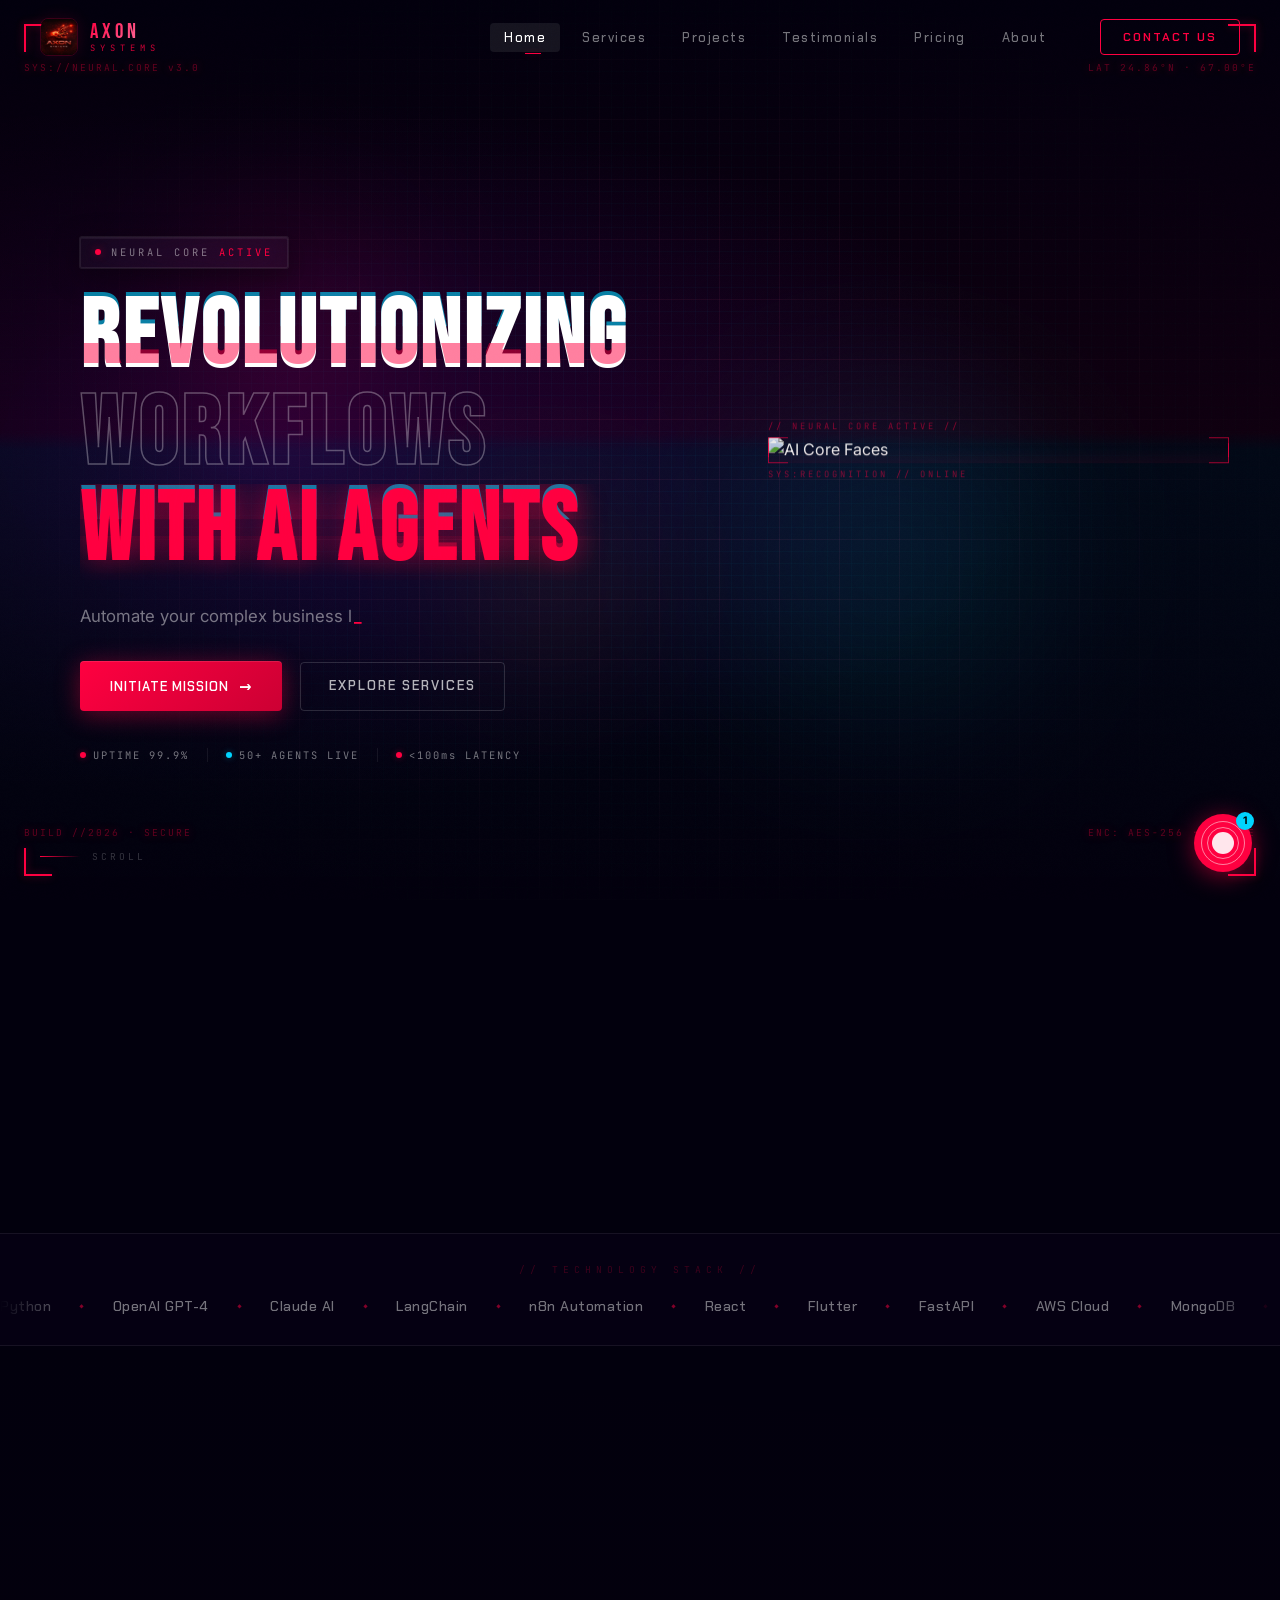
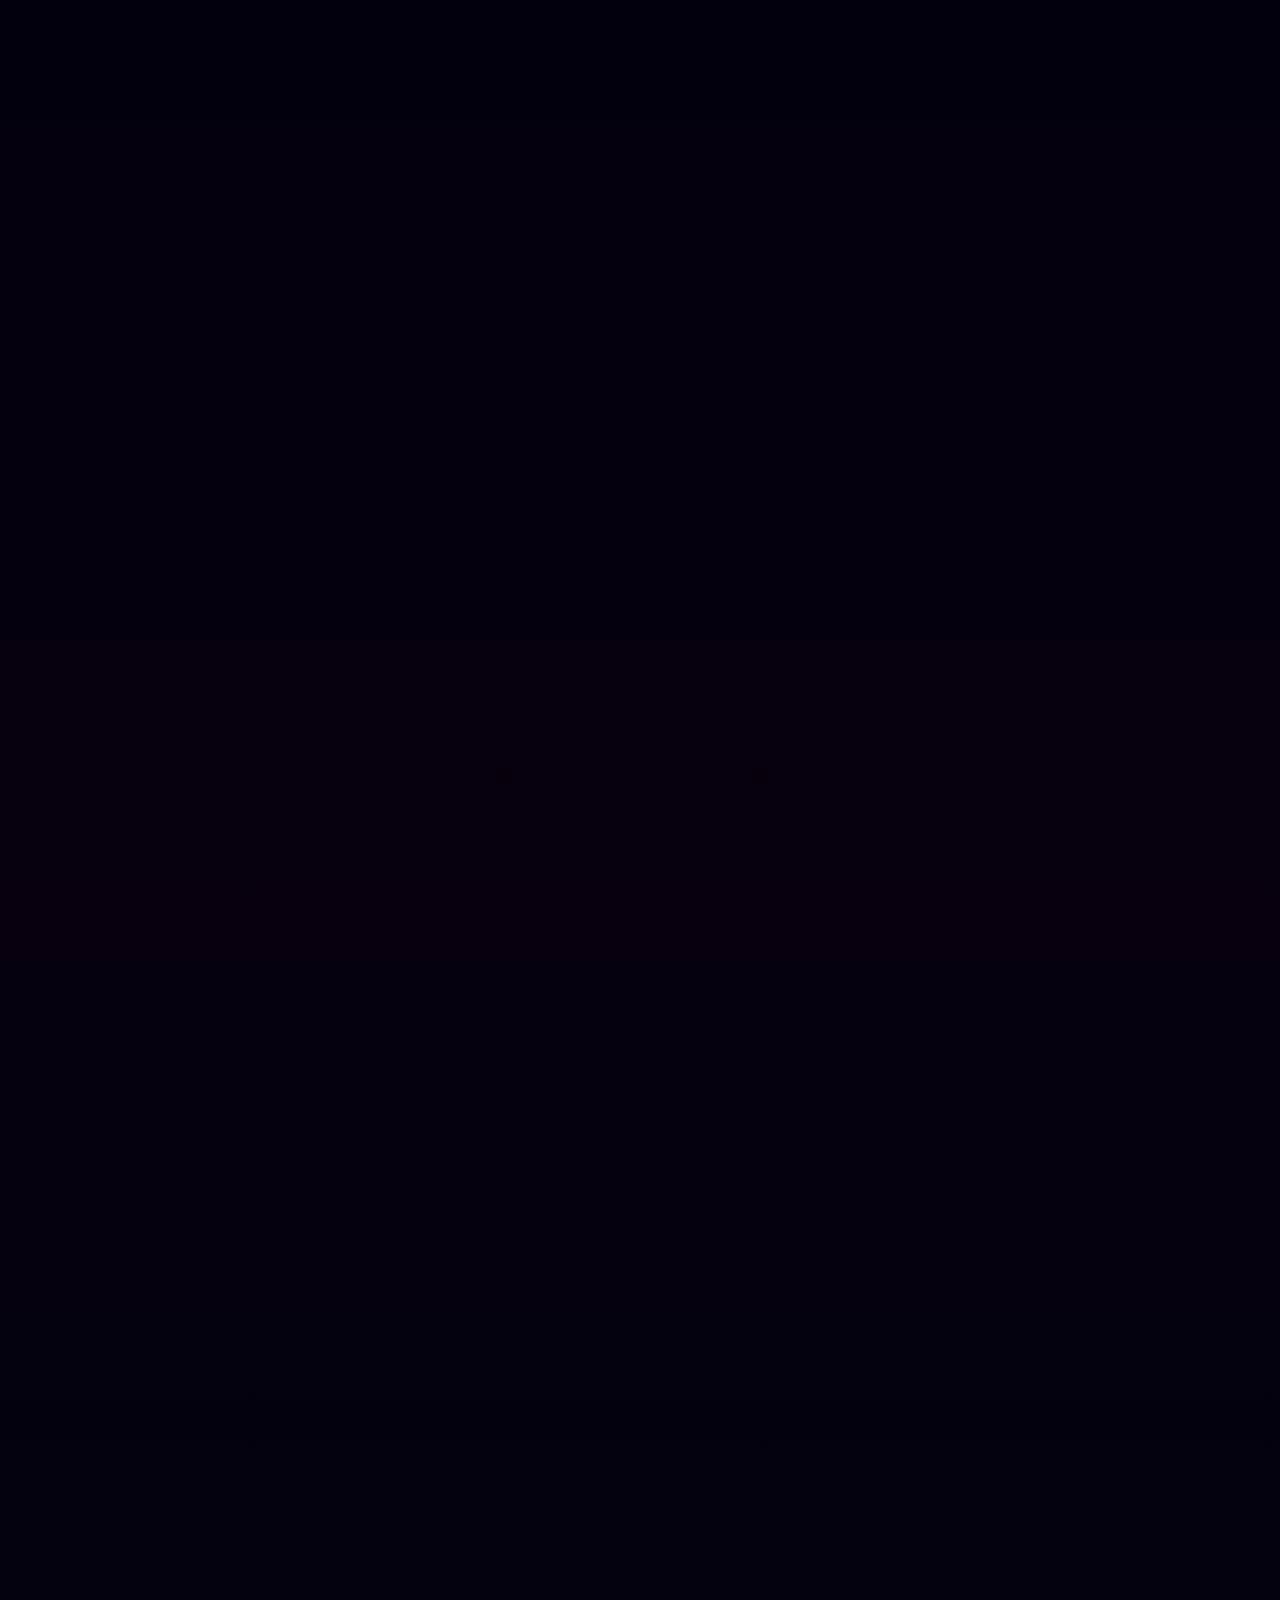
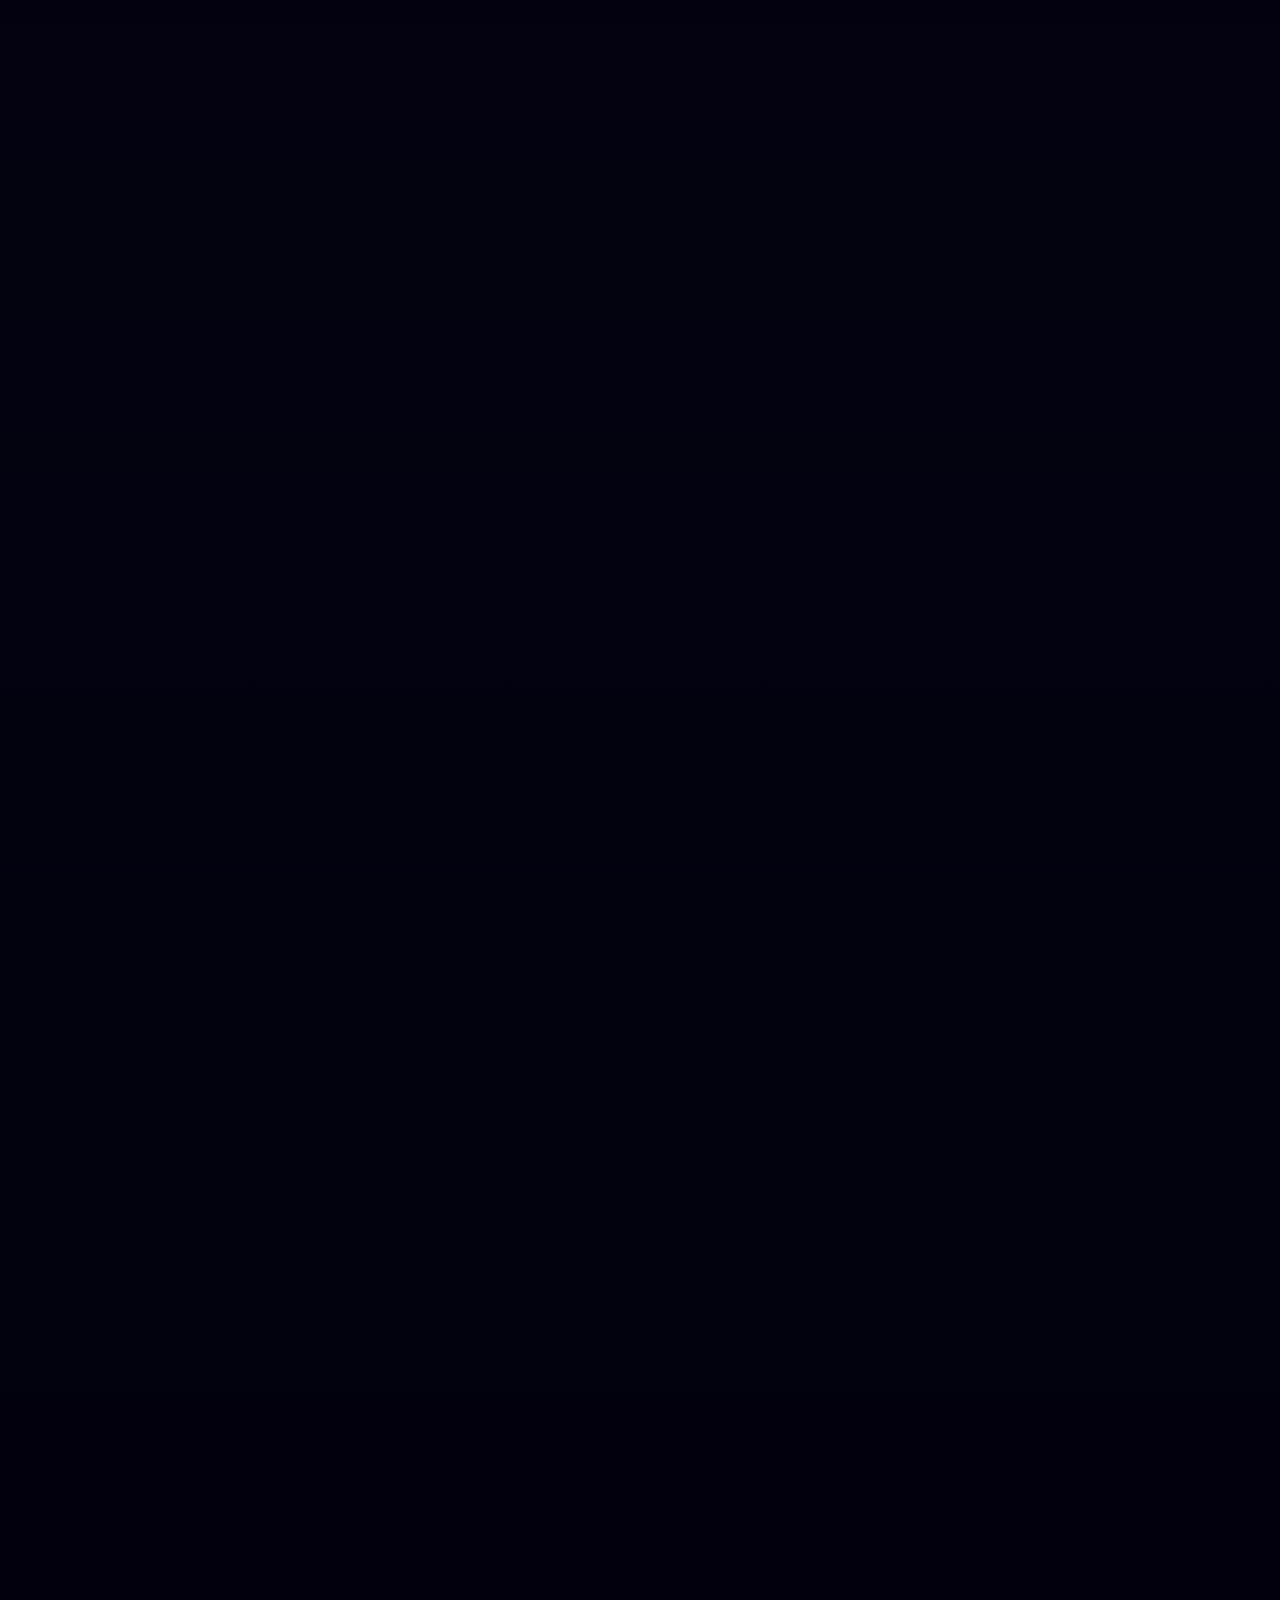
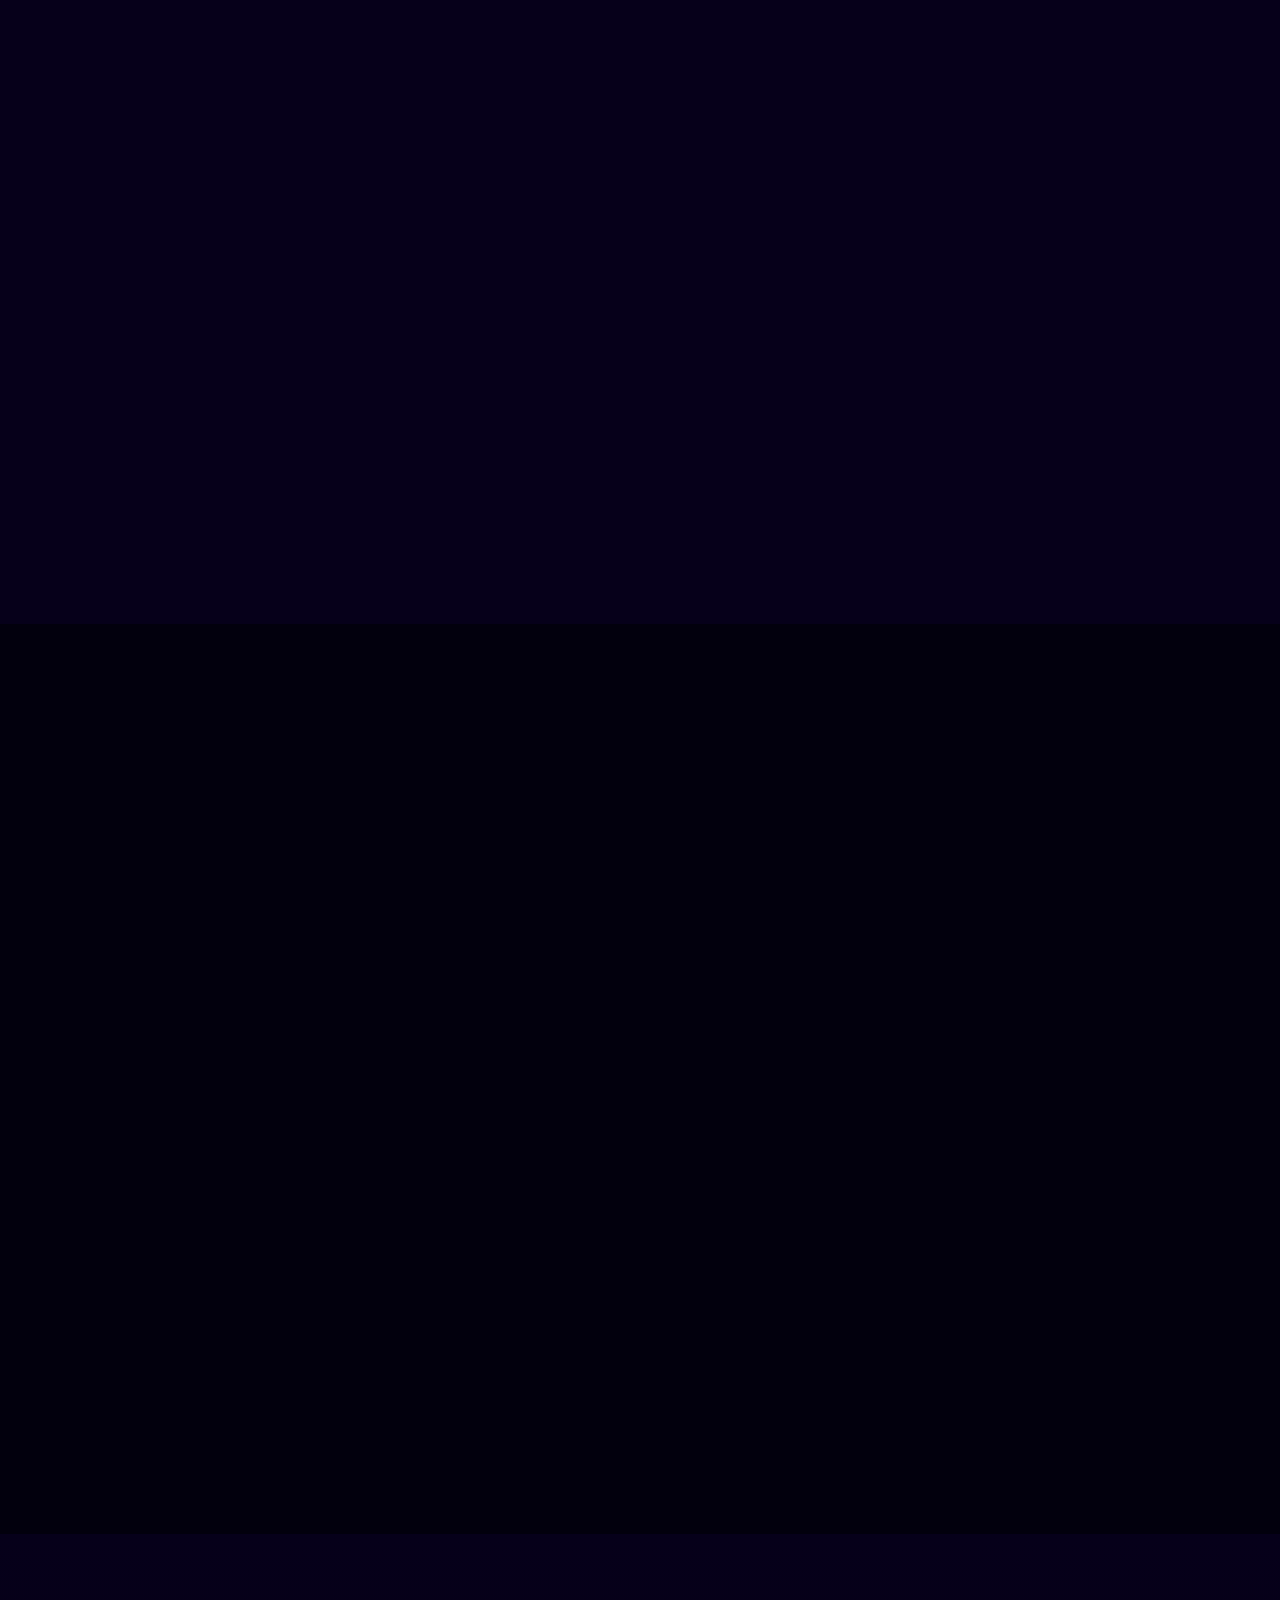
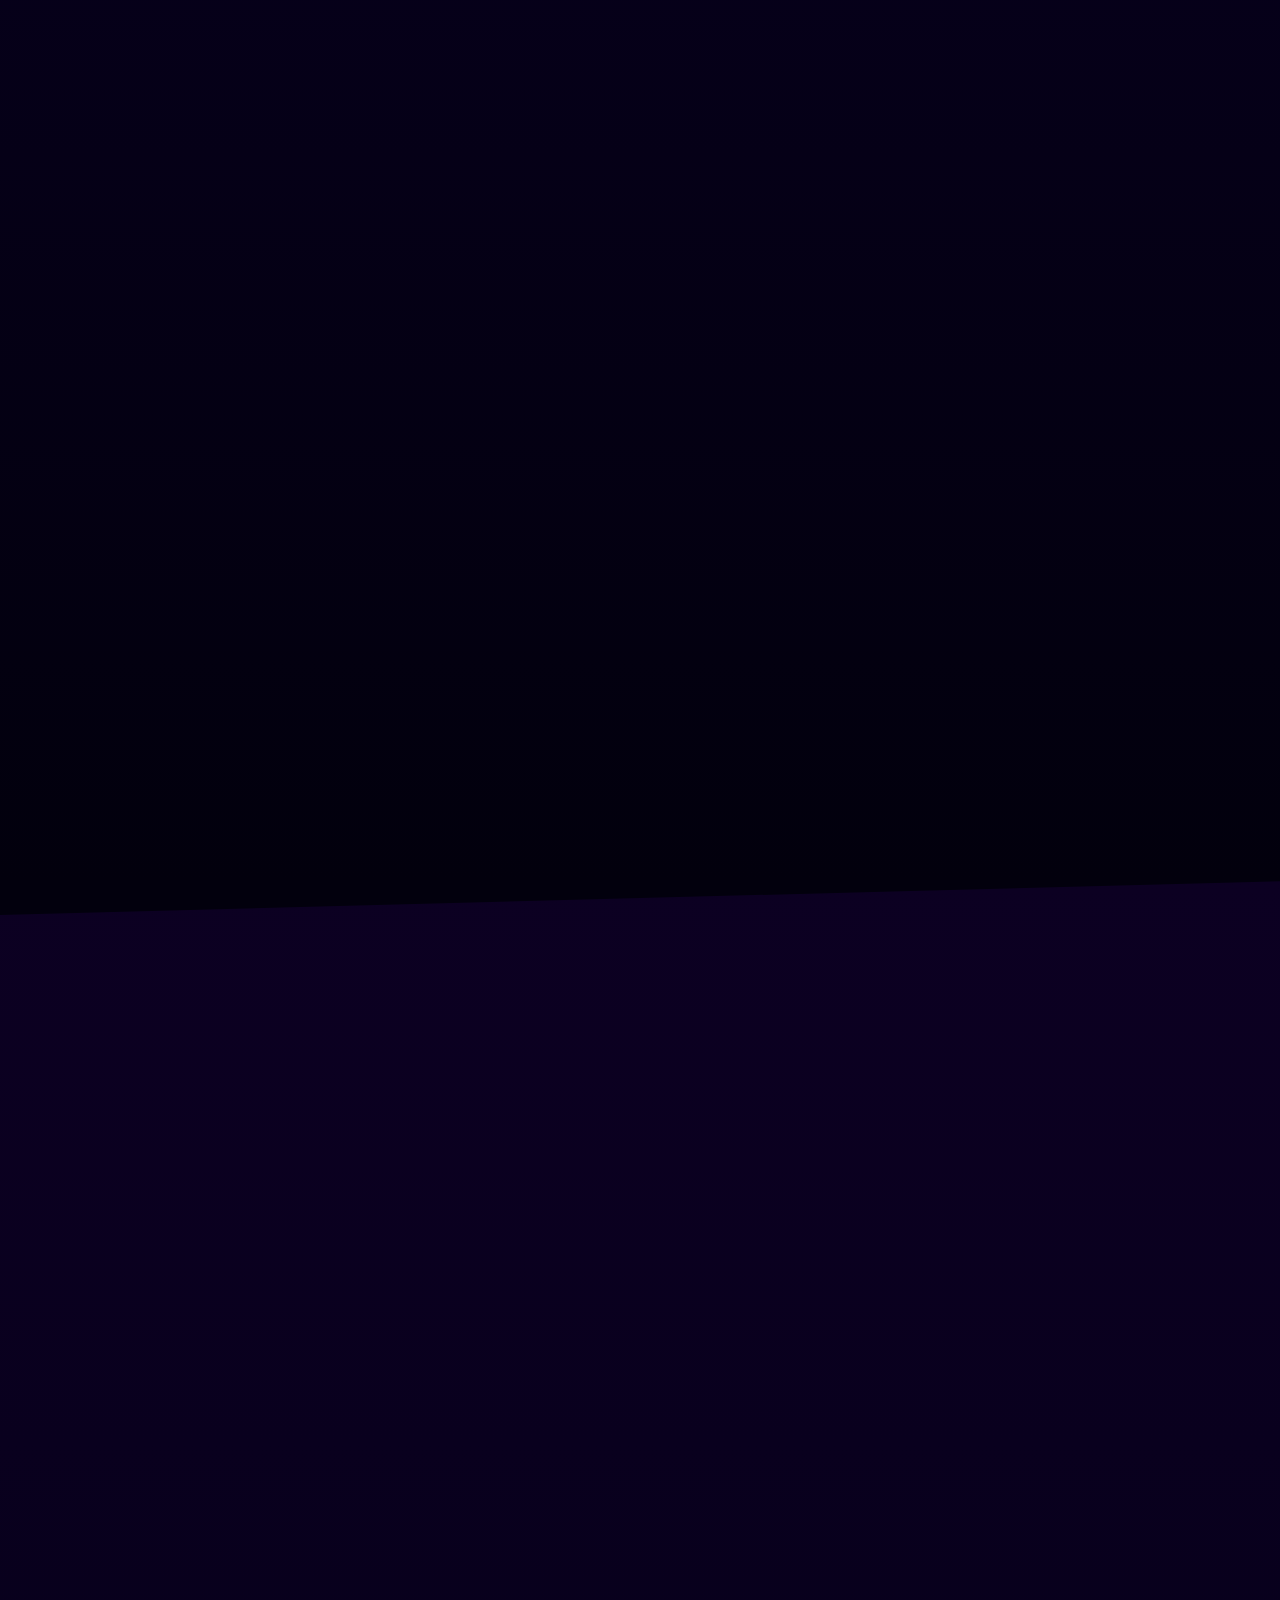
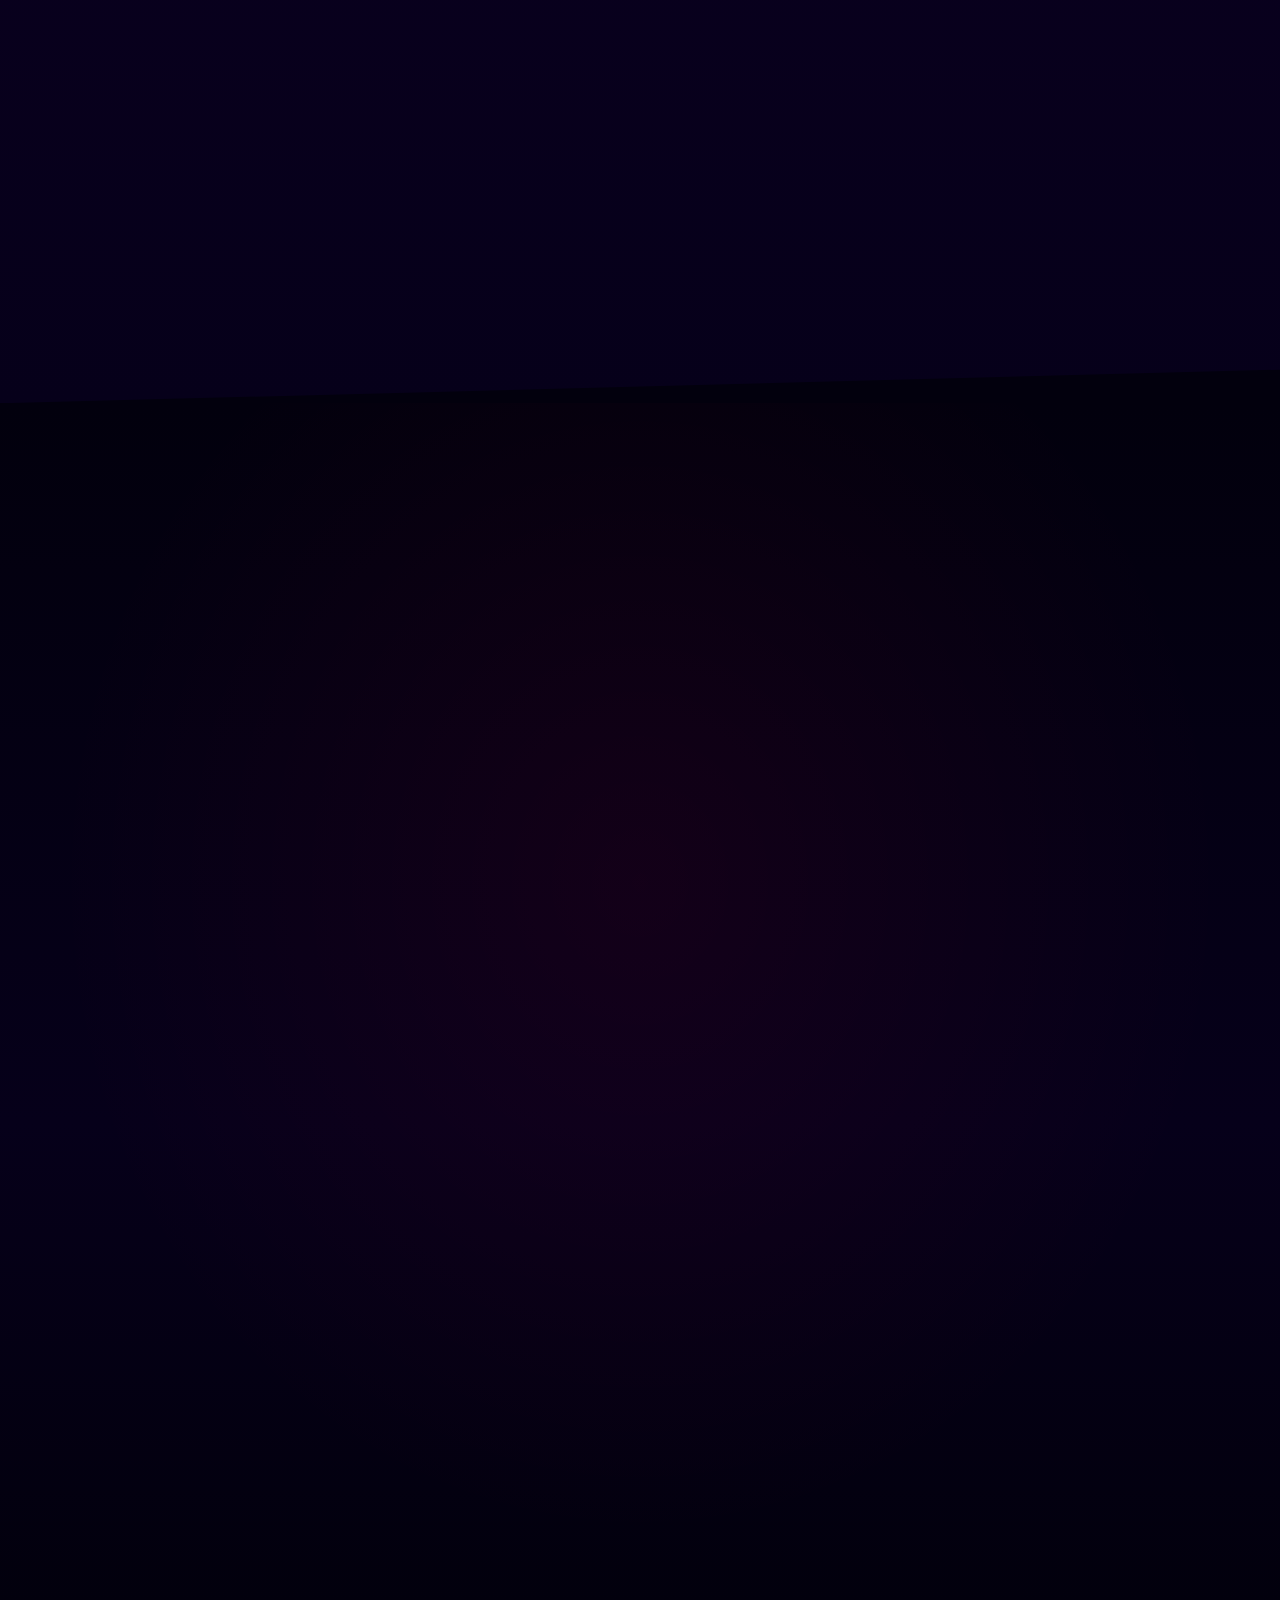
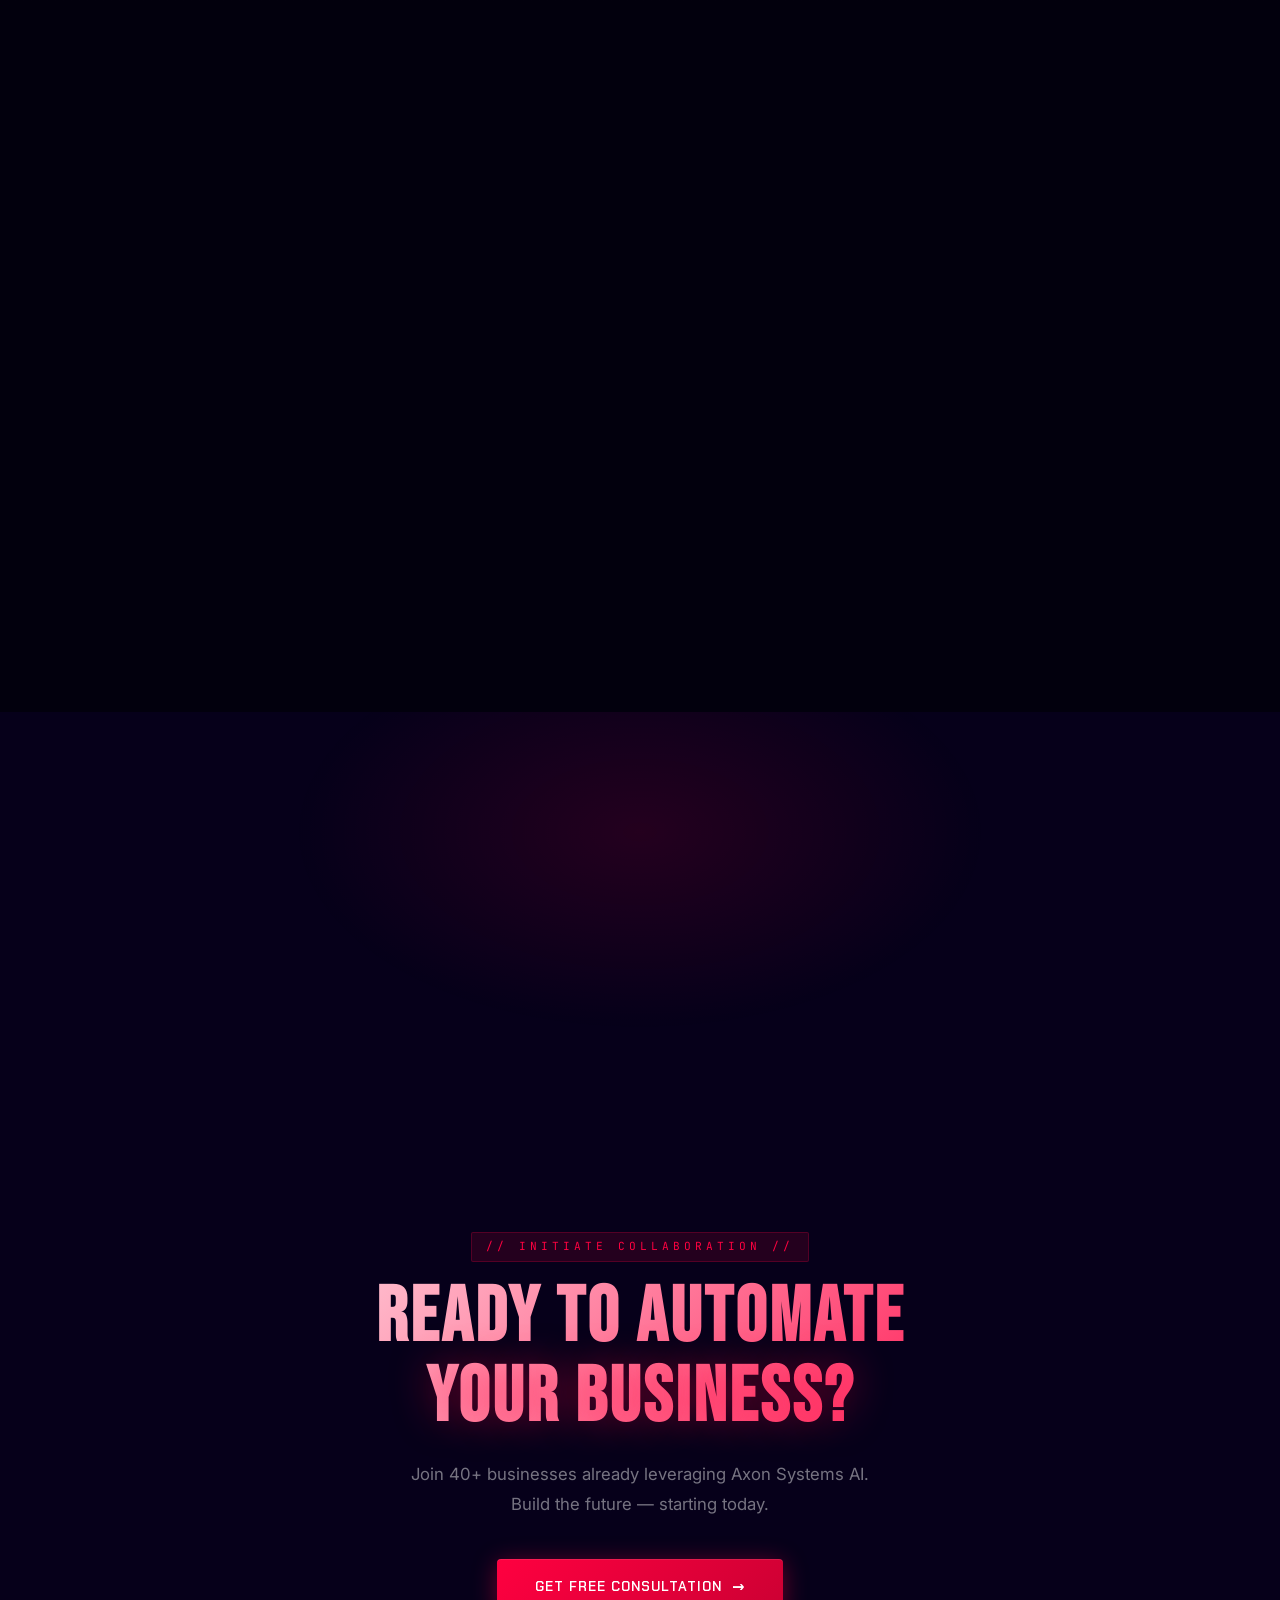
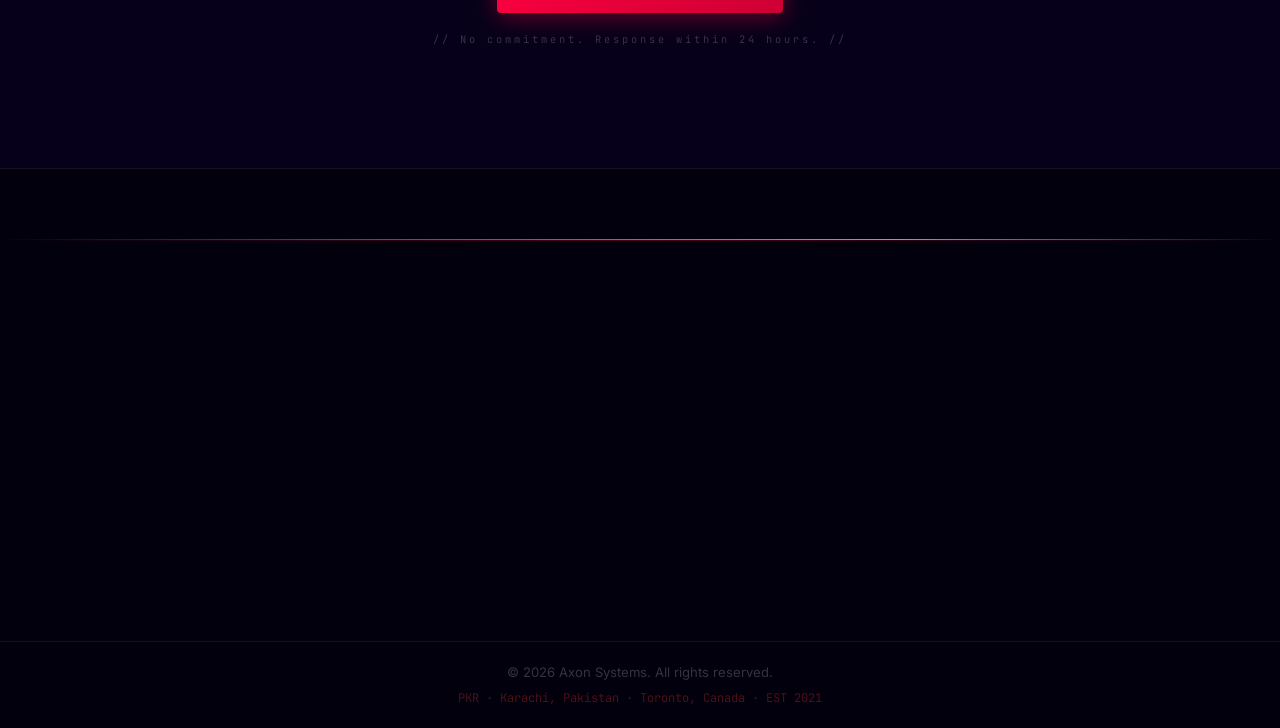
==== commit 3920a746: "Fix: Real LinkedIn dashboard UI, Noorani Optics link to noorani-optics.github.io" ====
--- a/index.html
+++ b/index.html
@@ -377,7 +377,7 @@
                     <div class="port-result"><span class="port-result-icon" style="color:#00ff88;">→</span><span style="color:#00ff88;">BUILD YOUR CV</span></div>
                 </div>
             </div>
-            <div class="port-card featured gs-reveal" style="cursor:pointer;" onclick="window.open('./Noorani-Optics/index.html','_blank')">
+            <div class="port-card featured gs-reveal" style="cursor:pointer;" onclick="window.open('https://hashir13-debug.github.io/noorani-optics/','_blank')">
                 <div class="port-border"></div><div class="holo-layer"></div><div class="port-accent"></div>
                 <div class="port-featured-badge mono" style="background:linear-gradient(90deg,#6200ea,#aa00ff);color:#fff;">LIVE</div>
                 <div class="port-face">
